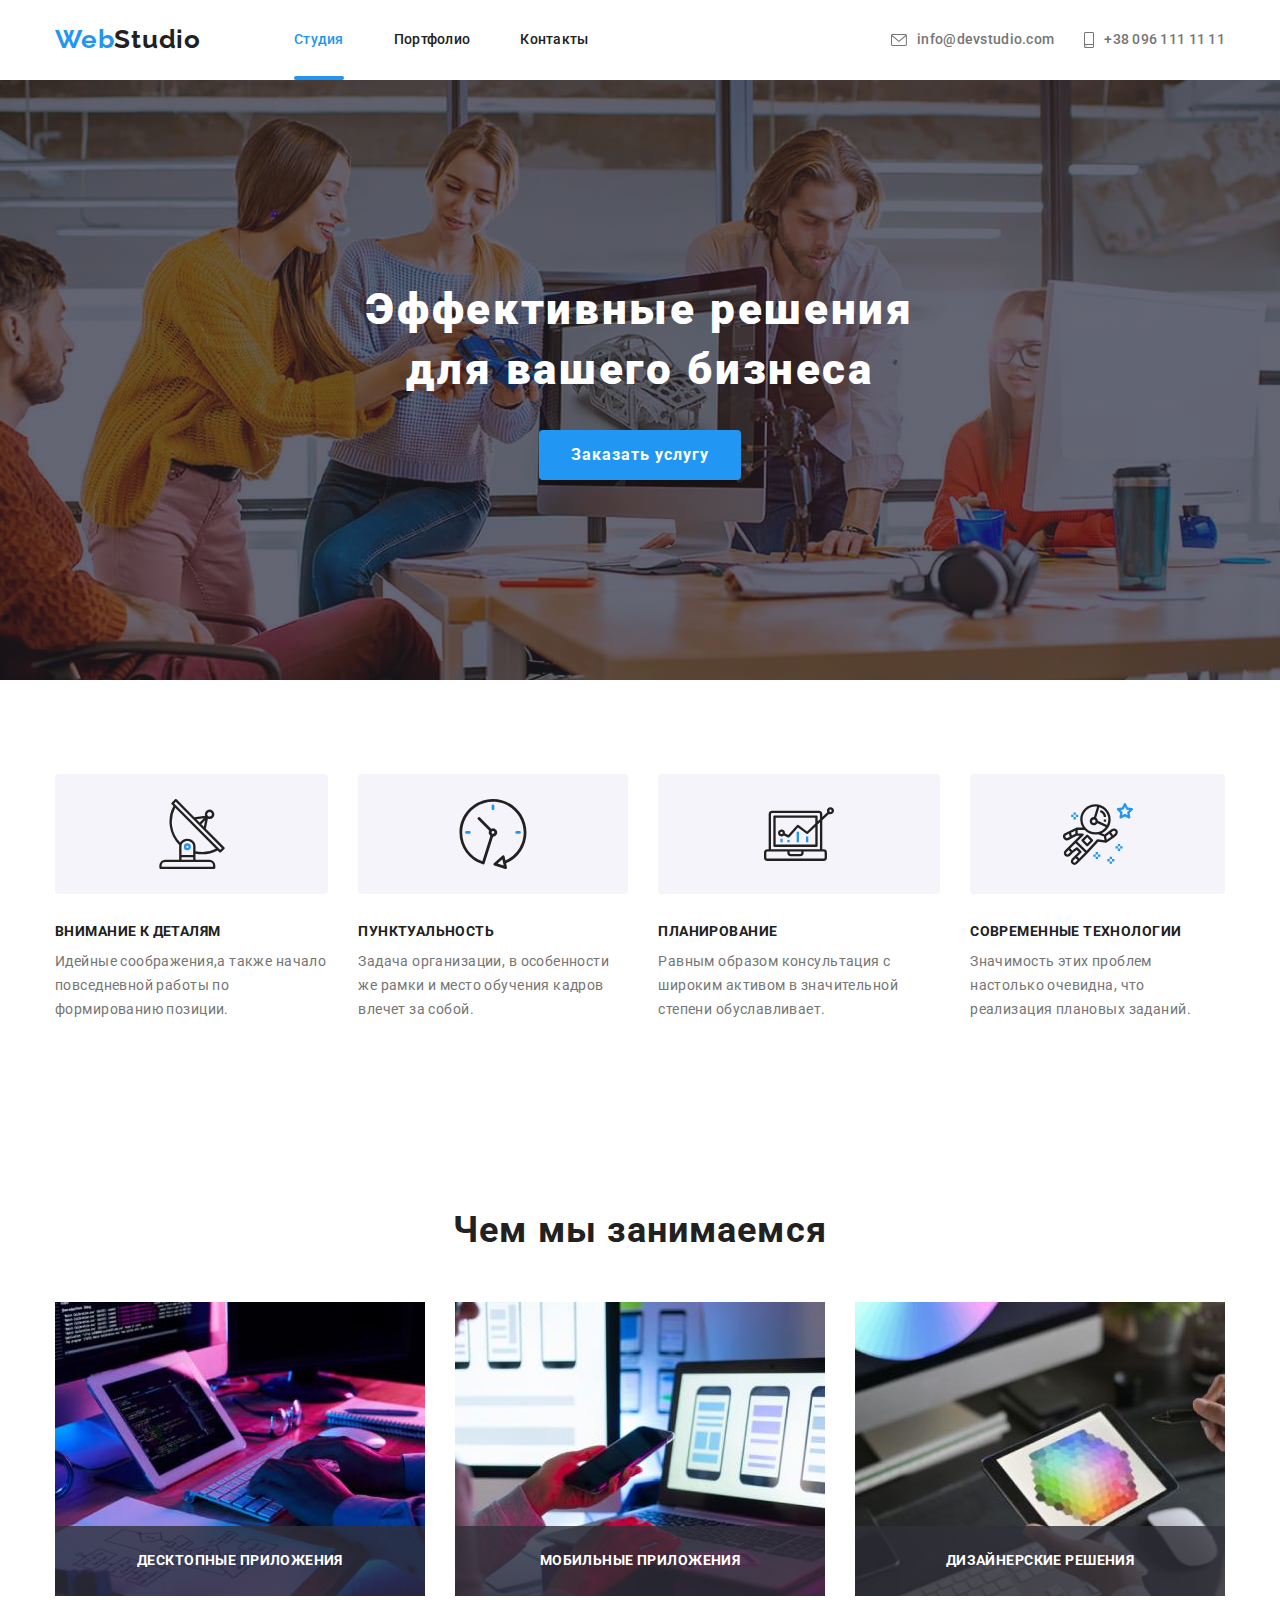
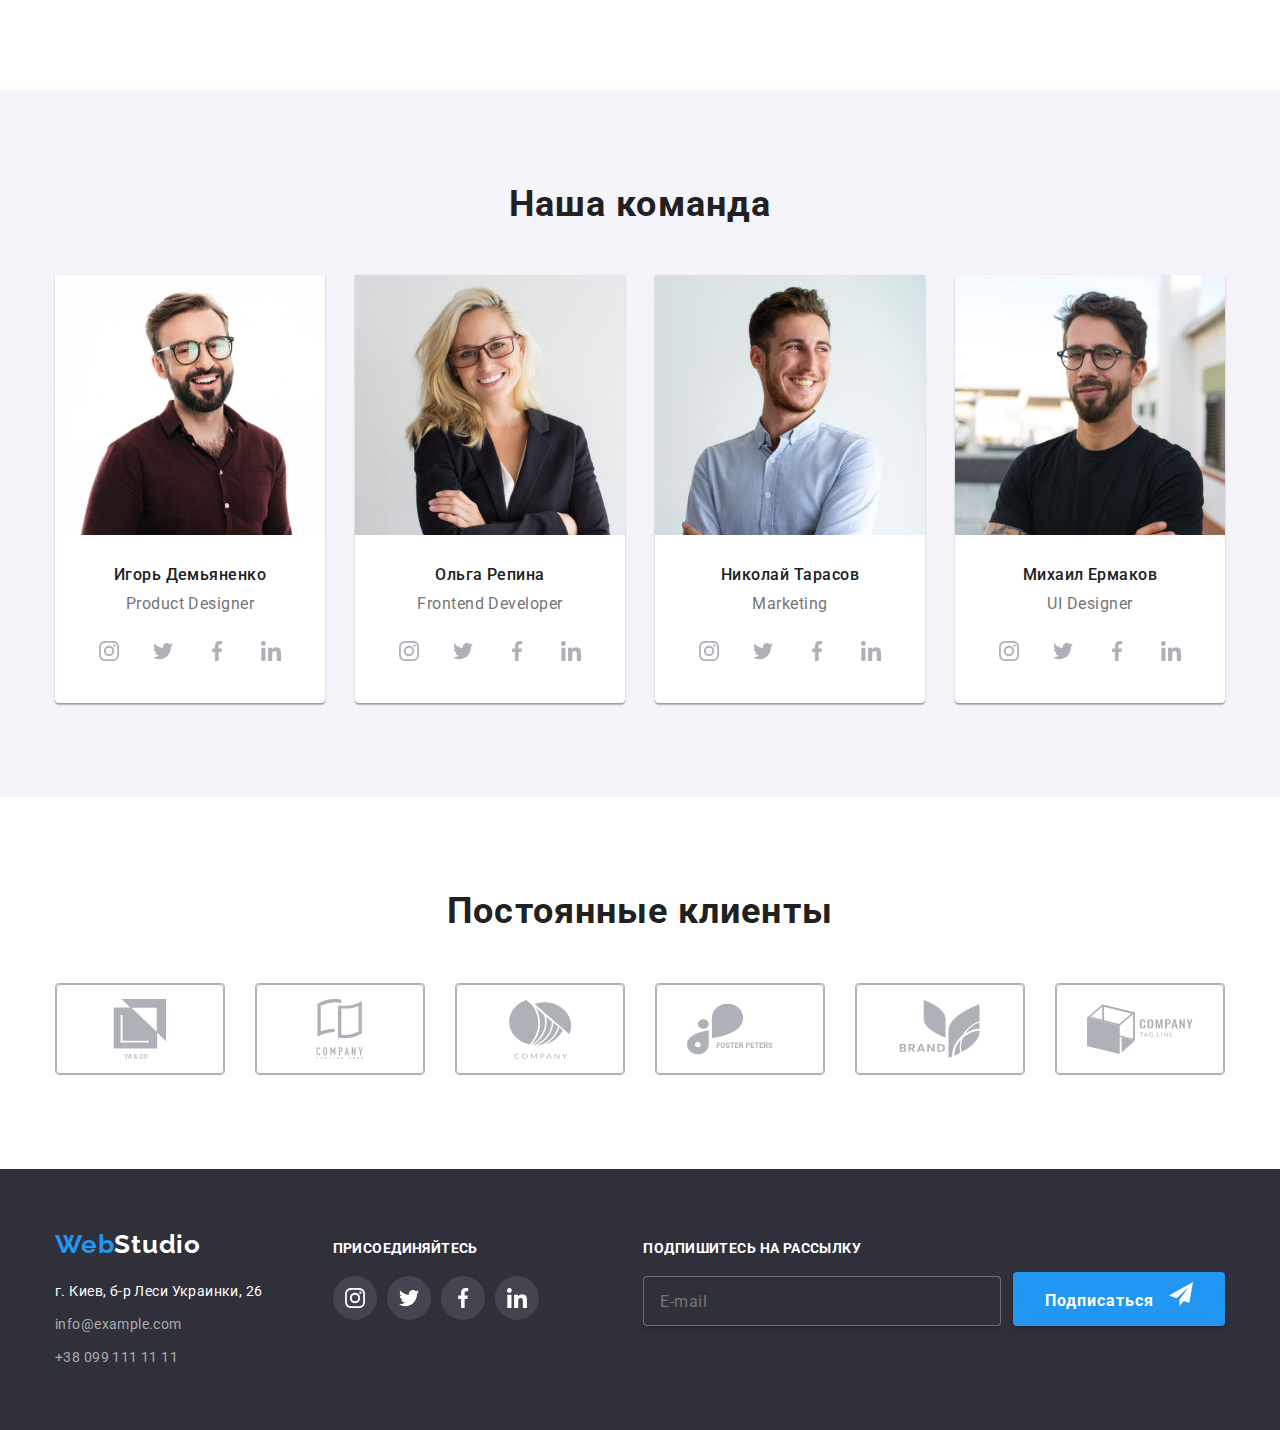
==== index.html @ e604a973 "8-1" ====
<!DOCTYPE html>
<html lang="en">

	<head>
		<meta charset="UTF-8" />
		<meta http-equiv="X-UA-Compatible" content="IE=edge" />
		<meta name="viewport" content="width=device-width, initial-scale=1.0" />
		<title>Webstudio</title>
		 <link rel="preconnect" href="https://fonts.googleapis.com" />
		<link rel="preconnect" href="https://fonts.gstatic.com" crossorigin />
		<link
			href="https://fonts.googleapis.com/css2?family=Raleway:wght@700&family=Roboto:wght@400;500;700;900&display=swap"
			rel="stylesheet"
		/>
		<link
			rel="stylesheet"
			href="https://cdnjs.cloudflare.com/ajax/libs/modern-normalize/1.1.0/modern-normalize.min.css"
		/>
		<link rel="stylesheet" href="./css/main.min.css" />
		
		<link
		rel="stylesheet"
		href="https://cdnjs.cloudflare.com/ajax/libs/animate.css/4.1.1/animate.min.css"
	  /> 
	</head>

	<body>
		<!-- Хэдер -->
		<header>
			<div class="container main-nav">
				<nav class="menu-nav">
					<a class="logo animate__animated animate__flip " href="">Web<span class="logo-first">Studio</span> </a>
					<ul class="menu">
						<li class="menu-item">
							<a class="menu-link current" href="">Студия</a>
						</li>
						<li class="menu-item">
							<a class="menu-link" href="./portfolio.html">Портфолио</a>
						</li>
						<li class="menu-item"><a class="menu-link" href="">Контакты</a></li>
					</ul>
				</nav>
				<div class="header-contacts">
					<ul class="contacts">
						<li class="contacts-item">
							<a class="contacts-link" href="mailto:info@devstudio.com">
								<svg class="contacts-link-icon" width="16" height="12">
									<use href="./images/icon.svg#icon-envelope"></use>
								</svg>
								info@devstudio.com
							</a>
						</li>
						<li class="contacts-item icon-smartphone">
							<a class="contacts-link" href="tel:+380961111111">
								<svg class="contacts-link-icon" width="10" height="16">
									<use href="./images/icon.svg#icon-smartphone"></use>
								</svg>
								+38 096 111 11 11
							</a>
						</li>
					</ul>
				</div>
			</div>
		</header>

		<main>
			<!-- Герой -->
			<section class="hero">
				<div class="container">
					<h1 class="hero-title" lang="ru">
						Эффективные решения <br />
						для вашего бизнеса
					</h1>
					<button data-modal-open class="hero__button" type="button">
						Заказать услугу
					</button>
				</div>
			</section>
			<!-- Секция выгода -->
			<section class="section">
				<div class="container">
					<h2 class="visually__hidden">Преимущества компании</h2>
					<ul class="benefits">
						<li class="benefits-item">
							<div class="benefits-image">
								<svg class="" width="70" height="70">
									<use href="./images/icon.svg#icon-antenna"></use>
								</svg>
							</div>
							<h3 class="benefits-title" lang="ru">Внимание к деталям</h3>
							<p class="benefits-text" lang="ru">
								Идейные соображения,а также начало повседневной работы по
								формированию позиции.
							</p>
						</li>
						<li class="benefits-item">
							<div class="benefits-image">
								<svg class="" width="70" height="70">
									<use href="./images/icon.svg#icon-clock"></use>
								</svg>
							</div>
							<h3 class="benefits-title" lang="ru">Пунктуальность</h3>
							<p class="benefits-text" lang="ru">
								Задача организации, в особенности же рамки и место обучения
								кадров влечет за собой.
							</p>
						</li>
						<li class="benefits-item">
							<div class="benefits-image">
								<svg class="" width="70" height="70">
									<use href="./images/icon.svg#icon-diagram"></use>
								</svg>
							</div>
							<h3 class="benefits-title" lang="ru">Планирование</h3>
							<p class="benefits-text" lang="ru">
								Равным образом консультация с широким активом в значительной
								степени обуславливает.
							</p>
						</li>
						<li class="benefits-item">
							<div class="benefits-image">
								<svg class="" width="70" height="70">
									<use href="./images/icon.svg#icon-astronaut"></use>
								</svg>
							</div>
							<h3 class="benefits-title" lang="ru">Современные технологии</h3>
							<p class="benefits-text" lang="ru">
								Значимость этих проблем настолько очевидна, что реализация
								плановых заданий.
							</p>
						</li>
					</ul>
				</div>
			</section>
			<!-- Вид деятельности -->
			<section class="section">
				<div class="container">
					<h2 class="classes">Чем мы занимаемся</h2>
					<ul class="classes-item">
						<li class="classes-img">
							<div class="classes-tumb">
								<img
									src="./images/img1.jpg"
									alt="Working with loops"
									width="370"
									height="294"
								/>
								<p class="classes-label">Десктопные приложения</p>
							</div>
						</li>
						<li class="classes-img">
							<div class="classes-tumb">
								<img
									src="./images/img2.jpg"
									alt="Working on mobile applications"
									width="370"
									height="294"
								/>
								<p class="classes-label">Мобильные приложения</p>
							</div>
						</li>
						<li class="classes-img">
							<div class="classes-tumb">
								<img
									src="./images/img3.jpg"
									alt="Working with color picking"
									width="370"
									height="294"
								/>
								<p class="classes-label">Дизайнерские решения</p>
							</div>
						</li>
					</ul>
				</div>
			</section>
			<!-- Команда -->
			<section class="section commands">
				<div class="container">
					<h2 class="command">Наша команда</h2>
					<ul class="command-name">
						<li class="command-img">
							<img
								src="./images/Igor.jpg"
								alt="Igor"
								width="270"
								height="260"
							/>
							<div class="command-selector">
								<h3 class="command-name-title" lang="ru">Игорь Демьяненко</h3>
								<p class="command-name-text">Product Designer</p>
								<ul class="social">
									<li class="social-item">
										<a class="social-link social-inversed" href="#instagram">
											<svg class="social-icon" width="20" height="20">
												<use href="./images/icon.svg#icon-instagram"></use>
											</svg>
										</a>
									</li>
									<li class="social-item">
										<a class="social-link social-inversed" href="#twitter">
											<svg class="social-icon" width="20" height="20">
												<use href="./images/icon.svg#icon-twitter"></use>
											</svg>
										</a>
									</li>
									<li class="social-item">
										<a class="social-link social-inversed" href="#facebook">
											<svg class="social-icon" width="20" height="20">
												<use href="./images/icon.svg#icon-facebook"></use>
											</svg>
										</a>
									</li>
									<li class="social-item">
										<a class="social-link social-inversed" href="#in">
											<svg class="social-icon" width="20" height="20">
												<use href="./images/icon.svg#icon-in"></use>
											</svg>
										</a>
									</li>
								</ul>
							</div>
						</li>

						<li class="command-img">
							<img
								src="./images/Olga.jpg"
								alt="Olga"
								width="270"
								height="260"
							/>
							<div class="command-selector">
								<h3 class="command-name-title" lang="ru">Ольга Репина</h3>
								<p class="command-name-text">Frontend Developer</p>
								<ul class="social">
									<li class="social-item">
										<a class="social-link social-inversed" href="#instagram">
											<svg class="social-icon" width="20" height="20">
												<use href="./images/icon.svg#icon-instagram"></use>
											</svg>
										</a>
									</li>
									<li class="social-item">
										<a class="social-link social-inversed" href="#twitter">
											<svg class="social-icon" width="20" height="20">
												<use href="./images/icon.svg#icon-twitter"></use>
											</svg>
										</a>
									</li>
									<li class="social-item">
										<a class="social-link social-inversed" href="#facebook">
											<svg class="social-icon" width="20" height="20">
												<use href="./images/icon.svg#icon-facebook"></use>
											</svg>
										</a>
									</li>
									<li class="social-item">
										<a class="social-link social-inversed" href="#in">
											<svg class="social-icon" width="20" height="20">
												<use href="./images/icon.svg#icon-in"></use>
											</svg>
										</a>
									</li>
								</ul>
							</div>
						</li>

						<li class="command-img">
							<img
								src="./images/Nikolay.jpg"
								alt="Nikolay"
								width="270"
								height="260"
							/>
							<div class="command-selector">
								<h3 class="command-name-title" lang="ru">Николай Тарасов</h3>
								<p class="command-name-text">Marketing</p>
								<p></p>
								<ul class="social">
									<li class="social-item">
										<a class="social-link social-inversed" href="#instagram">
											<svg class="social-icon" width="20" height="20">
												<use href="./images/icon.svg#icon-instagram"></use>
											</svg>
										</a>
									</li>
									<li class="social-item">
										<a class="social-link social-inversed" href="#twitter">
											<svg class="social-icon" width="20" height="20">
												<use href="./images/icon.svg#icon-twitter"></use>
											</svg>
										</a>
									</li>
									<li class="social-item">
										<a class="social-link social-inversed" href="#facebook">
											<svg class="social-icon" width="20" height="20">
												<use href="./images/icon.svg#icon-facebook"></use>
											</svg>
										</a>
									</li>
									<li class="social-item">
										<a class="social-link social-inversed" href="#in">
											<svg class="social-icon" width="20" height="20">
												<use href="./images/icon.svg#icon-in"></use>
											</svg>
										</a>
									</li>
								</ul>
							</div>
						</li>

						<li class="command-img">
							<img
								src="./images/Michail.jpg"
								alt="Michail"
								width="270"
								height="260"
							/>
							<div class="command-selector">
								<h3 class="command-name-title" lang="ru">Михаил Ермаков</h3>
								<p class="command-name-text">UI Designer</p>
								<ul class="social">
									<li class="social-item">
										<a class="social-link social-inversed" href="#instagram">
											<svg class="social-icon" width="20" height="20">
												<use href="./images/icon.svg#icon-instagram"></use>
											</svg>
										</a>
									</li>
									<li class="social-item">
										<a class="social-link social-inversed" href="#twitter">
											<svg class="social-icon" width="20" height="20">
												<use href="./images/icon.svg#icon-twitter"></use>
											</svg>
										</a>
									</li>
									<li class="social-item">
										<a class="social-link social-inversed" href="#facebook">
											<svg class="social-icon" width="20" height="20">
												<use href="./images/icon.svg#icon-facebook"></use>
											</svg>
										</a>
									</li>
									<li class="social-item">
										<a class="social-link social-inversed" href="#in">
											<svg class="social-icon" width="20" height="20">
												<use href="./images/icon.svg#icon-in"></use>
											</svg>
										</a>
									</li>
								</ul>
							</div>
						</li>
					</ul>
				</div>
			</section>
			<!-- Клиенты -->
			<section class="section">
				<div class="container">
					<h2 class="clients">Постоянные клиенты</h2>
					<ul class="clients-permanent">
						<li class="clients-item">
							<a class="clients-link" href="">
								<svg class="clients-link-icon">
									<use href="./images/icon.svg#icon-yaco"></use>
								</svg>
							</a>
						</li>

						<li class="clients-item">
							<a class="clients-link" href="">
								<svg class="clients-link-icon">
									<use href="./images/icon.svg#icon-companyone"></use>
								</svg>
							</a>
						</li>

						<li class="clients-item">
							<a class="clients-link" href="">
								<svg class="clients-link-icon">
									<use href="./images/icon.svg#icon-companytwo"></use>
								</svg>
							</a>
						</li>

						<li class="clients-item">
							<a class="clients-link" href="">
								<svg class="clients-link-icon">
									<use href="./images/icon.svg#icon-fosters"></use>
								</svg>
							</a>
						</li>

						<li class="clients-item">
							<a class="clients-link" href="">
								<svg class="clients-link-icon">
									<use href="./images/icon.svg#icon-brand"></use>
								</svg>
							</a>
						</li>

						<li class="clients-item">
							<a class="clients-link" href="">
								<svg class="clients-link-icon">
									<use href="./images/icon.svg#icon-companythree"></use>
								</svg>
							</a>
						</li>
					</ul>
				</div>
			</section>
		</main>
		<!-- Футер -->
		<footer class="footer">
			<div class="container footer-main">
				
					<div class="footer-address">
						<a class="logo" href=""
							>Web<span class="logo-second">Studio</span></a
						>
						<address class="address">
						<ul class="footer-nav">
							<li class="footer-nav-item">
								<a
									class="footer-nav-link"
									href="https://goo.gl/maps/Tve16uMiMmE9oABs9"
									target="_blank"
									rel="noopener noreferrer"
									lang="ru"
								>
									г. Киев, б-р Леси Украинки, 26
								</a>
							</li>
							<li class="footer-nav-item">
								<a class="footer-nav-links" href="mailto:info@example.com"
									>info@example.com</a
								>
							</li>
							<li class="footer-nav-item">
								<a class="footer-nav-links" href="tel:+380991111111"
									>+38 099 111 11 11</a
								>
							</li>
						</ul>

					</address>
					</div>
					<div>
						<p class="join-title">присоединяйтесь</p>
						<ul class="join">
							<li class="social-item">
								<a class="social-link social-link-inversed" href="#instagram">
									<svg class="social-icon" width="20" height="20">
										<use href="./images/icon.svg#icon-instagram"></use>
									</svg>
								</a>
							</li>
							<li class="social-item">
								<a class="social-link social-link-inversed" href="#twitter">
									<svg class="social-icon" width="20" height="20">
										<use href="./images/icon.svg#icon-twitter"></use>
									</svg>
								</a>
							</li>
							<li class="social-item">
								<a class="social-link social-link-inversed" href="#facebook">
									<svg class="social-icon" width="20" height="20">
										<use href="./images/icon.svg#icon-facebook"></use>
									</svg>
								</a>
							</li>
							<li class="social-item">
								<a class="social-link social-link-inversed" href="#in">
									<svg class="social-icon" width="20" height="20">
										<use href="./images/icon.svg#icon-in"></use>
									</svg>
								</a>
							</li>
						</ul>
					</div>
				
				<form class="subscribe">
					<label class="subscribe-email">
						<span class="subscribe-title">Подпишитесь на рассылку</span>
						<input class="subscribe-input" type="email" name="subscribe-email" placeholder="E-mail">
					</label>
					<button class="subscribe__button subscribe__btn" type="submit">
						Подписаться
						<svg class="subscribe-icon" width="24" height="24">
							<use href="./images/icon.svg#icon-subscribe"></use>
						</svg>
					</button>
				</form>
			</div>
		</footer>
		<!-- Модальное окно -->
		<div class="backdrop is-hidden" data-modal>
			<div class="modal">
				<p class="modal-text">Оставьте свои данные, мы вам перезвоним</p>
				<form class="form">
					
						<div class="form-field">
							<label for="name" class="form-label">Имя</label>
							<input class="form-input" type="text" name="name" id="name" required />
							<svg class="form-icon" width="18" height="18">
								<use href="./images/icon.svg#icon-person"></use>
							</svg>
						</div>

						<div class="form-field">
							<label for="tel" class="form-label">Телефон</label>
							<input class="form-input" type="tel" name="tel" id="tel" required/>
							<svg class="form-icon" width="18" height="18">
								<use href="./images/icon.svg#icon-phone-number"></use>
							</svg>
						</div>

						<div class="form-field">
							<label for="mail" class="form-label">Почта</label>
							<input class="form-input" type="email" name="mail" id="mail" />
							<svg class="form-icon" width="18" height="18">
								<use href="./images/icon.svg#icon-email-black"></use>
							</svg>
						</div>

						<div class="form-field">
							<label class="form-label" for="comment">Комментарий</label>
							<textarea
								class="textarea"
								name="comment"
								id="comment"
						
								rows="7"
								placeholder="Введите текст"
							></textarea>
						</div>
					

					<label class="checkbox-label">
						<input type="checkbox" name="checkbox" class="checkbox-label-input visually__hidden">
						<span class="checkbox-label-icon"></span>
						<span class="checkbox-label-text">
						  Соглашаюсь с рассылкой и принимаю
						  <a href="#" class="checkbox-label-link">
							Условия договора
						  </a>
						</span>
					  </label>
					
					<button class="submit__button" type="submit">Отправить</button>

					<button class="backdrop__btnclose" data-modal-close>
						<svg class="" width="11" height="11">
							<use href="./images/icon.svg#icon-close"></use>
						</svg>
					</button>
				</form>
			</div>
		</div>
		<!-- Скрипт модального окна -->
		<script src="./js/modal.js"></script>
	</body>
</html>
---- css/main.min.css ----
:root{--primary-text-color: #212121;--back-ground-color: #2196f3;--secondary-text-color: #ffffff;--hero-color: #2f303a;--light-text-color: #757575;--border-line-color: #ececec;--footer-background-color: rgba(255, 255, 255, 0.6);--command-fon: #f5f4fa;--button-submit-color: #188ce8;--works-bg-color: #eeeeee;--icon-border-color: #afb1b8;--classes-background: rgba(47, 48, 58, 0.8);--works-bgc: rgba(33, 150, 243, 0.9);--transition-time: 1000ms;--transition-function: cubic-bezier(0.4, 0, 0.2, 1)}h1,h2,h3,h4,h5,h6,p{margin:0}ul{margin:0;padding:0;list-style:none}img{display:block;height:auto;max-width:100%}.container{margin:0 auto;width:1200px;padding-left:15px;padding-right:15px}body{font-family:"Roboto", sans-serif;color:var(--primary-text-color);background-color:var(--secondary-text-color)}a{text-decoration:none}.visually__hidden{margin-top:0;position:absolute;clip:rect(1px, 1px, 1px, 1px);padding:0;border:0;height:1px;width:1px;overflow:hidden}.section{padding-top:94px;padding-bottom:94px}.hero__button,.filter__button,.backdrop__btnclose,.submit__button,.subscribe__button{margin:0 auto;text-align:center;border-radius:4px;border:0;background-color:var(--back-ground-color);color:var(--secondary-text-color);cursor:pointer}.main-nav,.menu-nav,.menu,.contacts,.benefits,.classes-item,.command-name,.filter,.clients-permanent,.social,.join{display:flex;align-items:center}.logo{font-family:Raleway;font-weight:700;font-size:26px;line-height:1.2;letter-spacing:0.03em;color:var(--back-ground-color);font-style:normal}.logo-first{color:var(--primary-text-color)}.logo-second{color:var(--secondary-text-color)}.address{display:flex;align-items:baseline}.subscribe-title,.join-title{font-weight:700;font-size:14px;line-height:16px;letter-spacing:0.03em;text-transform:uppercase;color:var(--secondary-text-color);font-style:normal;margin-bottom:20px}.filter{justify-content:center;margin-bottom:50px}.filter__item:not(:last-child){margin-right:8px;background-color:var(--command-fon)}.filter__button{text-align:center;min-width:73px;background-color:var(--command-fon);padding:6px 22px;font-weight:500;font-size:16px;line-height:1.63;letter-spacing:0.03em;color:var(--primary-text-color);text-transform:none;cursor:pointer;border:none;transition:box-shadow var(--transition-time) var(--transition-function),color var(--transition-time) var(--transition-function),background-color var(--transition-time) var(--transition-function)}.filter__button:hover,.filter__button:focus{background-color:var(--back-ground-color);color:var(--secondary-text-color);box-shadow:0px 3px 1px rgba(0,0,0,0.1),0px 1px 2px rgba(0,0,0,0.08),0px 2px 2px rgba(0,0,0,0.12)}.filter__button--current{border-radius:4px;background-color:var(--back-ground-color);color:var(--secondary-text-color);box-shadow:0px 3px 1px rgba(0,0,0,0.1),0px 1px 2px rgba(0,0,0,0.08),0px 2px 2px rgba(0,0,0,0.12)}.header{background-color:var(--secondary-text-color);border-bottom:2px solid var(--border-line-color)}.header-contacts{margin-left:auto}.menu{margin-left:93px}.contacts-item .contacts-link-icon{margin-right:10px;fill:currentColor}.contacts-link{display:flex;align-items:center;padding:32px 0px;transition:color var(--transition-time) var(--transition-function)}.menu-link{display:block;padding-top:32px;padding-bottom:32px;font-weight:500;font-size:14px;line-height:1.14;letter-spacing:0.02em;color:var(--primary-text-color);transition:color var(--transition-time) var(--transition-function)}.menu-item:not(:last-child){margin-right:50px}.contacts-item:not(:last-child){margin-right:30px}.contacts-link{font-weight:500;font-size:14px;line-height:1.14;letter-spacing:0.02em;color:var(--light-text-color);transition:color var(--transition-time) var(--transition-function)}.contacts-link:hover,.contacts-link:focus{color:var(--back-ground-color)}.menu-link{position:relative}.menu-link.current{color:var(--back-ground-color)}.menu-link.current::after{content:"";display:block;width:100%;height:4px;position:absolute;left:0;bottom:0;background-color:var(--back-ground-color)}.menu-link::after{display:block;border-radius:2px}.menu-link:hover,.menu-link:focus{color:var(--back-ground-color)}.hero{max-width:1600px;height:600px;padding-top:200px;padding-bottom:200px;text-align:center;background-position:center;margin-right:auto;background-size:cover;background-repeat:no-repeat;background-color:var(--hero-color);background-image:linear-gradient(to right, rgba(47,48,58,0.4), rgba(47,48,58,0.4)),url(../images/hero.jpg)}.hero-title{font-weight:900;font-size:44px;margin-left:auto;margin-right:auto;line-height:1.36;letter-spacing:0.06em;color:var(--secondary-text-color);margin-bottom:30px}.hero__button{display:inline-block;padding:10px 32px;min-width:200px;border-radius:4px;text-align:center;font-weight:700;font-size:16px;line-height:1.87;letter-spacing:0.06em;background-color:var(--back-ground-color);color:var(--secondary-text-color);box-shadow:0px 4px 4px rgba(0,0,0,0.15);transition:background-color var(--transition-time) var(--transition-function)}.hero__button:hover,.hero__button:focus{background-color:var(--button-submit-color)}.benefits-title{font-weight:700;font-size:14px;line-height:1.14;letter-spacing:0.03em;color:var(--primary-text-color);text-transform:uppercase}.benefits-text{margin-top:10px;margin-bottom:0;font-size:14px;line-height:1.71;letter-spacing:0.03em;color:var(--light-text-color)}.benefits-image{display:flex;justify-content:center;align-items:center;margin-bottom:30px;height:120px;background-color:var(--command-fon);border-radius:4px}.benefits-item:not(:last-child){margin-right:30px}.classes{margin-bottom:50px;margin-top:0;font-weight:700;font-size:36px;line-height:1.16;letter-spacing:0.03em;text-align:center}.classes-tumb{position:relative;display:flex}.classes-tumb::before{content:"";display:block;position:absolute;left:0;bottom:0;width:100%;height:70px;background:var(--classes-background)}.classes-label{position:absolute;left:50%;bottom:27px;width:100%;font-weight:700;font-size:14px;line-height:1.14;text-align:center;letter-spacing:0.03em;color:var(--secondary-text-color);transform:translate(-50%, 0);text-transform:uppercase}.classes-img:not(:last-child){margin-right:30px}.commands{background-color:var(--command-fon)}.command-img{box-shadow:0px 1px 3px rgba(0,0,0,0.12),0px 1px 1px rgba(0,0,0,0.14),0px 2px 1px rgba(0,0,0,0.2);border-radius:0px 0px 4px 4px;background-color:var(--secondary-text-color)}.command{margin-bottom:50px;margin-top:0;font-weight:700;font-size:36px;line-height:1.16;letter-spacing:0.03em;text-align:center}.command-name-title{margin-top:0;text-align:center;margin-bottom:10px;font-weight:500;font-size:16px;line-height:1.19;letter-spacing:0.03em}.command-name-text{margin-top:0;margin-bottom:16px;text-align:center;font-size:16px;line-height:1.19;letter-spacing:0.03em;color:var(--light-text-color)}.command-selector{padding-bottom:30px;padding-top:30px}.command-img:not(:last-child){margin-right:30px}.works{display:flex;flex-wrap:wrap}.works-title{margin-top:0;margin-bottom:4px;font-weight:700;font-size:18px;line-height:2;letter-spacing:0.06em;color:var(--primary-text-color)}.works-text{margin-top:0;margin-bottom:0;font-size:16px;line-height:1.87;letter-spacing:0.03em;color:var(--light-text-color)}.works-label{font-size:18px;line-height:1.55;letter-spacing:0.03em;color:var(--secondary-text-color)}.works-overlay{position:absolute;top:0;left:0;width:100%;height:100%;transform:translateY(100%);visibility:hidden;padding:63px 24px;background-color:var(--works-bgc);transition:transform var(--transition-time) var(--transition-function),visibility var(--transition-time) var(--transition-function)}.works-link:hover .works-overlay,.works-link:focus .works-overlay{transform:translateY(0);visibility:visible}.works-selector{padding:20px 24px;border-left:1px solid var(--works-bg-color);border-right:1px solid var(--works-bg-color);border-bottom:1px solid var(--works-bg-color)}.works-item{display:flex;width:370px;margin-right:30px;margin-bottom:30px}.works-img{position:relative;overflow:hidden}.works-link{width:100%;height:100%;border-radius:0px 0px 4px 4px;transition:box-shadow var(--transition-time) var(--transition-function)}.works-link:hover,.works-link:focus{box-shadow:0px 1px 1px rgba(0,0,0,0.12),0px 4px 4px rgba(0,0,0,0.06),1px 4px 6px rgba(0,0,0,0.16)}.works-item:nth-child(3n){margin-right:0}.works-item:nth-last-child(-n+3){margin-bottom:0}.social{justify-content:center}.social-link{display:flex;justify-content:center;align-items:center;fill:var(--secondary-text-color);background-color:rgba(255,255,255,0.1);width:44px;height:44px;border-radius:50%;transition:background-color var(--transition-time) var(--transition-function)}.social-link:hover,.social-link:focus{background-color:var(--back-ground-color);fill:var(--secondary-text-color)}.social-link-inversed{background-color:rgba(255,255,255,0.1);fill:var(--secondary-text-color);transition:background-color var(--transition-time) var(--transition-function)}.social-link-inversed:hover,.social-link-inversed:focus{background-color:var(--back-ground-color)}.social-inversed{background-color:transparent;fill:var(--icon-border-color)}.social-item:not(:last-child){margin-right:10px}.clients-item:not(:last-child){margin-right:30px}.clients{margin-bottom:50px;margin-top:0;font-weight:700;font-size:36px;line-height:1.16;letter-spacing:0.03em;text-align:center}.clients-item{border:1px solid var(--icon-border-color);border-radius:4px;width:170px;height:92px;cursor:pointer}.clients-link{display:flex;align-items:center;justify-content:center;width:100%;height:100%;box-sizing:border-box;cursor:pointer;border:1px solid var(--icon-border-color);border-radius:4px;fill:var(--icon-border-color);transition:border var(--transition-time) var(--transition-function)}.clients-link:hover,.clients-link:focus{border-color:var(--back-ground-color);fill:var(--back-ground-color)}.clients-link-icon{width:106px;height:60px;transition:fill var(--transition-time) var(--transition-function)}.clients-link-icon:hover,.clients-link-icon:focus{border-color:var(--back-ground-color);fill:var(--back-ground-color)}.footer{background-color:var(--hero-color);padding-bottom:60px;padding-top:60px}.footer-nav-item:not(:last-child){margin-bottom:9px}.footer-nav-link{font-size:14px;line-height:1.7;letter-spacing:0.03em;color:var(--secondary-text-color)}.footer-nav{font-style:normal;margin-top:20px}.footer-address:not(:last-child){margin-right:70px}.footer-nav-links{font-size:14px;line-height:1.7;letter-spacing:0.03em;color:var(--footer-background-color)}.footer-main{display:flex;align-items:baseline}.subscribe{display:flex;align-items:flex-end;margin-left:auto}.subscribe-email{display:flex;flex-direction:column;margin-right:12px}.subscribe-input{min-width:358px;height:50px;padding-left:16px;font-size:16px;line-height:1.25;letter-spacing:0.03em;color:rgba(255,255,255,0.6);background-color:var(--hero-color);border:1px solid rgba(255,255,255,0.3);box-shadow:0px 4px 4px rgba(0,0,0,0.15);border-radius:4px;transition:border-color var(--transition-time) var(--transition-function)}.subscribe-input:hover,.subscribe-input:focus{border-color:var(--back-ground-color);outline:0}.subscribe-btn{display:flex;justify-content:center;align-items:center}.subscribe-icon{margin-left:10px}.subscribe__button{display:block;margin-left:auto;margin-right:auto;padding:10px 32px;border-radius:4px;text-align:center;font-weight:700;font-size:16px;line-height:1.87;letter-spacing:0.06em;background-color:var(--back-ground-color);color:var(--secondary-text-color);box-shadow:0px 4px 4px rgba(0,0,0,0.15);transition:background-color var(--transition-time) var(--transition-function)}.subscribe__button:hover,.subscribe__button:focus{background-color:var(--button-submit-color)}.submit__button{display:block;margin-left:auto;margin-right:auto;padding:10px 32px;border-radius:4px;text-align:center;font-weight:700;font-size:16px;line-height:1.87;letter-spacing:0.06em;background-color:var(--back-ground-color);color:var(--secondary-text-color);box-shadow:0px 4px 4px rgba(0,0,0,0.15);transition:background-color var(--transition-time) var(--transition-function)}.submit__button:hover,.submit__button:focus{background-color:var(--button-submit-color)}.backdrop{opacity:1;position:fixed;width:100%;height:100%;top:0;left:0;background:rgba(0,0,0,0.2);transition:opacity var(--transition-time) var(--transition-function)}.backdrop.is-hidden{opacity:0;pointer-events:none}.backdrop__btnclose{display:flex;justify-content:center;align-items:center;position:absolute;top:8px;right:8px;width:30px;height:30px;border-radius:50%;box-sizing:border-box;border:1px solid rgba(0,0,0,0.1);background-color:var(--secondary-text-color);transition:fill var(--transition-time) var(--transition-function)}.backdrop__btnclose:hover,.backdrop__btnclose:focus{fill:var(--back-ground-color)}.modal{position:absolute;transition:transform;top:50%;left:50%;padding:40px;transform:translate(-50%, -50%) scale(1);min-width:528px;min-height:581px;box-shadow:0px 1px 3px rgba(0,0,0,0.12),0px 1px 1px rgba(0,0,0,0.14),0px 2px 1px rgba(0,0,0,0.2);border-radius:4px;background-color:var(--secondary-text-color)}.modal-text{text-align:center;font-weight:700;font-size:20px;line-height:1.15;text-align:center;letter-spacing:0.03em;margin-bottom:12px}.form-field{display:flex;flex-direction:column;position:relative;margin-bottom:10px}.form-label{font-size:12px;line-height:1.16;letter-spacing:0.01em;color:var(--light-text-color)}.form-input{margin:0;padding:12px 42px;height:40px;border:1px solid rgba(33,33,33,0.2);box-sizing:border-box;border-radius:4px;position:relative;cursor:pointer;outline:none;transition:border-color var(--transition-time) var(--transition-function);transition:border-color var(--transition-time) var(--transition-function)}.form-input:focus+.form-icon{fill:var(--back-ground-color)}.form-input:focus{border-color:var(--back-ground-color)}.form-field label{margin-bottom:4px}.form-icon{position:absolute;top:30px;left:15px;transition:fill var(--transition-time) var(--transition-function)}.textarea{border:1px solid rgba(33,33,33,0.2);box-sizing:border-box;border-radius:4px;padding:12px 16px;resize:none;cursor:pointer;outline:none;transition:border-color var(--transition-time) var(--transition-function)}.textarea::placeholder{font-weight:400;font-size:12px;line-height:1.16;letter-spacing:0.01em;color:rgba(117,117,117,0.5)}.textarea:hover,.textarea:focus{border-color:var(--back-ground-color)}.checkbox{display:flex;align-items:center;justify-content:center;position:absolute}.checkbox-label-text{margin:0;font-size:14px;line-height:1.71;letter-spacing:0.03em;color:var(--light-text-color)}.checkbox-label-link{color:var(--back-ground-color);cursor:pointer;margin:0;text-decoration:underline}.checkbox-label-icon{content:'';display:inline-block;width:16px;height:15px;background-color:var(--secondary-text-color);border-radius:2px;border:2px solid var(--primary-text-color)}.checkbox-label{display:flex;justify-content:center;align-items:center;cursor:pointer;margin-bottom:30px}.checkbox-label-icon{display:inline-block;width:16px;height:15px;margin-right:7px;transition:background-color var(--transition-time) var(--transition-function)}.checkbox-label-input:checked+.checkbox-label-icon{border-radius:2px;background-image:url(../images/icon-check.svg);background-size:contain;background-color:var(--back-ground-color);fill:var(--back-ground-color);display:flex;align-items:center;justify-content:center;border-color:var(--back-ground-color)}.checkbox-label-link{color:var(--back-ground-color);text-decoration:underline}
/*# sourceMappingURL=main.min.css.map */
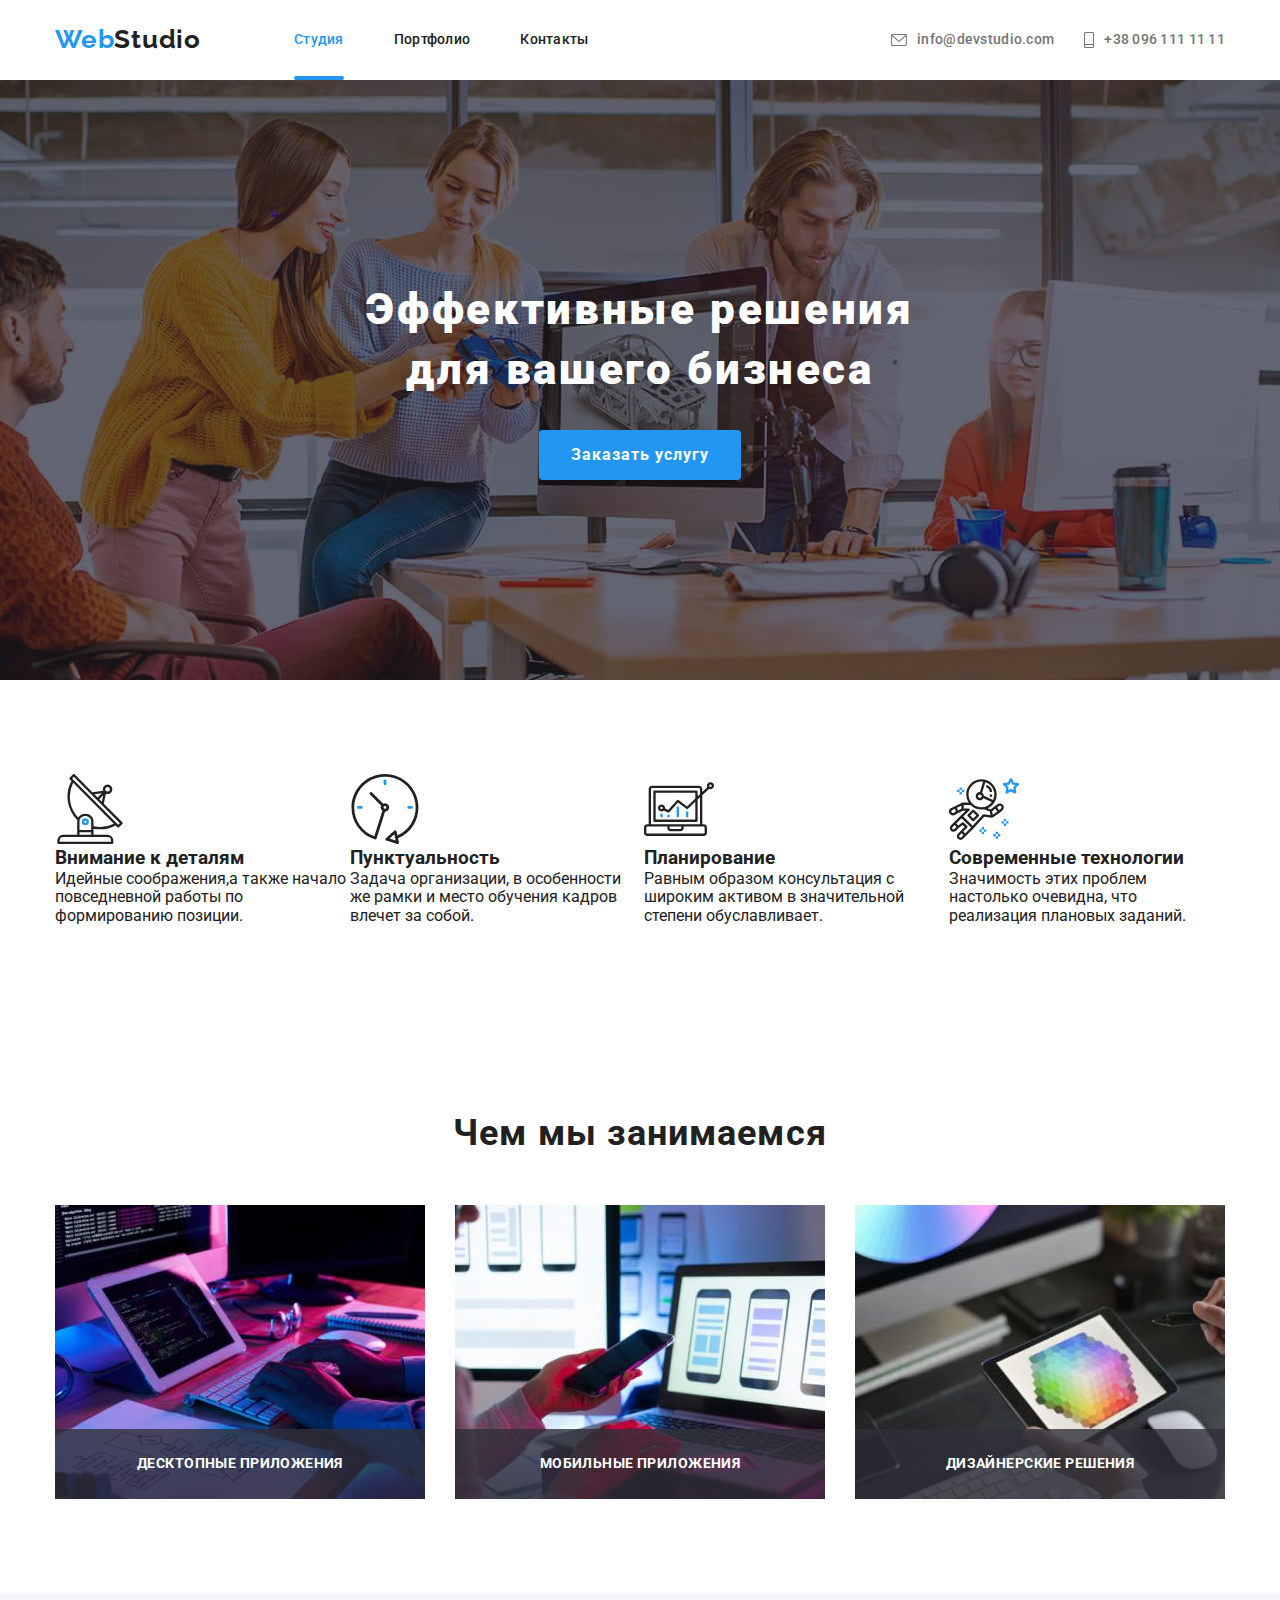
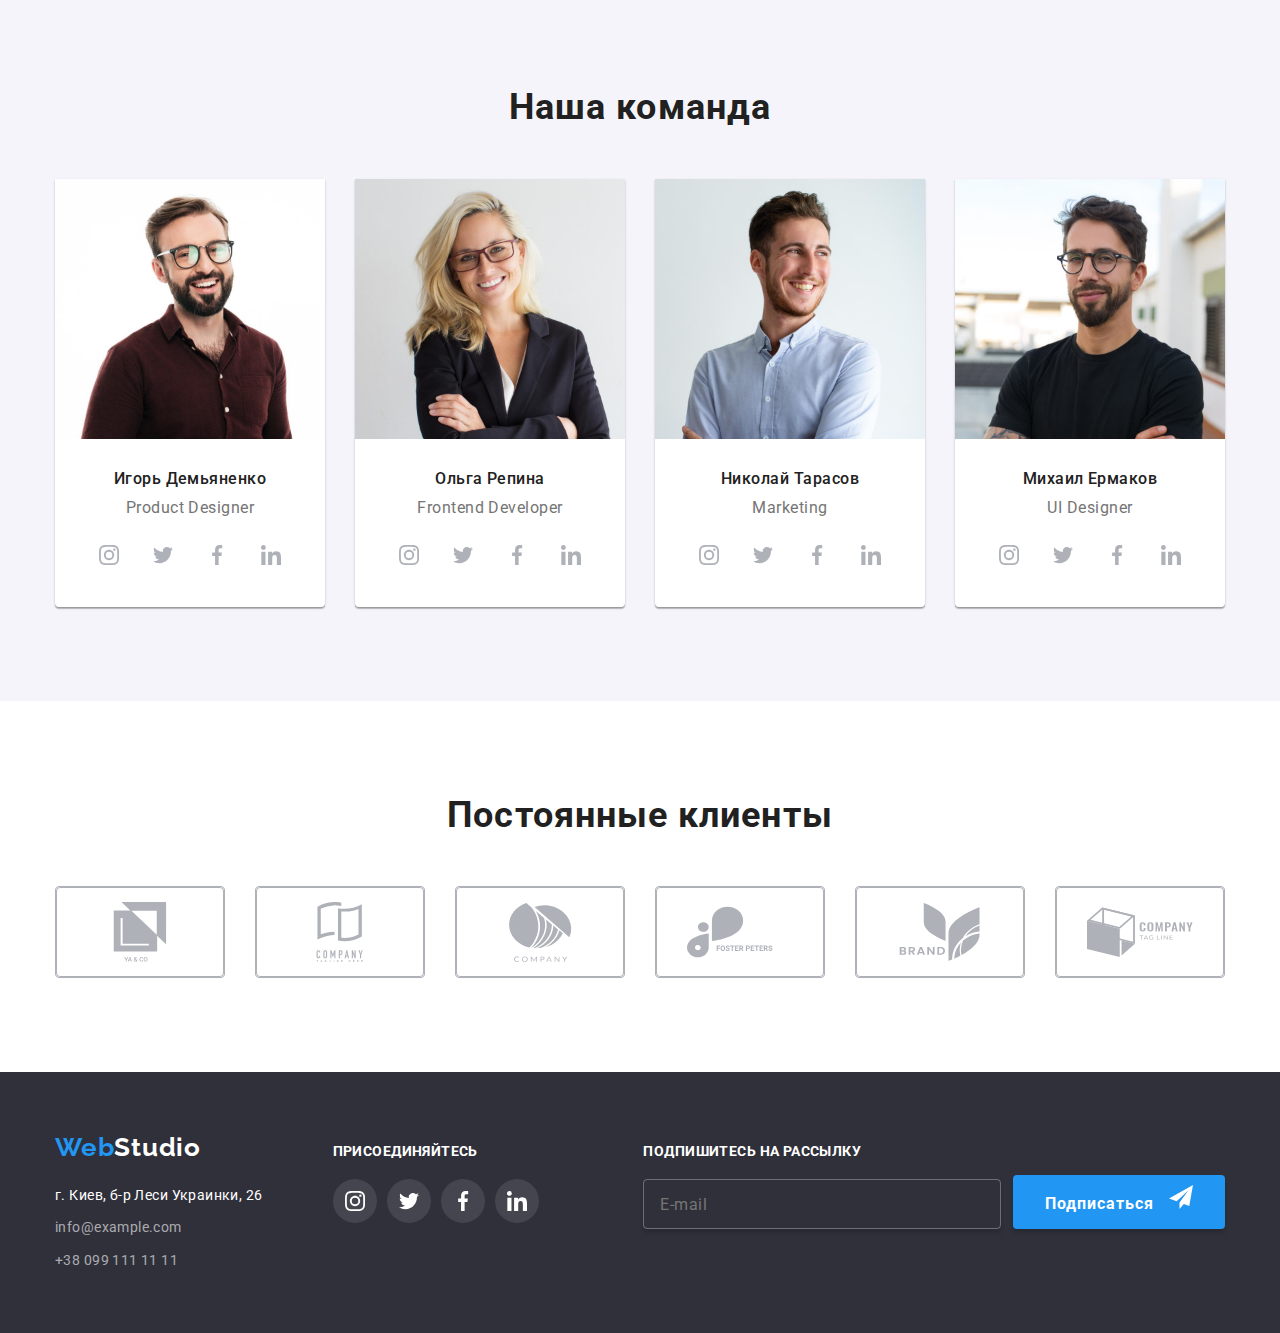
==== commit 2b9b6b75: "8-2" ====
--- a/index.html
+++ b/index.html
@@ -29,7 +29,7 @@
 		<header>
 			<div class="container main-nav">
 				<nav class="menu-nav">
-					<a class="logo animate__animated animate__flip " href="">Web<span class="logo-first">Studio</span> </a>
+					<a class="logo animate__animated animate__flip " href="">Web<span class="logo__header">Studio</span> </a>
 					<ul class="menu">
 						<li class="menu-item">
 							<a class="menu-link current" href="">Студия</a>
@@ -81,50 +81,50 @@
 				<div class="container">
 					<h2 class="visually__hidden">Преимущества компании</h2>
 					<ul class="benefits">
-						<li class="benefits-item">
-							<div class="benefits-image">
+						<li class="benefits__item">
+							<div class="benefits__image">
 								<svg class="" width="70" height="70">
 									<use href="./images/icon.svg#icon-antenna"></use>
 								</svg>
 							</div>
-							<h3 class="benefits-title" lang="ru">Внимание к деталям</h3>
-							<p class="benefits-text" lang="ru">
+							<h3 class="benefits__title" lang="ru">Внимание к деталям</h3>
+							<p class="benefits__text" lang="ru">
 								Идейные соображения,а также начало повседневной работы по
 								формированию позиции.
 							</p>
 						</li>
-						<li class="benefits-item">
-							<div class="benefits-image">
+						<li class="benefits__item">
+							<div class="benefits__image">
 								<svg class="" width="70" height="70">
 									<use href="./images/icon.svg#icon-clock"></use>
 								</svg>
 							</div>
-							<h3 class="benefits-title" lang="ru">Пунктуальность</h3>
-							<p class="benefits-text" lang="ru">
+							<h3 class="benefits__title" lang="ru">Пунктуальность</h3>
+							<p class="benefits__text" lang="ru">
 								Задача организации, в особенности же рамки и место обучения
 								кадров влечет за собой.
 							</p>
 						</li>
-						<li class="benefits-item">
-							<div class="benefits-image">
+						<li class="benefits__item">
+							<div class="benefits__image">
 								<svg class="" width="70" height="70">
 									<use href="./images/icon.svg#icon-diagram"></use>
 								</svg>
 							</div>
-							<h3 class="benefits-title" lang="ru">Планирование</h3>
-							<p class="benefits-text" lang="ru">
+							<h3 class="benefits__title" lang="ru">Планирование</h3>
+							<p class="benefits__text" lang="ru">
 								Равным образом консультация с широким активом в значительной
 								степени обуславливает.
 							</p>
 						</li>
-						<li class="benefits-item">
-							<div class="benefits-image">
+						<li class="benefits__item">
+							<div class="benefits__image">
 								<svg class="" width="70" height="70">
 									<use href="./images/icon.svg#icon-astronaut"></use>
 								</svg>
 							</div>
-							<h3 class="benefits-title" lang="ru">Современные технологии</h3>
-							<p class="benefits-text" lang="ru">
+							<h3 class="benefits__title" lang="ru">Современные технологии</h3>
+							<p class="benefits__text" lang="ru">
 								Значимость этих проблем настолько очевидна, что реализация
 								плановых заданий.
 							</p>
@@ -415,7 +415,7 @@
 				
 					<div class="footer-address">
 						<a class="logo" href=""
-							>Web<span class="logo-second">Studio</span></a
+							>Web<span class="logo__footer">Studio</span></a
 						>
 						<address class="address">
 						<ul class="footer-nav">
--- a/css/main.min.css
+++ b/css/main.min.css
@@ -1,2 +1,2 @@
-:root{--primary-text-color: #212121;--back-ground-color: #2196f3;--secondary-text-color: #ffffff;--hero-color: #2f303a;--light-text-color: #757575;--border-line-color: #ececec;--footer-background-color: rgba(255, 255, 255, 0.6);--command-fon: #f5f4fa;--button-submit-color: #188ce8;--works-bg-color: #eeeeee;--icon-border-color: #afb1b8;--classes-background: rgba(47, 48, 58, 0.8);--works-bgc: rgba(33, 150, 243, 0.9);--transition-time: 1000ms;--transition-function: cubic-bezier(0.4, 0, 0.2, 1)}h1,h2,h3,h4,h5,h6,p{margin:0}ul{margin:0;padding:0;list-style:none}img{display:block;height:auto;max-width:100%}.container{margin:0 auto;width:1200px;padding-left:15px;padding-right:15px}body{font-family:"Roboto", sans-serif;color:var(--primary-text-color);background-color:var(--secondary-text-color)}a{text-decoration:none}.visually__hidden{margin-top:0;position:absolute;clip:rect(1px, 1px, 1px, 1px);padding:0;border:0;height:1px;width:1px;overflow:hidden}.section{padding-top:94px;padding-bottom:94px}.hero__button,.filter__button,.backdrop__btnclose,.submit__button,.subscribe__button{margin:0 auto;text-align:center;border-radius:4px;border:0;background-color:var(--back-ground-color);color:var(--secondary-text-color);cursor:pointer}.main-nav,.menu-nav,.menu,.contacts,.benefits,.classes-item,.command-name,.filter,.clients-permanent,.social,.join{display:flex;align-items:center}.logo{font-family:Raleway;font-weight:700;font-size:26px;line-height:1.2;letter-spacing:0.03em;color:var(--back-ground-color);font-style:normal}.logo-first{color:var(--primary-text-color)}.logo-second{color:var(--secondary-text-color)}.address{display:flex;align-items:baseline}.subscribe-title,.join-title{font-weight:700;font-size:14px;line-height:16px;letter-spacing:0.03em;text-transform:uppercase;color:var(--secondary-text-color);font-style:normal;margin-bottom:20px}.filter{justify-content:center;margin-bottom:50px}.filter__item:not(:last-child){margin-right:8px;background-color:var(--command-fon)}.filter__button{text-align:center;min-width:73px;background-color:var(--command-fon);padding:6px 22px;font-weight:500;font-size:16px;line-height:1.63;letter-spacing:0.03em;color:var(--primary-text-color);text-transform:none;cursor:pointer;border:none;transition:box-shadow var(--transition-time) var(--transition-function),color var(--transition-time) var(--transition-function),background-color var(--transition-time) var(--transition-function)}.filter__button:hover,.filter__button:focus{background-color:var(--back-ground-color);color:var(--secondary-text-color);box-shadow:0px 3px 1px rgba(0,0,0,0.1),0px 1px 2px rgba(0,0,0,0.08),0px 2px 2px rgba(0,0,0,0.12)}.filter__button--current{border-radius:4px;background-color:var(--back-ground-color);color:var(--secondary-text-color);box-shadow:0px 3px 1px rgba(0,0,0,0.1),0px 1px 2px rgba(0,0,0,0.08),0px 2px 2px rgba(0,0,0,0.12)}.header{background-color:var(--secondary-text-color);border-bottom:2px solid var(--border-line-color)}.header-contacts{margin-left:auto}.menu{margin-left:93px}.contacts-item .contacts-link-icon{margin-right:10px;fill:currentColor}.contacts-link{display:flex;align-items:center;padding:32px 0px;transition:color var(--transition-time) var(--transition-function)}.menu-link{display:block;padding-top:32px;padding-bottom:32px;font-weight:500;font-size:14px;line-height:1.14;letter-spacing:0.02em;color:var(--primary-text-color);transition:color var(--transition-time) var(--transition-function)}.menu-item:not(:last-child){margin-right:50px}.contacts-item:not(:last-child){margin-right:30px}.contacts-link{font-weight:500;font-size:14px;line-height:1.14;letter-spacing:0.02em;color:var(--light-text-color);transition:color var(--transition-time) var(--transition-function)}.contacts-link:hover,.contacts-link:focus{color:var(--back-ground-color)}.menu-link{position:relative}.menu-link.current{color:var(--back-ground-color)}.menu-link.current::after{content:"";display:block;width:100%;height:4px;position:absolute;left:0;bottom:0;background-color:var(--back-ground-color)}.menu-link::after{display:block;border-radius:2px}.menu-link:hover,.menu-link:focus{color:var(--back-ground-color)}.hero{max-width:1600px;height:600px;padding-top:200px;padding-bottom:200px;text-align:center;background-position:center;margin-right:auto;background-size:cover;background-repeat:no-repeat;background-color:var(--hero-color);background-image:linear-gradient(to right, rgba(47,48,58,0.4), rgba(47,48,58,0.4)),url(../images/hero.jpg)}.hero-title{font-weight:900;font-size:44px;margin-left:auto;margin-right:auto;line-height:1.36;letter-spacing:0.06em;color:var(--secondary-text-color);margin-bottom:30px}.hero__button{display:inline-block;padding:10px 32px;min-width:200px;border-radius:4px;text-align:center;font-weight:700;font-size:16px;line-height:1.87;letter-spacing:0.06em;background-color:var(--back-ground-color);color:var(--secondary-text-color);box-shadow:0px 4px 4px rgba(0,0,0,0.15);transition:background-color var(--transition-time) var(--transition-function)}.hero__button:hover,.hero__button:focus{background-color:var(--button-submit-color)}.benefits-title{font-weight:700;font-size:14px;line-height:1.14;letter-spacing:0.03em;color:var(--primary-text-color);text-transform:uppercase}.benefits-text{margin-top:10px;margin-bottom:0;font-size:14px;line-height:1.71;letter-spacing:0.03em;color:var(--light-text-color)}.benefits-image{display:flex;justify-content:center;align-items:center;margin-bottom:30px;height:120px;background-color:var(--command-fon);border-radius:4px}.benefits-item:not(:last-child){margin-right:30px}.classes{margin-bottom:50px;margin-top:0;font-weight:700;font-size:36px;line-height:1.16;letter-spacing:0.03em;text-align:center}.classes-tumb{position:relative;display:flex}.classes-tumb::before{content:"";display:block;position:absolute;left:0;bottom:0;width:100%;height:70px;background:var(--classes-background)}.classes-label{position:absolute;left:50%;bottom:27px;width:100%;font-weight:700;font-size:14px;line-height:1.14;text-align:center;letter-spacing:0.03em;color:var(--secondary-text-color);transform:translate(-50%, 0);text-transform:uppercase}.classes-img:not(:last-child){margin-right:30px}.commands{background-color:var(--command-fon)}.command-img{box-shadow:0px 1px 3px rgba(0,0,0,0.12),0px 1px 1px rgba(0,0,0,0.14),0px 2px 1px rgba(0,0,0,0.2);border-radius:0px 0px 4px 4px;background-color:var(--secondary-text-color)}.command{margin-bottom:50px;margin-top:0;font-weight:700;font-size:36px;line-height:1.16;letter-spacing:0.03em;text-align:center}.command-name-title{margin-top:0;text-align:center;margin-bottom:10px;font-weight:500;font-size:16px;line-height:1.19;letter-spacing:0.03em}.command-name-text{margin-top:0;margin-bottom:16px;text-align:center;font-size:16px;line-height:1.19;letter-spacing:0.03em;color:var(--light-text-color)}.command-selector{padding-bottom:30px;padding-top:30px}.command-img:not(:last-child){margin-right:30px}.works{display:flex;flex-wrap:wrap}.works-title{margin-top:0;margin-bottom:4px;font-weight:700;font-size:18px;line-height:2;letter-spacing:0.06em;color:var(--primary-text-color)}.works-text{margin-top:0;margin-bottom:0;font-size:16px;line-height:1.87;letter-spacing:0.03em;color:var(--light-text-color)}.works-label{font-size:18px;line-height:1.55;letter-spacing:0.03em;color:var(--secondary-text-color)}.works-overlay{position:absolute;top:0;left:0;width:100%;height:100%;transform:translateY(100%);visibility:hidden;padding:63px 24px;background-color:var(--works-bgc);transition:transform var(--transition-time) var(--transition-function),visibility var(--transition-time) var(--transition-function)}.works-link:hover .works-overlay,.works-link:focus .works-overlay{transform:translateY(0);visibility:visible}.works-selector{padding:20px 24px;border-left:1px solid var(--works-bg-color);border-right:1px solid var(--works-bg-color);border-bottom:1px solid var(--works-bg-color)}.works-item{display:flex;width:370px;margin-right:30px;margin-bottom:30px}.works-img{position:relative;overflow:hidden}.works-link{width:100%;height:100%;border-radius:0px 0px 4px 4px;transition:box-shadow var(--transition-time) var(--transition-function)}.works-link:hover,.works-link:focus{box-shadow:0px 1px 1px rgba(0,0,0,0.12),0px 4px 4px rgba(0,0,0,0.06),1px 4px 6px rgba(0,0,0,0.16)}.works-item:nth-child(3n){margin-right:0}.works-item:nth-last-child(-n+3){margin-bottom:0}.social{justify-content:center}.social-link{display:flex;justify-content:center;align-items:center;fill:var(--secondary-text-color);background-color:rgba(255,255,255,0.1);width:44px;height:44px;border-radius:50%;transition:background-color var(--transition-time) var(--transition-function)}.social-link:hover,.social-link:focus{background-color:var(--back-ground-color);fill:var(--secondary-text-color)}.social-link-inversed{background-color:rgba(255,255,255,0.1);fill:var(--secondary-text-color);transition:background-color var(--transition-time) var(--transition-function)}.social-link-inversed:hover,.social-link-inversed:focus{background-color:var(--back-ground-color)}.social-inversed{background-color:transparent;fill:var(--icon-border-color)}.social-item:not(:last-child){margin-right:10px}.clients-item:not(:last-child){margin-right:30px}.clients{margin-bottom:50px;margin-top:0;font-weight:700;font-size:36px;line-height:1.16;letter-spacing:0.03em;text-align:center}.clients-item{border:1px solid var(--icon-border-color);border-radius:4px;width:170px;height:92px;cursor:pointer}.clients-link{display:flex;align-items:center;justify-content:center;width:100%;height:100%;box-sizing:border-box;cursor:pointer;border:1px solid var(--icon-border-color);border-radius:4px;fill:var(--icon-border-color);transition:border var(--transition-time) var(--transition-function)}.clients-link:hover,.clients-link:focus{border-color:var(--back-ground-color);fill:var(--back-ground-color)}.clients-link-icon{width:106px;height:60px;transition:fill var(--transition-time) var(--transition-function)}.clients-link-icon:hover,.clients-link-icon:focus{border-color:var(--back-ground-color);fill:var(--back-ground-color)}.footer{background-color:var(--hero-color);padding-bottom:60px;padding-top:60px}.footer-nav-item:not(:last-child){margin-bottom:9px}.footer-nav-link{font-size:14px;line-height:1.7;letter-spacing:0.03em;color:var(--secondary-text-color)}.footer-nav{font-style:normal;margin-top:20px}.footer-address:not(:last-child){margin-right:70px}.footer-nav-links{font-size:14px;line-height:1.7;letter-spacing:0.03em;color:var(--footer-background-color)}.footer-main{display:flex;align-items:baseline}.subscribe{display:flex;align-items:flex-end;margin-left:auto}.subscribe-email{display:flex;flex-direction:column;margin-right:12px}.subscribe-input{min-width:358px;height:50px;padding-left:16px;font-size:16px;line-height:1.25;letter-spacing:0.03em;color:rgba(255,255,255,0.6);background-color:var(--hero-color);border:1px solid rgba(255,255,255,0.3);box-shadow:0px 4px 4px rgba(0,0,0,0.15);border-radius:4px;transition:border-color var(--transition-time) var(--transition-function)}.subscribe-input:hover,.subscribe-input:focus{border-color:var(--back-ground-color);outline:0}.subscribe-btn{display:flex;justify-content:center;align-items:center}.subscribe-icon{margin-left:10px}.subscribe__button{display:block;margin-left:auto;margin-right:auto;padding:10px 32px;border-radius:4px;text-align:center;font-weight:700;font-size:16px;line-height:1.87;letter-spacing:0.06em;background-color:var(--back-ground-color);color:var(--secondary-text-color);box-shadow:0px 4px 4px rgba(0,0,0,0.15);transition:background-color var(--transition-time) var(--transition-function)}.subscribe__button:hover,.subscribe__button:focus{background-color:var(--button-submit-color)}.submit__button{display:block;margin-left:auto;margin-right:auto;padding:10px 32px;border-radius:4px;text-align:center;font-weight:700;font-size:16px;line-height:1.87;letter-spacing:0.06em;background-color:var(--back-ground-color);color:var(--secondary-text-color);box-shadow:0px 4px 4px rgba(0,0,0,0.15);transition:background-color var(--transition-time) var(--transition-function)}.submit__button:hover,.submit__button:focus{background-color:var(--button-submit-color)}.backdrop{opacity:1;position:fixed;width:100%;height:100%;top:0;left:0;background:rgba(0,0,0,0.2);transition:opacity var(--transition-time) var(--transition-function)}.backdrop.is-hidden{opacity:0;pointer-events:none}.backdrop__btnclose{display:flex;justify-content:center;align-items:center;position:absolute;top:8px;right:8px;width:30px;height:30px;border-radius:50%;box-sizing:border-box;border:1px solid rgba(0,0,0,0.1);background-color:var(--secondary-text-color);transition:fill var(--transition-time) var(--transition-function)}.backdrop__btnclose:hover,.backdrop__btnclose:focus{fill:var(--back-ground-color)}.modal{position:absolute;transition:transform;top:50%;left:50%;padding:40px;transform:translate(-50%, -50%) scale(1);min-width:528px;min-height:581px;box-shadow:0px 1px 3px rgba(0,0,0,0.12),0px 1px 1px rgba(0,0,0,0.14),0px 2px 1px rgba(0,0,0,0.2);border-radius:4px;background-color:var(--secondary-text-color)}.modal-text{text-align:center;font-weight:700;font-size:20px;line-height:1.15;text-align:center;letter-spacing:0.03em;margin-bottom:12px}.form-field{display:flex;flex-direction:column;position:relative;margin-bottom:10px}.form-label{font-size:12px;line-height:1.16;letter-spacing:0.01em;color:var(--light-text-color)}.form-input{margin:0;padding:12px 42px;height:40px;border:1px solid rgba(33,33,33,0.2);box-sizing:border-box;border-radius:4px;position:relative;cursor:pointer;outline:none;transition:border-color var(--transition-time) var(--transition-function);transition:border-color var(--transition-time) var(--transition-function)}.form-input:focus+.form-icon{fill:var(--back-ground-color)}.form-input:focus{border-color:var(--back-ground-color)}.form-field label{margin-bottom:4px}.form-icon{position:absolute;top:30px;left:15px;transition:fill var(--transition-time) var(--transition-function)}.textarea{border:1px solid rgba(33,33,33,0.2);box-sizing:border-box;border-radius:4px;padding:12px 16px;resize:none;cursor:pointer;outline:none;transition:border-color var(--transition-time) var(--transition-function)}.textarea::placeholder{font-weight:400;font-size:12px;line-height:1.16;letter-spacing:0.01em;color:rgba(117,117,117,0.5)}.textarea:hover,.textarea:focus{border-color:var(--back-ground-color)}.checkbox{display:flex;align-items:center;justify-content:center;position:absolute}.checkbox-label-text{margin:0;font-size:14px;line-height:1.71;letter-spacing:0.03em;color:var(--light-text-color)}.checkbox-label-link{color:var(--back-ground-color);cursor:pointer;margin:0;text-decoration:underline}.checkbox-label-icon{content:'';display:inline-block;width:16px;height:15px;background-color:var(--secondary-text-color);border-radius:2px;border:2px solid var(--primary-text-color)}.checkbox-label{display:flex;justify-content:center;align-items:center;cursor:pointer;margin-bottom:30px}.checkbox-label-icon{display:inline-block;width:16px;height:15px;margin-right:7px;transition:background-color var(--transition-time) var(--transition-function)}.checkbox-label-input:checked+.checkbox-label-icon{border-radius:2px;background-image:url(../images/icon-check.svg);background-size:contain;background-color:var(--back-ground-color);fill:var(--back-ground-color);display:flex;align-items:center;justify-content:center;border-color:var(--back-ground-color)}.checkbox-label-link{color:var(--back-ground-color);text-decoration:underline}
+h1,h2,h3,h4,h5,h6,p{margin:0}ul{margin:0;padding:0;list-style:none}img{display:block;height:auto;max-width:100%}.container{margin:0 auto;width:1200px;padding-left:15px;padding-right:15px}body{font-family:"Roboto", sans-serif;color:#212121;background-color:#fff}a{text-decoration:none}.visually__hidden{margin-top:0;position:absolute;clip:rect(1px, 1px, 1px, 1px);padding:0;border:0;height:1px;width:1px;overflow:hidden}.section{padding-top:94px;padding-bottom:94px}.hero__button,.filter__button,.backdrop__btnclose,.submit__button,.subscribe__button{margin:0 auto;text-align:center;border-radius:4px;border:0;background-color:#2196f3;color:#fff;cursor:pointer}.main-nav,.menu-nav,.menu,.contacts,.benefits,.classes-item,.command-name,.filter,.clients-permanent,.social,.join{display:flex;align-items:center}.logo{font-family:Raleway;font-weight:700;font-size:26px;line-height:1.2;letter-spacing:0.03em;color:#2196f3;font-style:normal}.logo__header{color:#212121}.logo__footer{color:#fff}.address{display:flex;align-items:baseline}.subscribe-title,.join-title{font-weight:700;font-size:14px;line-height:16px;letter-spacing:0.03em;text-transform:uppercase;color:#fff;font-style:normal;margin-bottom:20px}.filter{justify-content:center;margin-bottom:50px}.filter__item:not(:last-child){margin-right:8px;background-color:#f5f4fa}.filter__button{text-align:center;min-width:73px;background-color:#f5f4fa;padding:6px 22px;font-weight:500;font-size:16px;line-height:1.63;letter-spacing:0.03em;color:#212121;text-transform:none;cursor:pointer;border:none;transition:box-shadow 1000ms cubic-bezier(0.4, 0, 0.2, 1),color 1000ms cubic-bezier(0.4, 0, 0.2, 1),background-color 1000ms cubic-bezier(0.4, 0, 0.2, 1)}.filter__button:hover,.filter__button:focus{background-color:#2196f3;color:#fff;box-shadow:0px 3px 1px rgba(0,0,0,0.1),0px 1px 2px rgba(0,0,0,0.08),0px 2px 2px rgba(0,0,0,0.12)}.filter__button--current{border-radius:4px;background-color:#2196f3;color:#fff;box-shadow:0px 3px 1px rgba(0,0,0,0.1),0px 1px 2px rgba(0,0,0,0.08),0px 2px 2px rgba(0,0,0,0.12)}.header{background-color:#fff;border-bottom:2px solid #ececec}.header-contacts{margin-left:auto}.menu{margin-left:93px}.contacts-item .contacts-link-icon{margin-right:10px;fill:currentColor}.contacts-link{display:flex;align-items:center;padding:32px 0px;transition:color 1000ms cubic-bezier(0.4, 0, 0.2, 1)}.menu-link{display:block;padding-top:32px;padding-bottom:32px;font-weight:500;font-size:14px;line-height:1.14;letter-spacing:0.02em;color:#212121;transition:color 1000ms cubic-bezier(0.4, 0, 0.2, 1)}.menu-item:not(:last-child){margin-right:50px}.contacts-item:not(:last-child){margin-right:30px}.contacts-link{font-weight:500;font-size:14px;line-height:1.14;letter-spacing:0.02em;color:#757575;transition:color 1000ms cubic-bezier(0.4, 0, 0.2, 1)}.contacts-link:hover,.contacts-link:focus{color:#2196f3}.menu-link{position:relative}.menu-link.current{color:#2196f3}.menu-link.current::after{content:"";display:block;width:100%;height:4px;position:absolute;left:0;bottom:0;background-color:#2196f3}.menu-link::after{display:block;border-radius:2px}.menu-link:hover,.menu-link:focus{color:#2196f3}.hero{max-width:1600px;height:600px;padding-top:200px;padding-bottom:200px;text-align:center;background-position:center;margin-right:auto;background-size:cover;background-repeat:no-repeat;background-color:#2f303a;background-image:linear-gradient(to right, rgba(47,48,58,0.4), rgba(47,48,58,0.4)),url(../images/hero.jpg)}.hero-title{font-weight:900;font-size:44px;margin-left:auto;margin-right:auto;line-height:1.36;letter-spacing:0.06em;color:#fff;margin-bottom:30px}.hero__button{display:inline-block;padding:10px 32px;min-width:200px;border-radius:4px;text-align:center;font-weight:700;font-size:16px;line-height:1.87;letter-spacing:0.06em;background-color:#2196f3;color:#fff;box-shadow:0px 4px 4px rgba(0,0,0,0.15);transition:background-color 1000ms cubic-bezier(0.4, 0, 0.2, 1)}.hero__button:hover,.hero__button:focus{background-color:#188ce8}.benefits-title{font-weight:700;font-size:14px;line-height:1.14;letter-spacing:0.03em;color:#212121;text-transform:uppercase}.benefits-text{margin-top:10px;margin-bottom:0;font-size:14px;line-height:1.71;letter-spacing:0.03em;color:#757575}.benefits-image{display:flex;justify-content:center;align-items:center;margin-bottom:30px;height:120px;background-color:#f5f4fa;border-radius:4px}.benefits-item:not(:last-child){margin-right:30px}.classes{margin-bottom:50px;margin-top:0;font-weight:700;font-size:36px;line-height:1.16;letter-spacing:0.03em;text-align:center}.classes-tumb{position:relative;display:flex}.classes-tumb::before{content:"";display:block;position:absolute;left:0;bottom:0;width:100%;height:70px;background:rgba(47,48,58,0.8)}.classes-label{position:absolute;left:50%;bottom:27px;width:100%;font-weight:700;font-size:14px;line-height:1.14;text-align:center;letter-spacing:0.03em;color:#fff;transform:translate(-50%, 0);text-transform:uppercase}.classes-img:not(:last-child){margin-right:30px}.commands{background-color:#f5f4fa}.command-img{box-shadow:0px 1px 3px rgba(0,0,0,0.12),0px 1px 1px rgba(0,0,0,0.14),0px 2px 1px rgba(0,0,0,0.2);border-radius:0px 0px 4px 4px;background-color:#fff}.command{margin-bottom:50px;margin-top:0;font-weight:700;font-size:36px;line-height:1.16;letter-spacing:0.03em;text-align:center}.command-name-title{margin-top:0;text-align:center;margin-bottom:10px;font-weight:500;font-size:16px;line-height:1.19;letter-spacing:0.03em}.command-name-text{margin-top:0;margin-bottom:16px;text-align:center;font-size:16px;line-height:1.19;letter-spacing:0.03em;color:#757575}.command-selector{padding-bottom:30px;padding-top:30px}.command-img:not(:last-child){margin-right:30px}.works{display:flex;flex-wrap:wrap}.works-title{margin-top:0;margin-bottom:4px;font-weight:700;font-size:18px;line-height:2;letter-spacing:0.06em;color:#212121}.works-text{margin-top:0;margin-bottom:0;font-size:16px;line-height:1.87;letter-spacing:0.03em;color:#757575}.works-label{font-size:18px;line-height:1.55;letter-spacing:0.03em;color:#fff}.works-overlay{position:absolute;top:0;left:0;width:100%;height:100%;transform:translateY(100%);visibility:hidden;padding:63px 24px;background-color:rgba(33,150,243,0.9);transition:transform 1000ms cubic-bezier(0.4, 0, 0.2, 1),visibility 1000ms cubic-bezier(0.4, 0, 0.2, 1)}.works-link:hover .works-overlay,.works-link:focus .works-overlay{transform:translateY(0);visibility:visible}.works-selector{padding:20px 24px;border-left:1px solid var(--works-bg-color);border-right:1px solid var(--works-bg-color);border-bottom:1px solid var(--works-bg-color)}.works-item{display:flex;width:370px;margin-right:30px;margin-bottom:30px}.works-img{position:relative;overflow:hidden}.works-link{width:100%;height:100%;border-radius:0px 0px 4px 4px;transition:box-shadow 1000ms cubic-bezier(0.4, 0, 0.2, 1)}.works-link:hover,.works-link:focus{box-shadow:0px 1px 1px rgba(0,0,0,0.12),0px 4px 4px rgba(0,0,0,0.06),1px 4px 6px rgba(0,0,0,0.16)}.works-item:nth-child(3n){margin-right:0}.works-item:nth-last-child(-n+3){margin-bottom:0}.social{justify-content:center}.social-link{display:flex;justify-content:center;align-items:center;fill:#fff;background-color:rgba(255,255,255,0.1);width:44px;height:44px;border-radius:50%;transition:background-color 1000ms cubic-bezier(0.4, 0, 0.2, 1)}.social-link:hover,.social-link:focus{background-color:#2196f3;fill:#fff}.social-link-inversed{background-color:rgba(255,255,255,0.1);fill:#fff;transition:background-color 1000ms cubic-bezier(0.4, 0, 0.2, 1)}.social-link-inversed:hover,.social-link-inversed:focus{background-color:#2196f3}.social-inversed{background-color:transparent;fill:#afb1b8}.social-item:not(:last-child){margin-right:10px}.clients-item:not(:last-child){margin-right:30px}.clients{margin-bottom:50px;margin-top:0;font-weight:700;font-size:36px;line-height:1.16;letter-spacing:0.03em;text-align:center}.clients-item{border:1px solid #afb1b8;border-radius:4px;width:170px;height:92px;cursor:pointer}.clients-link{display:flex;align-items:center;justify-content:center;width:100%;height:100%;box-sizing:border-box;cursor:pointer;border:1px solid #afb1b8;border-radius:4px;fill:#afb1b8;transition:border 1000ms cubic-bezier(0.4, 0, 0.2, 1)}.clients-link:hover,.clients-link:focus{border-color:#2196f3;fill:#2196f3}.clients-link-icon{width:106px;height:60px;transition:fill 1000ms cubic-bezier(0.4, 0, 0.2, 1)}.clients-link-icon:hover,.clients-link-icon:focus{border-color:#2196f3;fill:#2196f3}.footer{background-color:#2f303a;padding-bottom:60px;padding-top:60px}.footer-nav-item:not(:last-child){margin-bottom:9px}.footer-nav-link{font-size:14px;line-height:1.7;letter-spacing:0.03em;color:#fff}.footer-nav{font-style:normal;margin-top:20px}.footer-address:not(:last-child){margin-right:70px}.footer-nav-links{font-size:14px;line-height:1.7;letter-spacing:0.03em;color:rgba(255,255,255,0.6)}.footer-main{display:flex;align-items:baseline}.subscribe{display:flex;align-items:flex-end;margin-left:auto}.subscribe-email{display:flex;flex-direction:column;margin-right:12px}.subscribe-input{min-width:358px;height:50px;padding-left:16px;font-size:16px;line-height:1.25;letter-spacing:0.03em;color:rgba(255,255,255,0.6);background-color:var(--hero-color);border:1px solid rgba(255,255,255,0.3);box-shadow:0px 4px 4px rgba(0,0,0,0.15);border-radius:4px;transition:border-color 1000ms cubic-bezier(0.4, 0, 0.2, 1)}.subscribe-input:hover,.subscribe-input:focus{border-color:#2196f3;outline:0}.subscribe-btn{display:flex;justify-content:center;align-items:center}.subscribe-icon{margin-left:10px}.subscribe__button{display:block;margin-left:auto;margin-right:auto;padding:10px 32px;border-radius:4px;text-align:center;font-weight:700;font-size:16px;line-height:1.87;letter-spacing:0.06em;background-color:#2196f3;color:#fff;box-shadow:0px 4px 4px rgba(0,0,0,0.15);transition:background-color 1000ms cubic-bezier(0.4, 0, 0.2, 1)}.subscribe__button:hover,.subscribe__button:focus{background-color:#188ce8}.submit__button{display:block;margin-left:auto;margin-right:auto;padding:10px 32px;border-radius:4px;text-align:center;font-weight:700;font-size:16px;line-height:1.87;letter-spacing:0.06em;background-color:#2196f3;color:#fff;box-shadow:0px 4px 4px rgba(0,0,0,0.15);transition:background-color 1000ms cubic-bezier(0.4, 0, 0.2, 1)}.submit__button:hover,.submit__button:focus{background-color:#188ce8}.backdrop{opacity:1;position:fixed;width:100%;height:100%;top:0;left:0;background:rgba(0,0,0,0.2);transition:opacity 1000ms cubic-bezier(0.4, 0, 0.2, 1)}.backdrop.is-hidden{opacity:0;pointer-events:none}.backdrop__btnclose{display:flex;justify-content:center;align-items:center;position:absolute;top:8px;right:8px;width:30px;height:30px;border-radius:50%;box-sizing:border-box;border:1px solid rgba(0,0,0,0.1);background-color:#fff;transition:fill 1000ms cubic-bezier(0.4, 0, 0.2, 1)}.backdrop__btnclose:hover,.backdrop__btnclose:focus{fill:#2196f3}.modal{position:absolute;transition:transform;top:50%;left:50%;padding:40px;transform:translate(-50%, -50%) scale(1);min-width:528px;min-height:581px;box-shadow:0px 1px 3px rgba(0,0,0,0.12),0px 1px 1px rgba(0,0,0,0.14),0px 2px 1px rgba(0,0,0,0.2);border-radius:4px;background-color:#fff}.modal-text{text-align:center;font-weight:700;font-size:20px;line-height:1.15;text-align:center;letter-spacing:0.03em;margin-bottom:12px}.form-field{display:flex;flex-direction:column;position:relative;margin-bottom:10px}.form-label{font-size:12px;line-height:1.16;letter-spacing:0.01em;color:#757575}.form-input{margin:0;padding:12px 42px;height:40px;border:1px solid rgba(33,33,33,0.2);box-sizing:border-box;border-radius:4px;position:relative;cursor:pointer;outline:none;transition:border-color 1000ms cubic-bezier(0.4, 0, 0.2, 1);transition:border-color 1000ms cubic-bezier(0.4, 0, 0.2, 1)}.form-input:focus+.form-icon{fill:#2196f3}.form-input:focus{border-color:#2196f3}.form-field label{margin-bottom:4px}.form-icon{position:absolute;top:30px;left:15px;transition:fill 1000ms cubic-bezier(0.4, 0, 0.2, 1)}.textarea{border:1px solid rgba(33,33,33,0.2);box-sizing:border-box;border-radius:4px;padding:12px 16px;resize:none;cursor:pointer;outline:none;transition:border-color 1000ms cubic-bezier(0.4, 0, 0.2, 1)}.textarea::placeholder{font-weight:400;font-size:12px;line-height:1.16;letter-spacing:0.01em;color:rgba(117,117,117,0.5)}.textarea:hover,.textarea:focus{border-color:#2196f3}.checkbox{display:flex;align-items:center;justify-content:center;position:absolute}.checkbox-label-text{margin:0;font-size:14px;line-height:1.71;letter-spacing:0.03em;color:#757575}.checkbox-label-link{color:#2196f3;cursor:pointer;margin:0;text-decoration:underline}.checkbox-label-icon{content:'';display:inline-block;width:16px;height:15px;background-color:#fff;border-radius:2px;border:2px solid #212121}.checkbox-label{display:flex;justify-content:center;align-items:center;cursor:pointer;margin-bottom:30px}.checkbox-label-icon{display:inline-block;width:16px;height:15px;margin-right:7px;transition:background-color 1000ms cubic-bezier(0.4, 0, 0.2, 1)}.checkbox-label-input:checked+.checkbox-label-icon{border-radius:2px;background-image:url(../images/icon-check.svg);background-size:contain;background-color:#2196f3;fill:#2196f3;display:flex;align-items:center;justify-content:center;border-color:#2196f3}.checkbox-label-link{color:#2196f3;text-decoration:underline}
 /*# sourceMappingURL=main.min.css.map */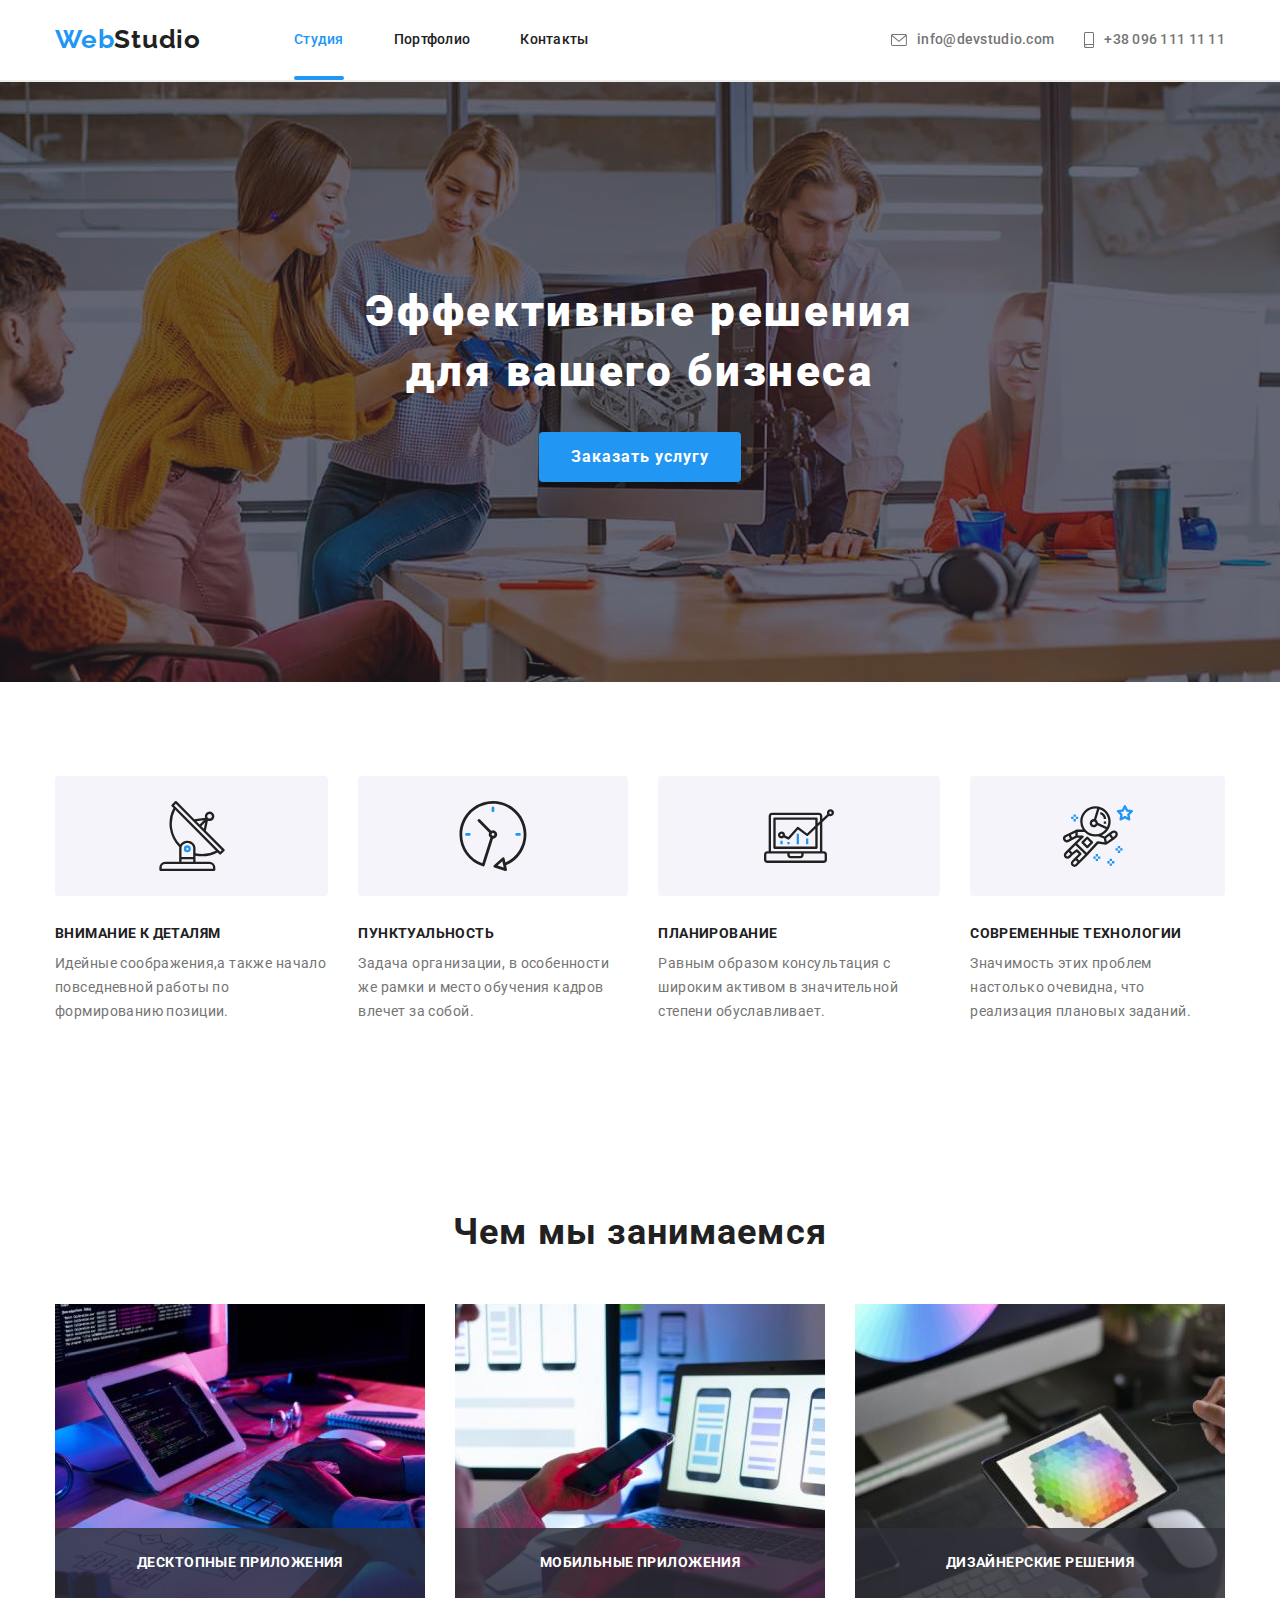
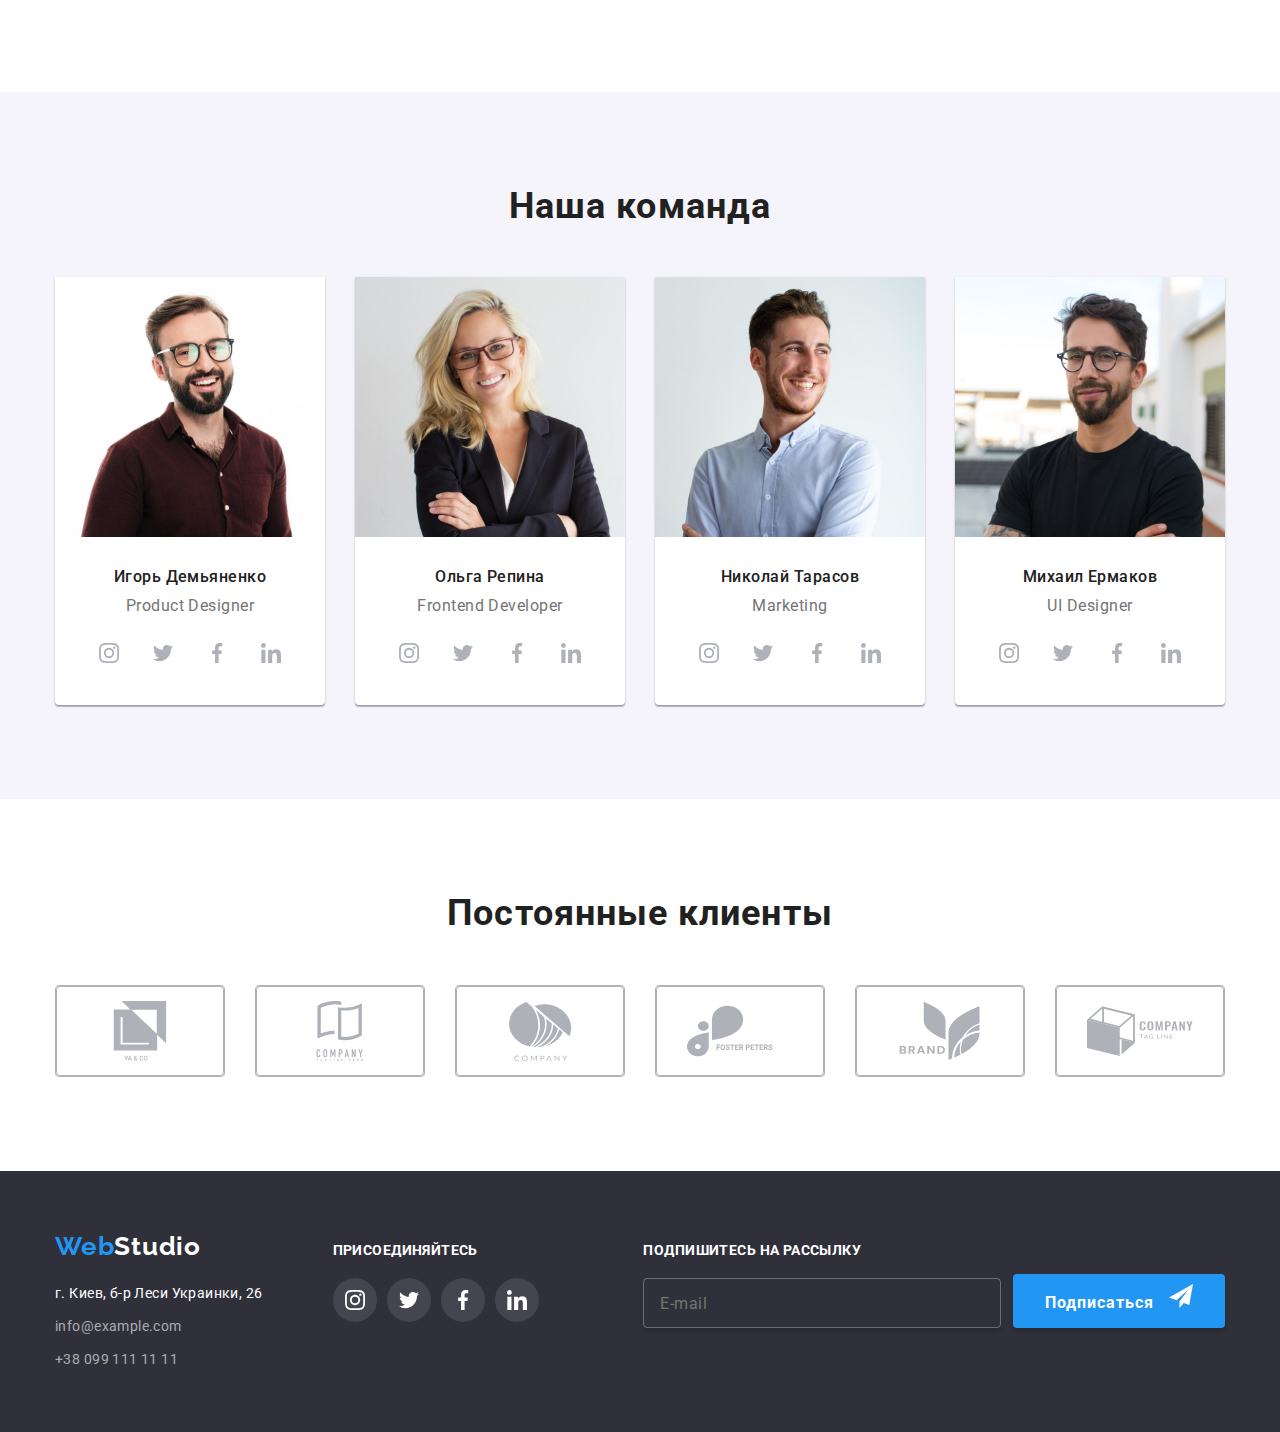
==== commit 47749f0f: "8-3" ====
--- a/index.html
+++ b/index.html
@@ -26,39 +26,41 @@
 
 	<body>
 		<!-- Хэдер -->
-		<header>
-			<div class="container main-nav">
-				<nav class="menu-nav">
-					<a class="logo animate__animated animate__flip " href="">Web<span class="logo__header">Studio</span> </a>
+		<header class="header">
+			<div class="container main__nav">
+				<nav class="menu__nav">
+					<a class="logo animate__animated animate__flip" href="">Web<span class="logo__header">Studio</span> </a>
 					<ul class="menu">
-						<li class="menu-item">
-							<a class="menu-link current" href="">Студия</a>
-						</li>
-						<li class="menu-item">
-							<a class="menu-link" href="./portfolio.html">Портфолио</a>
-						</li>
-						<li class="menu-item"><a class="menu-link" href="">Контакты</a></li>
+						<li class="menu__item">
+							<a class="menu__link current" href="./index.html">Студия</a>
+						</li>
+						<li class="menu__item">
+							<a class="menu__link" href="./portfolio.html">Портфолио</a>
+						</li>
+						<li class="menu__item"><a class="menu__link" href="">Контакты</a></li>
 					</ul>
 				</nav>
-				<div class="header-contacts">
+				<div class="header__contacts">
 					<ul class="contacts">
-						<li class="contacts-item">
-							<a class="contacts-link" href="mailto:info@devstudio.com">
-								<svg class="contacts-link-icon" width="16" height="12">
+						<li class="contacts__item">
+							<a class="contacts__link" href="mailto:info@devstudio.com">
+								<svg class="contacts__link-icon" width="16" height="12">
 									<use href="./images/icon.svg#icon-envelope"></use>
 								</svg>
 								info@devstudio.com
 							</a>
 						</li>
-						<li class="contacts-item icon-smartphone">
-							<a class="contacts-link" href="tel:+380961111111">
-								<svg class="contacts-link-icon" width="10" height="16">
+
+						<li class="contacts__item">
+							<a class="contacts__link" href="tel:+380961111111">
+								<svg class="contacts__link-icon" width="10" height="16">
 									<use href="./images/icon.svg#icon-smartphone"></use>
 								</svg>
-								+38 096 111 11 11
-							</a>
+								+38 096 111 11 11</a
+							>
 						</li>
 					</ul>
+			
 				</div>
 			</div>
 		</header>
@@ -136,38 +138,38 @@
 			<section class="section">
 				<div class="container">
 					<h2 class="classes">Чем мы занимаемся</h2>
-					<ul class="classes-item">
-						<li class="classes-img">
-							<div class="classes-tumb">
+					<ul class="classes__item">
+						<li class="classes__img">
+							<div class="classes__tumb">
 								<img
 									src="./images/img1.jpg"
 									alt="Working with loops"
 									width="370"
 									height="294"
 								/>
-								<p class="classes-label">Десктопные приложения</p>
-							</div>
-						</li>
-						<li class="classes-img">
-							<div class="classes-tumb">
+								<p class="classes__label">Десктопные приложения</p>
+							</div>
+						</li>
+						<li class="classes__img">
+							<div class="classes__tumb">
 								<img
 									src="./images/img2.jpg"
 									alt="Working on mobile applications"
 									width="370"
 									height="294"
 								/>
-								<p class="classes-label">Мобильные приложения</p>
-							</div>
-						</li>
-						<li class="classes-img">
-							<div class="classes-tumb">
+								<p class="classes__label">Мобильные приложения</p>
+							</div>
+						</li>
+						<li class="classes__img">
+							<div class="classes__tumb">
 								<img
 									src="./images/img3.jpg"
 									alt="Working with color picking"
 									width="370"
 									height="294"
 								/>
-								<p class="classes-label">Дизайнерские решения</p>
+								<p class="classes__label">Дизайнерские решения</p>
 							</div>
 						</li>
 					</ul>
@@ -445,7 +447,7 @@
 					</address>
 					</div>
 					<div>
-						<p class="join-title">присоединяйтесь</p>
+						<p class="join__title">присоединяйтесь</p>
 						<ul class="join">
 							<li class="social-item">
 								<a class="social-link social-link-inversed" href="#instagram">
@@ -480,7 +482,7 @@
 				
 				<form class="subscribe">
 					<label class="subscribe-email">
-						<span class="subscribe-title">Подпишитесь на рассылку</span>
+						<span class="subscribe__title">Подпишитесь на рассылку</span>
 						<input class="subscribe-input" type="email" name="subscribe-email" placeholder="E-mail">
 					</label>
 					<button class="subscribe__button subscribe__btn" type="submit">
--- a/css/main.min.css
+++ b/css/main.min.css
@@ -1,2 +1,2 @@
-h1,h2,h3,h4,h5,h6,p{margin:0}ul{margin:0;padding:0;list-style:none}img{display:block;height:auto;max-width:100%}.container{margin:0 auto;width:1200px;padding-left:15px;padding-right:15px}body{font-family:"Roboto", sans-serif;color:#212121;background-color:#fff}a{text-decoration:none}.visually__hidden{margin-top:0;position:absolute;clip:rect(1px, 1px, 1px, 1px);padding:0;border:0;height:1px;width:1px;overflow:hidden}.section{padding-top:94px;padding-bottom:94px}.hero__button,.filter__button,.backdrop__btnclose,.submit__button,.subscribe__button{margin:0 auto;text-align:center;border-radius:4px;border:0;background-color:#2196f3;color:#fff;cursor:pointer}.main-nav,.menu-nav,.menu,.contacts,.benefits,.classes-item,.command-name,.filter,.clients-permanent,.social,.join{display:flex;align-items:center}.logo{font-family:Raleway;font-weight:700;font-size:26px;line-height:1.2;letter-spacing:0.03em;color:#2196f3;font-style:normal}.logo__header{color:#212121}.logo__footer{color:#fff}.address{display:flex;align-items:baseline}.subscribe-title,.join-title{font-weight:700;font-size:14px;line-height:16px;letter-spacing:0.03em;text-transform:uppercase;color:#fff;font-style:normal;margin-bottom:20px}.filter{justify-content:center;margin-bottom:50px}.filter__item:not(:last-child){margin-right:8px;background-color:#f5f4fa}.filter__button{text-align:center;min-width:73px;background-color:#f5f4fa;padding:6px 22px;font-weight:500;font-size:16px;line-height:1.63;letter-spacing:0.03em;color:#212121;text-transform:none;cursor:pointer;border:none;transition:box-shadow 1000ms cubic-bezier(0.4, 0, 0.2, 1),color 1000ms cubic-bezier(0.4, 0, 0.2, 1),background-color 1000ms cubic-bezier(0.4, 0, 0.2, 1)}.filter__button:hover,.filter__button:focus{background-color:#2196f3;color:#fff;box-shadow:0px 3px 1px rgba(0,0,0,0.1),0px 1px 2px rgba(0,0,0,0.08),0px 2px 2px rgba(0,0,0,0.12)}.filter__button--current{border-radius:4px;background-color:#2196f3;color:#fff;box-shadow:0px 3px 1px rgba(0,0,0,0.1),0px 1px 2px rgba(0,0,0,0.08),0px 2px 2px rgba(0,0,0,0.12)}.header{background-color:#fff;border-bottom:2px solid #ececec}.header-contacts{margin-left:auto}.menu{margin-left:93px}.contacts-item .contacts-link-icon{margin-right:10px;fill:currentColor}.contacts-link{display:flex;align-items:center;padding:32px 0px;transition:color 1000ms cubic-bezier(0.4, 0, 0.2, 1)}.menu-link{display:block;padding-top:32px;padding-bottom:32px;font-weight:500;font-size:14px;line-height:1.14;letter-spacing:0.02em;color:#212121;transition:color 1000ms cubic-bezier(0.4, 0, 0.2, 1)}.menu-item:not(:last-child){margin-right:50px}.contacts-item:not(:last-child){margin-right:30px}.contacts-link{font-weight:500;font-size:14px;line-height:1.14;letter-spacing:0.02em;color:#757575;transition:color 1000ms cubic-bezier(0.4, 0, 0.2, 1)}.contacts-link:hover,.contacts-link:focus{color:#2196f3}.menu-link{position:relative}.menu-link.current{color:#2196f3}.menu-link.current::after{content:"";display:block;width:100%;height:4px;position:absolute;left:0;bottom:0;background-color:#2196f3}.menu-link::after{display:block;border-radius:2px}.menu-link:hover,.menu-link:focus{color:#2196f3}.hero{max-width:1600px;height:600px;padding-top:200px;padding-bottom:200px;text-align:center;background-position:center;margin-right:auto;background-size:cover;background-repeat:no-repeat;background-color:#2f303a;background-image:linear-gradient(to right, rgba(47,48,58,0.4), rgba(47,48,58,0.4)),url(../images/hero.jpg)}.hero-title{font-weight:900;font-size:44px;margin-left:auto;margin-right:auto;line-height:1.36;letter-spacing:0.06em;color:#fff;margin-bottom:30px}.hero__button{display:inline-block;padding:10px 32px;min-width:200px;border-radius:4px;text-align:center;font-weight:700;font-size:16px;line-height:1.87;letter-spacing:0.06em;background-color:#2196f3;color:#fff;box-shadow:0px 4px 4px rgba(0,0,0,0.15);transition:background-color 1000ms cubic-bezier(0.4, 0, 0.2, 1)}.hero__button:hover,.hero__button:focus{background-color:#188ce8}.benefits-title{font-weight:700;font-size:14px;line-height:1.14;letter-spacing:0.03em;color:#212121;text-transform:uppercase}.benefits-text{margin-top:10px;margin-bottom:0;font-size:14px;line-height:1.71;letter-spacing:0.03em;color:#757575}.benefits-image{display:flex;justify-content:center;align-items:center;margin-bottom:30px;height:120px;background-color:#f5f4fa;border-radius:4px}.benefits-item:not(:last-child){margin-right:30px}.classes{margin-bottom:50px;margin-top:0;font-weight:700;font-size:36px;line-height:1.16;letter-spacing:0.03em;text-align:center}.classes-tumb{position:relative;display:flex}.classes-tumb::before{content:"";display:block;position:absolute;left:0;bottom:0;width:100%;height:70px;background:rgba(47,48,58,0.8)}.classes-label{position:absolute;left:50%;bottom:27px;width:100%;font-weight:700;font-size:14px;line-height:1.14;text-align:center;letter-spacing:0.03em;color:#fff;transform:translate(-50%, 0);text-transform:uppercase}.classes-img:not(:last-child){margin-right:30px}.commands{background-color:#f5f4fa}.command-img{box-shadow:0px 1px 3px rgba(0,0,0,0.12),0px 1px 1px rgba(0,0,0,0.14),0px 2px 1px rgba(0,0,0,0.2);border-radius:0px 0px 4px 4px;background-color:#fff}.command{margin-bottom:50px;margin-top:0;font-weight:700;font-size:36px;line-height:1.16;letter-spacing:0.03em;text-align:center}.command-name-title{margin-top:0;text-align:center;margin-bottom:10px;font-weight:500;font-size:16px;line-height:1.19;letter-spacing:0.03em}.command-name-text{margin-top:0;margin-bottom:16px;text-align:center;font-size:16px;line-height:1.19;letter-spacing:0.03em;color:#757575}.command-selector{padding-bottom:30px;padding-top:30px}.command-img:not(:last-child){margin-right:30px}.works{display:flex;flex-wrap:wrap}.works-title{margin-top:0;margin-bottom:4px;font-weight:700;font-size:18px;line-height:2;letter-spacing:0.06em;color:#212121}.works-text{margin-top:0;margin-bottom:0;font-size:16px;line-height:1.87;letter-spacing:0.03em;color:#757575}.works-label{font-size:18px;line-height:1.55;letter-spacing:0.03em;color:#fff}.works-overlay{position:absolute;top:0;left:0;width:100%;height:100%;transform:translateY(100%);visibility:hidden;padding:63px 24px;background-color:rgba(33,150,243,0.9);transition:transform 1000ms cubic-bezier(0.4, 0, 0.2, 1),visibility 1000ms cubic-bezier(0.4, 0, 0.2, 1)}.works-link:hover .works-overlay,.works-link:focus .works-overlay{transform:translateY(0);visibility:visible}.works-selector{padding:20px 24px;border-left:1px solid var(--works-bg-color);border-right:1px solid var(--works-bg-color);border-bottom:1px solid var(--works-bg-color)}.works-item{display:flex;width:370px;margin-right:30px;margin-bottom:30px}.works-img{position:relative;overflow:hidden}.works-link{width:100%;height:100%;border-radius:0px 0px 4px 4px;transition:box-shadow 1000ms cubic-bezier(0.4, 0, 0.2, 1)}.works-link:hover,.works-link:focus{box-shadow:0px 1px 1px rgba(0,0,0,0.12),0px 4px 4px rgba(0,0,0,0.06),1px 4px 6px rgba(0,0,0,0.16)}.works-item:nth-child(3n){margin-right:0}.works-item:nth-last-child(-n+3){margin-bottom:0}.social{justify-content:center}.social-link{display:flex;justify-content:center;align-items:center;fill:#fff;background-color:rgba(255,255,255,0.1);width:44px;height:44px;border-radius:50%;transition:background-color 1000ms cubic-bezier(0.4, 0, 0.2, 1)}.social-link:hover,.social-link:focus{background-color:#2196f3;fill:#fff}.social-link-inversed{background-color:rgba(255,255,255,0.1);fill:#fff;transition:background-color 1000ms cubic-bezier(0.4, 0, 0.2, 1)}.social-link-inversed:hover,.social-link-inversed:focus{background-color:#2196f3}.social-inversed{background-color:transparent;fill:#afb1b8}.social-item:not(:last-child){margin-right:10px}.clients-item:not(:last-child){margin-right:30px}.clients{margin-bottom:50px;margin-top:0;font-weight:700;font-size:36px;line-height:1.16;letter-spacing:0.03em;text-align:center}.clients-item{border:1px solid #afb1b8;border-radius:4px;width:170px;height:92px;cursor:pointer}.clients-link{display:flex;align-items:center;justify-content:center;width:100%;height:100%;box-sizing:border-box;cursor:pointer;border:1px solid #afb1b8;border-radius:4px;fill:#afb1b8;transition:border 1000ms cubic-bezier(0.4, 0, 0.2, 1)}.clients-link:hover,.clients-link:focus{border-color:#2196f3;fill:#2196f3}.clients-link-icon{width:106px;height:60px;transition:fill 1000ms cubic-bezier(0.4, 0, 0.2, 1)}.clients-link-icon:hover,.clients-link-icon:focus{border-color:#2196f3;fill:#2196f3}.footer{background-color:#2f303a;padding-bottom:60px;padding-top:60px}.footer-nav-item:not(:last-child){margin-bottom:9px}.footer-nav-link{font-size:14px;line-height:1.7;letter-spacing:0.03em;color:#fff}.footer-nav{font-style:normal;margin-top:20px}.footer-address:not(:last-child){margin-right:70px}.footer-nav-links{font-size:14px;line-height:1.7;letter-spacing:0.03em;color:rgba(255,255,255,0.6)}.footer-main{display:flex;align-items:baseline}.subscribe{display:flex;align-items:flex-end;margin-left:auto}.subscribe-email{display:flex;flex-direction:column;margin-right:12px}.subscribe-input{min-width:358px;height:50px;padding-left:16px;font-size:16px;line-height:1.25;letter-spacing:0.03em;color:rgba(255,255,255,0.6);background-color:var(--hero-color);border:1px solid rgba(255,255,255,0.3);box-shadow:0px 4px 4px rgba(0,0,0,0.15);border-radius:4px;transition:border-color 1000ms cubic-bezier(0.4, 0, 0.2, 1)}.subscribe-input:hover,.subscribe-input:focus{border-color:#2196f3;outline:0}.subscribe-btn{display:flex;justify-content:center;align-items:center}.subscribe-icon{margin-left:10px}.subscribe__button{display:block;margin-left:auto;margin-right:auto;padding:10px 32px;border-radius:4px;text-align:center;font-weight:700;font-size:16px;line-height:1.87;letter-spacing:0.06em;background-color:#2196f3;color:#fff;box-shadow:0px 4px 4px rgba(0,0,0,0.15);transition:background-color 1000ms cubic-bezier(0.4, 0, 0.2, 1)}.subscribe__button:hover,.subscribe__button:focus{background-color:#188ce8}.submit__button{display:block;margin-left:auto;margin-right:auto;padding:10px 32px;border-radius:4px;text-align:center;font-weight:700;font-size:16px;line-height:1.87;letter-spacing:0.06em;background-color:#2196f3;color:#fff;box-shadow:0px 4px 4px rgba(0,0,0,0.15);transition:background-color 1000ms cubic-bezier(0.4, 0, 0.2, 1)}.submit__button:hover,.submit__button:focus{background-color:#188ce8}.backdrop{opacity:1;position:fixed;width:100%;height:100%;top:0;left:0;background:rgba(0,0,0,0.2);transition:opacity 1000ms cubic-bezier(0.4, 0, 0.2, 1)}.backdrop.is-hidden{opacity:0;pointer-events:none}.backdrop__btnclose{display:flex;justify-content:center;align-items:center;position:absolute;top:8px;right:8px;width:30px;height:30px;border-radius:50%;box-sizing:border-box;border:1px solid rgba(0,0,0,0.1);background-color:#fff;transition:fill 1000ms cubic-bezier(0.4, 0, 0.2, 1)}.backdrop__btnclose:hover,.backdrop__btnclose:focus{fill:#2196f3}.modal{position:absolute;transition:transform;top:50%;left:50%;padding:40px;transform:translate(-50%, -50%) scale(1);min-width:528px;min-height:581px;box-shadow:0px 1px 3px rgba(0,0,0,0.12),0px 1px 1px rgba(0,0,0,0.14),0px 2px 1px rgba(0,0,0,0.2);border-radius:4px;background-color:#fff}.modal-text{text-align:center;font-weight:700;font-size:20px;line-height:1.15;text-align:center;letter-spacing:0.03em;margin-bottom:12px}.form-field{display:flex;flex-direction:column;position:relative;margin-bottom:10px}.form-label{font-size:12px;line-height:1.16;letter-spacing:0.01em;color:#757575}.form-input{margin:0;padding:12px 42px;height:40px;border:1px solid rgba(33,33,33,0.2);box-sizing:border-box;border-radius:4px;position:relative;cursor:pointer;outline:none;transition:border-color 1000ms cubic-bezier(0.4, 0, 0.2, 1);transition:border-color 1000ms cubic-bezier(0.4, 0, 0.2, 1)}.form-input:focus+.form-icon{fill:#2196f3}.form-input:focus{border-color:#2196f3}.form-field label{margin-bottom:4px}.form-icon{position:absolute;top:30px;left:15px;transition:fill 1000ms cubic-bezier(0.4, 0, 0.2, 1)}.textarea{border:1px solid rgba(33,33,33,0.2);box-sizing:border-box;border-radius:4px;padding:12px 16px;resize:none;cursor:pointer;outline:none;transition:border-color 1000ms cubic-bezier(0.4, 0, 0.2, 1)}.textarea::placeholder{font-weight:400;font-size:12px;line-height:1.16;letter-spacing:0.01em;color:rgba(117,117,117,0.5)}.textarea:hover,.textarea:focus{border-color:#2196f3}.checkbox{display:flex;align-items:center;justify-content:center;position:absolute}.checkbox-label-text{margin:0;font-size:14px;line-height:1.71;letter-spacing:0.03em;color:#757575}.checkbox-label-link{color:#2196f3;cursor:pointer;margin:0;text-decoration:underline}.checkbox-label-icon{content:'';display:inline-block;width:16px;height:15px;background-color:#fff;border-radius:2px;border:2px solid #212121}.checkbox-label{display:flex;justify-content:center;align-items:center;cursor:pointer;margin-bottom:30px}.checkbox-label-icon{display:inline-block;width:16px;height:15px;margin-right:7px;transition:background-color 1000ms cubic-bezier(0.4, 0, 0.2, 1)}.checkbox-label-input:checked+.checkbox-label-icon{border-radius:2px;background-image:url(../images/icon-check.svg);background-size:contain;background-color:#2196f3;fill:#2196f3;display:flex;align-items:center;justify-content:center;border-color:#2196f3}.checkbox-label-link{color:#2196f3;text-decoration:underline}
+h1,h2,h3,h4,h5,h6,p{margin:0}ul{margin:0;padding:0;list-style:none}img{display:block;height:auto;max-width:100%}.container{margin:0 auto;width:1200px;padding-left:15px;padding-right:15px}body{font-family:"Roboto", sans-serif;color:#212121;background-color:#fff}a{text-decoration:none}.visually__hidden{margin-top:0;position:absolute;clip:rect(1px, 1px, 1px, 1px);padding:0;border:0;height:1px;width:1px;overflow:hidden}.section{padding-top:94px;padding-bottom:94px}.hero__button,.filter__button,.backdrop__btnclose,.submit__button,.subscribe__button{margin:0 auto;text-align:center;border-radius:4px;border:0;background-color:#2196f3;color:#fff;cursor:pointer}.main__nav,.menu__nav,.menu,.contacts,.benefits,.classes__item,.command-name,.filter,.clients-permanent,.social,.join{display:flex;align-items:center}.logo{font-family:Raleway;font-weight:700;font-size:26px;line-height:1.2;letter-spacing:0.03em;color:#2196f3;font-style:normal}.logo__header{color:#212121}.logo__footer{color:#fff}.address{display:flex;align-items:baseline}.subscribe__title,.join__title{font-weight:700;font-size:14px;line-height:16px;letter-spacing:0.03em;text-transform:uppercase;color:#fff;font-style:normal;margin-bottom:20px}.filter{justify-content:center;margin-bottom:50px}.filter__item:not(:last-child){margin-right:8px;background-color:#f5f4fa}.filter__button{text-align:center;min-width:73px;background-color:#f5f4fa;padding:6px 22px;font-weight:500;font-size:16px;line-height:1.63;letter-spacing:0.03em;color:#212121;text-transform:none;cursor:pointer;border:none;transition:box-shadow 1000ms cubic-bezier(0.4, 0, 0.2, 1),color 1000ms cubic-bezier(0.4, 0, 0.2, 1),background-color 1000ms cubic-bezier(0.4, 0, 0.2, 1)}.filter__button:hover,.filter__button:focus{background-color:#2196f3;color:#fff;box-shadow:0px 3px 1px rgba(0,0,0,0.1),0px 1px 2px rgba(0,0,0,0.08),0px 2px 2px rgba(0,0,0,0.12)}.filter__button--current{border-radius:4px;background-color:#2196f3;color:#fff;box-shadow:0px 3px 1px rgba(0,0,0,0.1),0px 1px 2px rgba(0,0,0,0.08),0px 2px 2px rgba(0,0,0,0.12)}.header__contacts{margin-left:auto}.header{background-color:#fff;border-bottom:2px solid #ececec}.headercontacts{margin-left:auto}.menu{margin-left:93px}.contacts__item .contacts__link-icon{margin-right:10px;fill:currentColor}.contacts__link{display:flex;align-items:center;padding:32px 0px;transition:color 1000ms cubic-bezier(0.4, 0, 0.2, 1)}.contacts__item .contacts__link-icon{margin-right:10px;fill:currentColor}.contacts__link{display:flex;align-items:center;padding:32px 0px;transition:color 1000ms cubic-bezier(0.4, 0, 0.2, 1)}.menu__link{display:block;padding-top:32px;padding-bottom:32px;font-weight:500;font-size:14px;line-height:1.14;letter-spacing:0.02em;color:#212121;transition:color 1000ms cubic-bezier(0.4, 0, 0.2, 1)}.menu__item:not(:last-child){margin-right:50px}.contacts__item:not(:last-child){margin-right:30px}.contacts__link{font-weight:500;font-size:14px;line-height:1.14;letter-spacing:0.02em;color:#757575;transition:color 1000ms cubic-bezier(0.4, 0, 0.2, 1)}.contacts__link:hover,.contacts__link:focus{color:#2196f3}.menu__link{position:relative}.menu__link.current{color:#2196f3}.menu__link.current::after{content:"";display:block;width:100%;height:4px;position:absolute;left:0;bottom:0;background-color:#2196f3}.menu__link::after{display:block;border-radius:2px}.menu__link:hover,.menu__link:focus{color:#2196f3}.hero{max-width:1600px;height:600px;padding-top:200px;padding-bottom:200px;text-align:center;background-position:center;margin-right:auto;background-size:cover;background-repeat:no-repeat;background-color:#2f303a;background-image:linear-gradient(to right, rgba(47,48,58,0.4), rgba(47,48,58,0.4)),url(../images/hero.jpg)}.hero-title{font-weight:900;font-size:44px;margin-left:auto;margin-right:auto;line-height:1.36;letter-spacing:0.06em;color:#fff;margin-bottom:30px}.hero__button{display:inline-block;padding:10px 32px;min-width:200px;border-radius:4px;text-align:center;font-weight:700;font-size:16px;line-height:1.87;letter-spacing:0.06em;background-color:#2196f3;color:#fff;box-shadow:0px 4px 4px rgba(0,0,0,0.15);transition:background-color 1000ms cubic-bezier(0.4, 0, 0.2, 1)}.hero__button:hover,.hero__button:focus{background-color:#188ce8}.benefits__title{font-weight:700;font-size:14px;line-height:1.14;letter-spacing:0.03em;color:#212121;text-transform:uppercase}.benefits__text{margin-top:10px;margin-bottom:0;font-size:14px;line-height:1.71;letter-spacing:0.03em;color:#757575}.benefits__image{display:flex;justify-content:center;align-items:center;margin-bottom:30px;height:120px;background-color:#f5f4fa;border-radius:4px}.benefits__item:not(:last-child){margin-right:30px}.classes{margin-bottom:50px;margin-top:0;font-weight:700;font-size:36px;line-height:1.16;letter-spacing:0.03em;text-align:center}.classes__tumb{position:relative;display:flex}.classes__tumb::before{content:"";display:block;position:absolute;left:0;bottom:0;width:100%;height:70px;background:rgba(47,48,58,0.8)}.classes__label{position:absolute;left:50%;bottom:27px;width:100%;font-weight:700;font-size:14px;line-height:1.14;text-align:center;letter-spacing:0.03em;color:#fff;transform:translate(-50%, 0);text-transform:uppercase}.classes__img:not(:last-child){margin-right:30px}.commands{background-color:#f5f4fa}.command-img{box-shadow:0px 1px 3px rgba(0,0,0,0.12),0px 1px 1px rgba(0,0,0,0.14),0px 2px 1px rgba(0,0,0,0.2);border-radius:0px 0px 4px 4px;background-color:#fff}.command{margin-bottom:50px;margin-top:0;font-weight:700;font-size:36px;line-height:1.16;letter-spacing:0.03em;text-align:center}.command-name-title{margin-top:0;text-align:center;margin-bottom:10px;font-weight:500;font-size:16px;line-height:1.19;letter-spacing:0.03em}.command-name-text{margin-top:0;margin-bottom:16px;text-align:center;font-size:16px;line-height:1.19;letter-spacing:0.03em;color:#757575}.command-selector{padding-bottom:30px;padding-top:30px}.command-img:not(:last-child){margin-right:30px}.works{display:flex;flex-wrap:wrap}.works-title{margin-top:0;margin-bottom:4px;font-weight:700;font-size:18px;line-height:2;letter-spacing:0.06em;color:#212121}.works-text{margin-top:0;margin-bottom:0;font-size:16px;line-height:1.87;letter-spacing:0.03em;color:#757575}.works-label{font-size:18px;line-height:1.55;letter-spacing:0.03em;color:#fff}.works-overlay{position:absolute;top:0;left:0;width:100%;height:100%;transform:translateY(100%);visibility:hidden;padding:63px 24px;background-color:rgba(33,150,243,0.9);transition:transform 1000ms cubic-bezier(0.4, 0, 0.2, 1),visibility 1000ms cubic-bezier(0.4, 0, 0.2, 1)}.works-link:hover .works-overlay,.works-link:focus .works-overlay{transform:translateY(0);visibility:visible}.works-selector{padding:20px 24px;border-left:1px solid var(--works-bg-color);border-right:1px solid var(--works-bg-color);border-bottom:1px solid var(--works-bg-color)}.works-item{display:flex;width:370px;margin-right:30px;margin-bottom:30px}.works-img{position:relative;overflow:hidden}.works-link{width:100%;height:100%;border-radius:0px 0px 4px 4px;transition:box-shadow 1000ms cubic-bezier(0.4, 0, 0.2, 1)}.works-link:hover,.works-link:focus{box-shadow:0px 1px 1px rgba(0,0,0,0.12),0px 4px 4px rgba(0,0,0,0.06),1px 4px 6px rgba(0,0,0,0.16)}.works-item:nth-child(3n){margin-right:0}.works-item:nth-last-child(-n+3){margin-bottom:0}.social{justify-content:center}.social-link{display:flex;justify-content:center;align-items:center;fill:#fff;background-color:rgba(255,255,255,0.1);width:44px;height:44px;border-radius:50%;transition:background-color 1000ms cubic-bezier(0.4, 0, 0.2, 1)}.social-link:hover,.social-link:focus{background-color:#2196f3;fill:#fff}.social-link-inversed{background-color:rgba(255,255,255,0.1);fill:#fff;transition:background-color 1000ms cubic-bezier(0.4, 0, 0.2, 1)}.social-link-inversed:hover,.social-link-inversed:focus{background-color:#2196f3}.social-inversed{background-color:transparent;fill:#afb1b8}.social-item:not(:last-child){margin-right:10px}.clients-item:not(:last-child){margin-right:30px}.clients{margin-bottom:50px;margin-top:0;font-weight:700;font-size:36px;line-height:1.16;letter-spacing:0.03em;text-align:center}.clients-item{border:1px solid #afb1b8;border-radius:4px;width:170px;height:92px;cursor:pointer}.clients-link{display:flex;align-items:center;justify-content:center;width:100%;height:100%;box-sizing:border-box;cursor:pointer;border:1px solid #afb1b8;border-radius:4px;fill:#afb1b8;transition:border 1000ms cubic-bezier(0.4, 0, 0.2, 1)}.clients-link:hover,.clients-link:focus{border-color:#2196f3;fill:#2196f3}.clients-link-icon{width:106px;height:60px;transition:fill 1000ms cubic-bezier(0.4, 0, 0.2, 1)}.clients-link-icon:hover,.clients-link-icon:focus{border-color:#2196f3;fill:#2196f3}.footer{background-color:#2f303a;padding-bottom:60px;padding-top:60px}.footer-nav-item:not(:last-child){margin-bottom:9px}.footer-nav-link{font-size:14px;line-height:1.7;letter-spacing:0.03em;color:#fff}.footer-nav{font-style:normal;margin-top:20px}.footer-address:not(:last-child){margin-right:70px}.footer-nav-links{font-size:14px;line-height:1.7;letter-spacing:0.03em;color:rgba(255,255,255,0.6)}.footer-main{display:flex;align-items:baseline}.subscribe{display:flex;align-items:flex-end;margin-left:auto}.subscribe-email{display:flex;flex-direction:column;margin-right:12px}.subscribe-input{min-width:358px;height:50px;padding-left:16px;font-size:16px;line-height:1.25;letter-spacing:0.03em;color:rgba(255,255,255,0.6);background-color:var(--hero-color);border:1px solid rgba(255,255,255,0.3);box-shadow:0px 4px 4px rgba(0,0,0,0.15);border-radius:4px;transition:border-color 1000ms cubic-bezier(0.4, 0, 0.2, 1)}.subscribe-input:hover,.subscribe-input:focus{border-color:#2196f3;outline:0}.subscribe-btn{display:flex;justify-content:center;align-items:center}.subscribe-icon{margin-left:10px}.subscribe__button{display:block;margin-left:auto;margin-right:auto;padding:10px 32px;border-radius:4px;text-align:center;font-weight:700;font-size:16px;line-height:1.87;letter-spacing:0.06em;background-color:#2196f3;color:#fff;box-shadow:0px 4px 4px rgba(0,0,0,0.15);transition:background-color 1000ms cubic-bezier(0.4, 0, 0.2, 1)}.subscribe__button:hover,.subscribe__button:focus{background-color:#188ce8}.submit__button{display:block;margin-left:auto;margin-right:auto;padding:10px 32px;border-radius:4px;text-align:center;font-weight:700;font-size:16px;line-height:1.87;letter-spacing:0.06em;background-color:#2196f3;color:#fff;box-shadow:0px 4px 4px rgba(0,0,0,0.15);transition:background-color 1000ms cubic-bezier(0.4, 0, 0.2, 1)}.submit__button:hover,.submit__button:focus{background-color:#188ce8}.backdrop{opacity:1;position:fixed;width:100%;height:100%;top:0;left:0;background:rgba(0,0,0,0.2);transition:opacity 1000ms cubic-bezier(0.4, 0, 0.2, 1)}.backdrop.is-hidden{opacity:0;pointer-events:none}.backdrop__btnclose{display:flex;justify-content:center;align-items:center;position:absolute;top:8px;right:8px;width:30px;height:30px;border-radius:50%;box-sizing:border-box;border:1px solid rgba(0,0,0,0.1);background-color:#fff;transition:fill 1000ms cubic-bezier(0.4, 0, 0.2, 1)}.backdrop__btnclose:hover,.backdrop__btnclose:focus{fill:#2196f3}.modal{position:absolute;transition:transform;top:50%;left:50%;padding:40px;transform:translate(-50%, -50%) scale(1);min-width:528px;min-height:581px;box-shadow:0px 1px 3px rgba(0,0,0,0.12),0px 1px 1px rgba(0,0,0,0.14),0px 2px 1px rgba(0,0,0,0.2);border-radius:4px;background-color:#fff}.modal-text{text-align:center;font-weight:700;font-size:20px;line-height:1.15;text-align:center;letter-spacing:0.03em;margin-bottom:12px}.form-field{display:flex;flex-direction:column;position:relative;margin-bottom:10px}.form-label{font-size:12px;line-height:1.16;letter-spacing:0.01em;color:#757575}.form-input{margin:0;padding:12px 42px;height:40px;border:1px solid rgba(33,33,33,0.2);box-sizing:border-box;border-radius:4px;position:relative;cursor:pointer;outline:none;transition:border-color 1000ms cubic-bezier(0.4, 0, 0.2, 1);transition:border-color 1000ms cubic-bezier(0.4, 0, 0.2, 1)}.form-input:focus+.form-icon{fill:#2196f3}.form-input:focus{border-color:#2196f3}.form-field label{margin-bottom:4px}.form-icon{position:absolute;top:30px;left:15px;transition:fill 1000ms cubic-bezier(0.4, 0, 0.2, 1)}.textarea{border:1px solid rgba(33,33,33,0.2);box-sizing:border-box;border-radius:4px;padding:12px 16px;resize:none;cursor:pointer;outline:none;transition:border-color 1000ms cubic-bezier(0.4, 0, 0.2, 1)}.textarea::placeholder{font-weight:400;font-size:12px;line-height:1.16;letter-spacing:0.01em;color:rgba(117,117,117,0.5)}.textarea:hover,.textarea:focus{border-color:#2196f3}.checkbox{display:flex;align-items:center;justify-content:center;position:absolute}.checkbox-label-text{margin:0;font-size:14px;line-height:1.71;letter-spacing:0.03em;color:#757575}.checkbox-label-link{color:#2196f3;cursor:pointer;margin:0;text-decoration:underline}.checkbox-label-icon{content:'';display:inline-block;width:16px;height:15px;background-color:#fff;border-radius:2px;border:2px solid #212121}.checkbox-label{display:flex;justify-content:center;align-items:center;cursor:pointer;margin-bottom:30px}.checkbox-label-icon{display:inline-block;width:16px;height:15px;margin-right:7px;transition:background-color 1000ms cubic-bezier(0.4, 0, 0.2, 1)}.checkbox-label-input:checked+.checkbox-label-icon{border-radius:2px;background-image:url(../images/icon-check.svg);background-size:contain;background-color:#2196f3;fill:#2196f3;display:flex;align-items:center;justify-content:center;border-color:#2196f3}.checkbox-label-link{color:#2196f3;text-decoration:underline}
 /*# sourceMappingURL=main.min.css.map */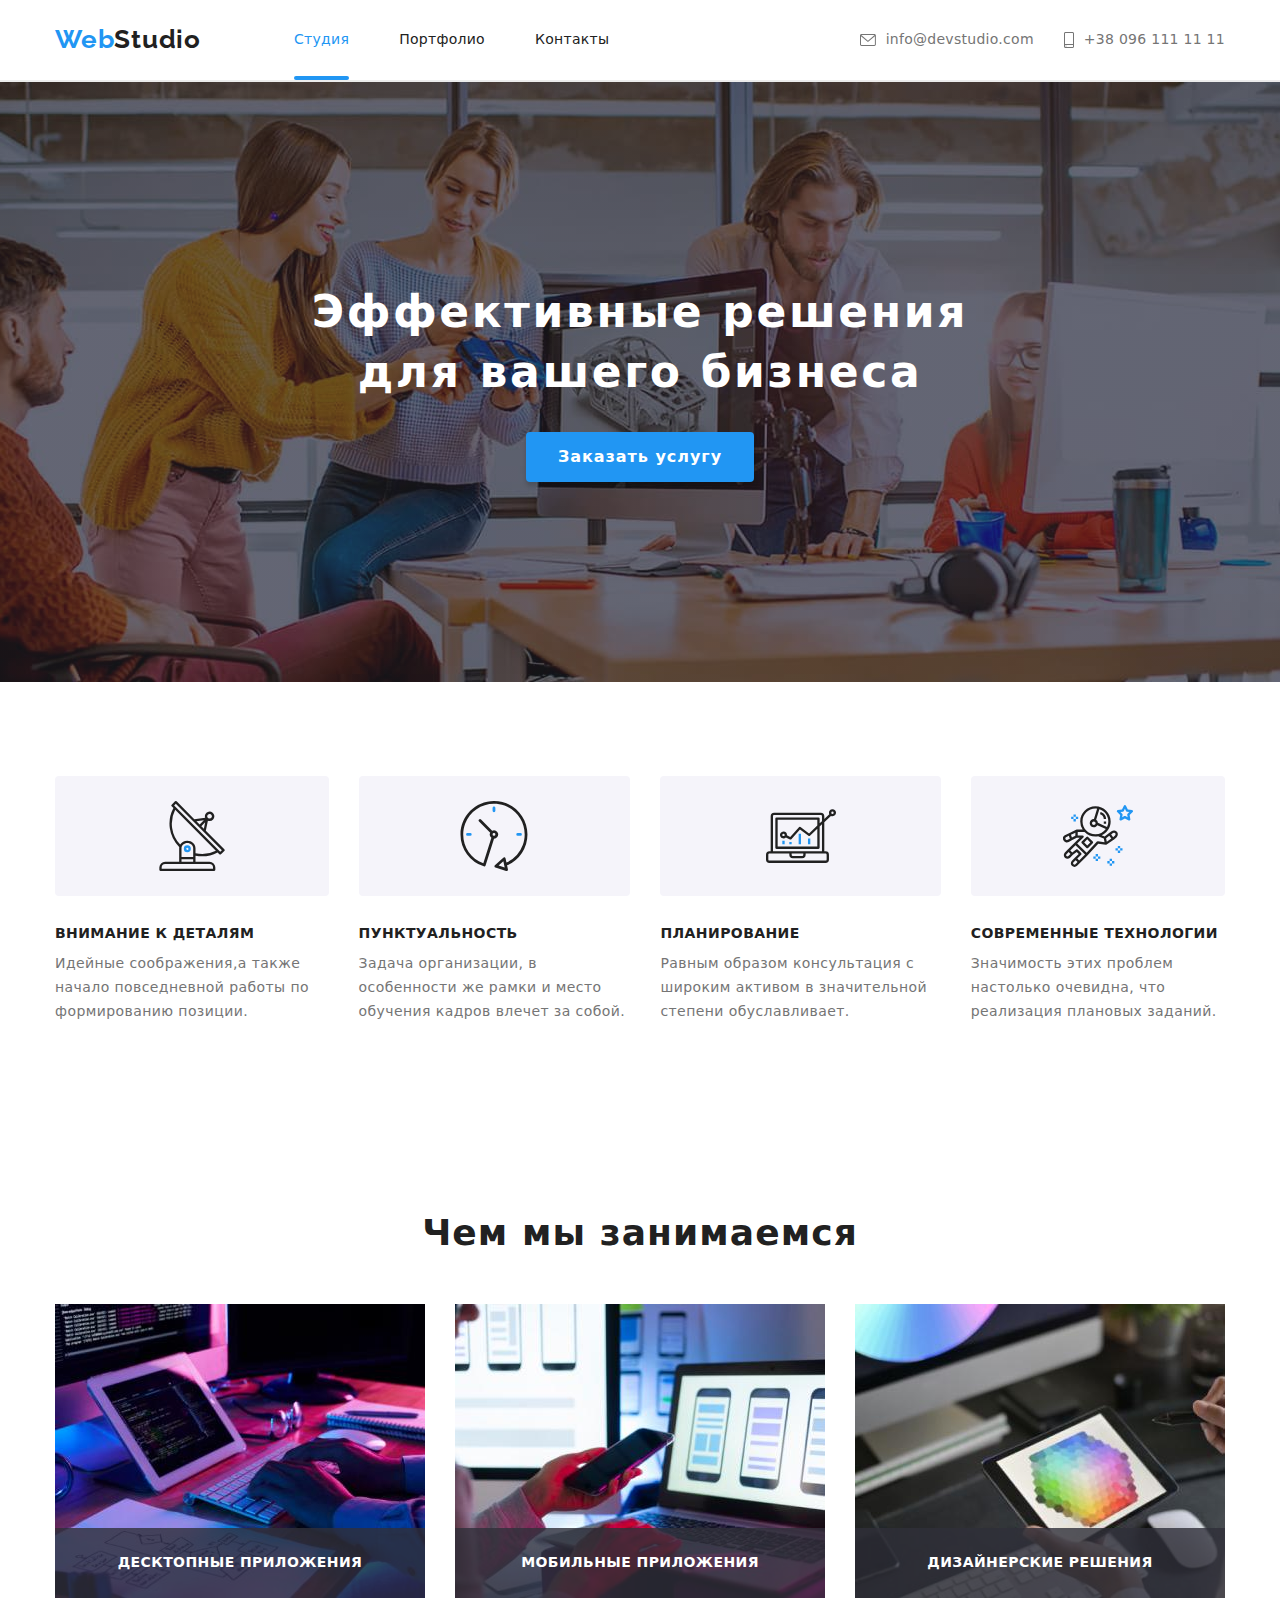
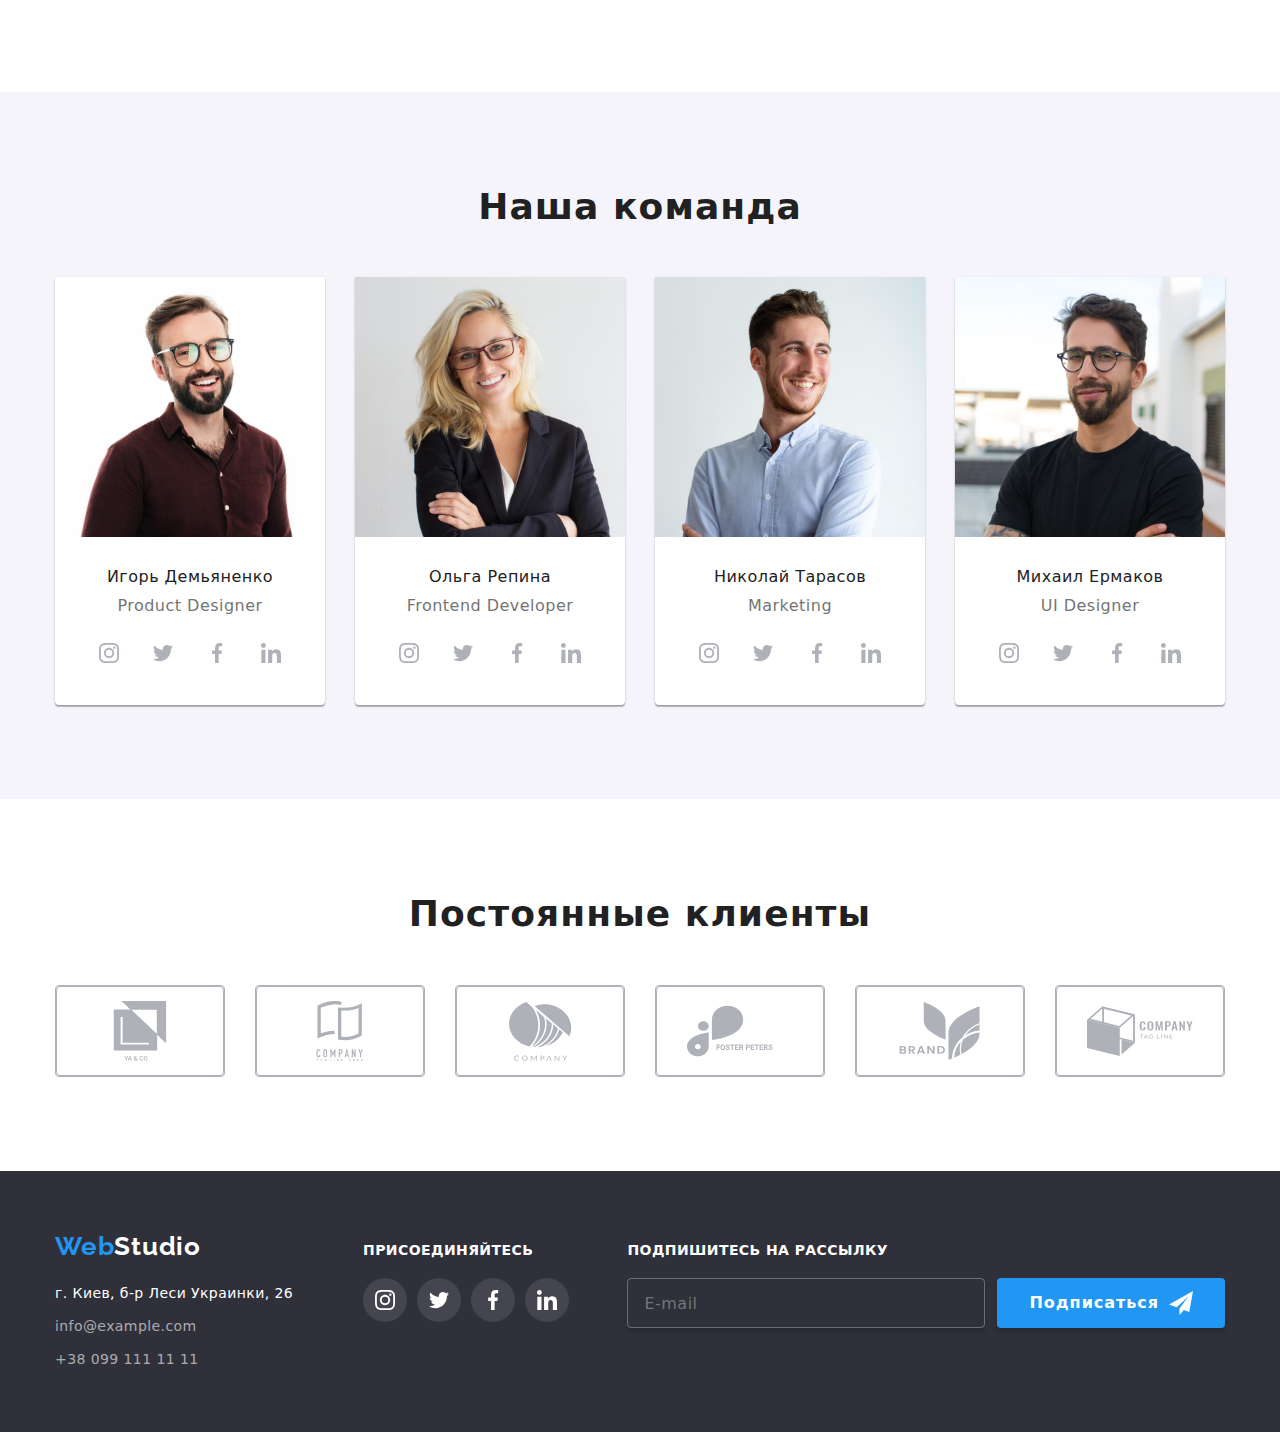
==== commit 16327ed2: "10" ====
--- a/index.html
+++ b/index.html
@@ -1,12 +1,11 @@
 <!DOCTYPE html>
 <html lang="en">
-
 	<head>
 		<meta charset="UTF-8" />
 		<meta http-equiv="X-UA-Compatible" content="IE=edge" />
 		<meta name="viewport" content="width=device-width, initial-scale=1.0" />
 		<title>Webstudio</title>
-		 <link rel="preconnect" href="https://fonts.googleapis.com" />
+		<link rel="preconnect" href="https://fonts.googleapis.com" />
 		<link rel="preconnect" href="https://fonts.gstatic.com" crossorigin />
 		<link
 			href="https://fonts.googleapis.com/css2?family=Raleway:wght@700&family=Roboto:wght@400;500;700;900&display=swap"
@@ -17,34 +16,38 @@
 			href="https://cdnjs.cloudflare.com/ajax/libs/modern-normalize/1.1.0/modern-normalize.min.css"
 		/>
 		<link rel="stylesheet" href="./css/main.min.css" />
-		
+
 		<link
-		rel="stylesheet"
-		href="https://cdnjs.cloudflare.com/ajax/libs/animate.css/4.1.1/animate.min.css"
-	  /> 
+			rel="stylesheet"
+			href="https://cdnjs.cloudflare.com/ajax/libs/animate.css/4.1.1/animate.min.css"
+		/>
 	</head>
 
 	<body>
 		<!-- Хэдер -->
 		<header class="header">
-			<div class="container main__nav">
-				<nav class="menu__nav">
-					<a class="logo animate__animated animate__flip" href="">Web<span class="logo__header">Studio</span> </a>
+			<div class="container container__header">
+				<nav class="navigation">
+					<a class="logo animate__animated animate__flip" href=""
+						>Web<span class="logo__header">Studio</span>
+					</a>
 					<ul class="menu">
 						<li class="menu__item">
-							<a class="menu__link current" href="./index.html">Студия</a>
+							<a class="menu__link menu__link--current" href="./index.html">Студия</a>
 						</li>
 						<li class="menu__item">
 							<a class="menu__link" href="./portfolio.html">Портфолио</a>
 						</li>
-						<li class="menu__item"><a class="menu__link" href="">Контакты</a></li>
+						<li class="menu__item">
+							<a class="menu__link" href="">Контакты</a>
+						</li>
 					</ul>
 				</nav>
-				<div class="header__contacts">
+				
 					<ul class="contacts">
 						<li class="contacts__item">
 							<a class="contacts__link" href="mailto:info@devstudio.com">
-								<svg class="contacts__link-icon" width="16" height="12">
+								<svg class="contacts__icon" width="16" height="12">
 									<use href="./images/icon.svg#icon-envelope"></use>
 								</svg>
 								info@devstudio.com
@@ -53,15 +56,14 @@
 
 						<li class="contacts__item">
 							<a class="contacts__link" href="tel:+380961111111">
-								<svg class="contacts__link-icon" width="10" height="16">
+								<svg class="contacts__icon" width="10" height="16">
 									<use href="./images/icon.svg#icon-smartphone"></use>
 								</svg>
 								+38 096 111 11 11</a
 							>
 						</li>
 					</ul>
-			
-				</div>
+				
 			</div>
 		</header>
 
@@ -69,7 +71,7 @@
 			<!-- Герой -->
 			<section class="hero">
 				<div class="container">
-					<h1 class="hero-title" lang="ru">
+					<h1 class="hero__title" lang="ru">
 						Эффективные решения <br />
 						для вашего бизнеса
 					</h1>
@@ -84,7 +86,7 @@
 					<h2 class="visually__hidden">Преимущества компании</h2>
 					<ul class="benefits">
 						<li class="benefits__item">
-							<div class="benefits__image">
+							<div class="benefits__wrapper">
 								<svg class="" width="70" height="70">
 									<use href="./images/icon.svg#icon-antenna"></use>
 								</svg>
@@ -96,7 +98,7 @@
 							</p>
 						</li>
 						<li class="benefits__item">
-							<div class="benefits__image">
+							<div class="benefits__wrapper">
 								<svg class="" width="70" height="70">
 									<use href="./images/icon.svg#icon-clock"></use>
 								</svg>
@@ -108,7 +110,7 @@
 							</p>
 						</li>
 						<li class="benefits__item">
-							<div class="benefits__image">
+							<div class="benefits__wrapper">
 								<svg class="" width="70" height="70">
 									<use href="./images/icon.svg#icon-diagram"></use>
 								</svg>
@@ -120,7 +122,7 @@
 							</p>
 						</li>
 						<li class="benefits__item">
-							<div class="benefits__image">
+							<div class="benefits__wrapper">
 								<svg class="" width="70" height="70">
 									<use href="./images/icon.svg#icon-astronaut"></use>
 								</svg>
@@ -137,83 +139,83 @@
 			<!-- Вид деятельности -->
 			<section class="section">
 				<div class="container">
-					<h2 class="classes">Чем мы занимаемся</h2>
-					<ul class="classes__item">
-						<li class="classes__img">
-							<div class="classes__tumb">
+					<h2 class="section__title">Чем мы занимаемся</h2>
+					<ul class="activity">
+						<li class="activity__item">
+							<div class="activity__tumb">
 								<img
 									src="./images/img1.jpg"
 									alt="Working with loops"
 									width="370"
 									height="294"
 								/>
-								<p class="classes__label">Десктопные приложения</p>
-							</div>
-						</li>
-						<li class="classes__img">
-							<div class="classes__tumb">
+								<p class="activity__label">Десктопные приложения</p>
+							</div>
+						</li>
+						<li class="activity__item">
+							<div class="activity__tumb">
 								<img
 									src="./images/img2.jpg"
 									alt="Working on mobile applications"
 									width="370"
 									height="294"
 								/>
-								<p class="classes__label">Мобильные приложения</p>
-							</div>
-						</li>
-						<li class="classes__img">
-							<div class="classes__tumb">
+								<p class="activity__label">Мобильные приложения</p>
+							</div>
+						</li>
+						<li class="activity__item">
+							<div class="activity__tumb">
 								<img
 									src="./images/img3.jpg"
 									alt="Working with color picking"
 									width="370"
 									height="294"
 								/>
-								<p class="classes__label">Дизайнерские решения</p>
+								<p class="activity__label">Дизайнерские решения</p>
 							</div>
 						</li>
 					</ul>
 				</div>
 			</section>
 			<!-- Команда -->
-			<section class="section commands">
+			<section class="section section--otherbackground">
 				<div class="container">
-					<h2 class="command">Наша команда</h2>
-					<ul class="command-name">
-						<li class="command-img">
+					<h2 class="section__title">Наша команда</h2>
+					<ul class="command">
+						<li class="command__item">
 							<img
 								src="./images/Igor.jpg"
 								alt="Igor"
 								width="270"
 								height="260"
 							/>
-							<div class="command-selector">
-								<h3 class="command-name-title" lang="ru">Игорь Демьяненко</h3>
-								<p class="command-name-text">Product Designer</p>
+							<div class="command__selector">
+								<h3 class="command__title" lang="ru">Игорь Демьяненко</h3>
+								<p class="command__text">Product Designer</p>
 								<ul class="social">
-									<li class="social-item">
-										<a class="social-link social-inversed" href="#instagram">
+									<li class="social__item">
+										<a class="social__link social__link--inversed" href="#instagram">
 											<svg class="social-icon" width="20" height="20">
 												<use href="./images/icon.svg#icon-instagram"></use>
 											</svg>
 										</a>
 									</li>
-									<li class="social-item">
-										<a class="social-link social-inversed" href="#twitter">
+									<li class="social__item">
+										<a class="social__link social__link--inversed" href="#twitter">
 											<svg class="social-icon" width="20" height="20">
 												<use href="./images/icon.svg#icon-twitter"></use>
 											</svg>
 										</a>
 									</li>
-									<li class="social-item">
-										<a class="social-link social-inversed" href="#facebook">
+									<li class="social__item">
+										<a class="social__link social__link--inversed" href="#facebook">
 											<svg class="social-icon" width="20" height="20">
 												<use href="./images/icon.svg#icon-facebook"></use>
 											</svg>
 										</a>
 									</li>
-									<li class="social-item">
-										<a class="social-link social-inversed" href="#in">
+									<li class="social__item">
+										<a class="social__link social__link--inversed" href="#in">
 											<svg class="social-icon" width="20" height="20">
 												<use href="./images/icon.svg#icon-in"></use>
 											</svg>
@@ -223,40 +225,40 @@
 							</div>
 						</li>
 
-						<li class="command-img">
+						<li class="command__item">
 							<img
 								src="./images/Olga.jpg"
 								alt="Olga"
 								width="270"
 								height="260"
 							/>
-							<div class="command-selector">
-								<h3 class="command-name-title" lang="ru">Ольга Репина</h3>
-								<p class="command-name-text">Frontend Developer</p>
+							<div class="command__selector">
+								<h3 class="command__title" lang="ru">Ольга Репина</h3>
+								<p class="command__text">Frontend Developer</p>
 								<ul class="social">
-									<li class="social-item">
-										<a class="social-link social-inversed" href="#instagram">
+									<li class="social__item">
+										<a class="social__link social__link--inversed" href="#instagram">
 											<svg class="social-icon" width="20" height="20">
 												<use href="./images/icon.svg#icon-instagram"></use>
 											</svg>
 										</a>
 									</li>
-									<li class="social-item">
-										<a class="social-link social-inversed" href="#twitter">
+									<li class="social__item">
+										<a class="social__link social__link--inversed" href="#twitter">
 											<svg class="social-icon" width="20" height="20">
 												<use href="./images/icon.svg#icon-twitter"></use>
 											</svg>
 										</a>
 									</li>
-									<li class="social-item">
-										<a class="social-link social-inversed" href="#facebook">
+									<li class="social__item">
+										<a class="social__link social__link--inversed" href="#facebook">
 											<svg class="social-icon" width="20" height="20">
 												<use href="./images/icon.svg#icon-facebook"></use>
 											</svg>
 										</a>
 									</li>
-									<li class="social-item">
-										<a class="social-link social-inversed" href="#in">
+									<li class="social__item">
+										<a class="social__link social__link--inversed" href="#in">
 											<svg class="social-icon" width="20" height="20">
 												<use href="./images/icon.svg#icon-in"></use>
 											</svg>
@@ -266,41 +268,41 @@
 							</div>
 						</li>
 
-						<li class="command-img">
+						<li class="command__item">
 							<img
 								src="./images/Nikolay.jpg"
 								alt="Nikolay"
 								width="270"
 								height="260"
 							/>
-							<div class="command-selector">
-								<h3 class="command-name-title" lang="ru">Николай Тарасов</h3>
-								<p class="command-name-text">Marketing</p>
+							<div class="command__selector">
+								<h3 class="command__title" lang="ru">Николай Тарасов</h3>
+								<p class="command__text">Marketing</p>
 								<p></p>
 								<ul class="social">
-									<li class="social-item">
-										<a class="social-link social-inversed" href="#instagram">
+									<li class="social__item">
+										<a class="social__link social__link--inversed" href="#instagram">
 											<svg class="social-icon" width="20" height="20">
 												<use href="./images/icon.svg#icon-instagram"></use>
 											</svg>
 										</a>
 									</li>
-									<li class="social-item">
-										<a class="social-link social-inversed" href="#twitter">
+									<li class="social__item">
+										<a class="social__link social__link--inversed" href="#twitter">
 											<svg class="social-icon" width="20" height="20">
 												<use href="./images/icon.svg#icon-twitter"></use>
 											</svg>
 										</a>
 									</li>
-									<li class="social-item">
-										<a class="social-link social-inversed" href="#facebook">
+									<li class="social__item">
+										<a class="social__link social__link--inversed" href="#facebook">
 											<svg class="social-icon" width="20" height="20">
 												<use href="./images/icon.svg#icon-facebook"></use>
 											</svg>
 										</a>
 									</li>
-									<li class="social-item">
-										<a class="social-link social-inversed" href="#in">
+									<li class="social__item">
+										<a class="social__link social__link--inversed" href="#in">
 											<svg class="social-icon" width="20" height="20">
 												<use href="./images/icon.svg#icon-in"></use>
 											</svg>
@@ -310,40 +312,40 @@
 							</div>
 						</li>
 
-						<li class="command-img">
+						<li class="command__item">
 							<img
 								src="./images/Michail.jpg"
 								alt="Michail"
 								width="270"
 								height="260"
 							/>
-							<div class="command-selector">
-								<h3 class="command-name-title" lang="ru">Михаил Ермаков</h3>
-								<p class="command-name-text">UI Designer</p>
+							<div class="command__selector">
+								<h3 class="command__title" lang="ru">Михаил Ермаков</h3>
+								<p class="command__text">UI Designer</p>
 								<ul class="social">
-									<li class="social-item">
-										<a class="social-link social-inversed" href="#instagram">
+									<li class="social__item">
+										<a class="social__link social__link--inversed" href="#instagram">
 											<svg class="social-icon" width="20" height="20">
 												<use href="./images/icon.svg#icon-instagram"></use>
 											</svg>
 										</a>
 									</li>
-									<li class="social-item">
-										<a class="social-link social-inversed" href="#twitter">
+									<li class="social__item">
+										<a class="social__link social__link--inversed" href="#twitter">
 											<svg class="social-icon" width="20" height="20">
 												<use href="./images/icon.svg#icon-twitter"></use>
 											</svg>
 										</a>
 									</li>
-									<li class="social-item">
-										<a class="social-link social-inversed" href="#facebook">
+									<li class="social__item">
+										<a class="social__link social__link--inversed" href="#facebook">
 											<svg class="social-icon" width="20" height="20">
 												<use href="./images/icon.svg#icon-facebook"></use>
 											</svg>
 										</a>
 									</li>
-									<li class="social-item">
-										<a class="social-link social-inversed" href="#in">
+									<li class="social__item">
+										<a class="social__link social__link--inversed" href="#in">
 											<svg class="social-icon" width="20" height="20">
 												<use href="./images/icon.svg#icon-in"></use>
 											</svg>
@@ -358,51 +360,51 @@
 			<!-- Клиенты -->
 			<section class="section">
 				<div class="container">
-					<h2 class="clients">Постоянные клиенты</h2>
-					<ul class="clients-permanent">
-						<li class="clients-item">
-							<a class="clients-link" href="">
-								<svg class="clients-link-icon">
+					<h2 class="section__title">Постоянные клиенты</h2>
+					<ul class="clients">
+						<li class="clients__item">
+							<a class="clients__link" href="">
+								<svg class="clients__link-icon">
 									<use href="./images/icon.svg#icon-yaco"></use>
 								</svg>
 							</a>
 						</li>
 
-						<li class="clients-item">
-							<a class="clients-link" href="">
-								<svg class="clients-link-icon">
+						<li class="clients__item">
+							<a class="clients__link" href="">
+								<svg class="clients__link-icon">
 									<use href="./images/icon.svg#icon-companyone"></use>
 								</svg>
 							</a>
 						</li>
 
-						<li class="clients-item">
-							<a class="clients-link" href="">
-								<svg class="clients-link-icon">
+						<li class="clients__item">
+							<a class="clients__link" href="">
+								<svg class="clients__link-icon">
 									<use href="./images/icon.svg#icon-companytwo"></use>
 								</svg>
 							</a>
 						</li>
 
-						<li class="clients-item">
-							<a class="clients-link" href="">
-								<svg class="clients-link-icon">
+						<li class="clients__item">
+							<a class="clients__link" href="">
+								<svg class="clients__link-icon">
 									<use href="./images/icon.svg#icon-fosters"></use>
 								</svg>
 							</a>
 						</li>
 
-						<li class="clients-item">
-							<a class="clients-link" href="">
-								<svg class="clients-link-icon">
+						<li class="clients__item">
+							<a class="clients__link" href="">
+								<svg class="clients__link-icon">
 									<use href="./images/icon.svg#icon-brand"></use>
 								</svg>
 							</a>
 						</li>
 
-						<li class="clients-item">
-							<a class="clients-link" href="">
-								<svg class="clients-link-icon">
+						<li class="clients__item">
+							<a class="clients__link" href="">
+								<svg class="clients__link-icon">
 									<use href="./images/icon.svg#icon-companythree"></use>
 								</svg>
 							</a>
@@ -413,17 +415,16 @@
 		</main>
 		<!-- Футер -->
 		<footer class="footer">
-			<div class="container footer-main">
-				
-					<div class="footer-address">
-						<a class="logo" href=""
-							>Web<span class="logo__footer">Studio</span></a
-						>
-						<address class="address">
-						<ul class="footer-nav">
-							<li class="footer-nav-item">
+			<div class="container footer__main">
+				<div class="footer__address">
+					<a class="logo" href=""
+						>Web<span class="logo__footer">Studio</span></a
+					>
+					<address class="address">
+						<ul class="footer__nav">
+							<li class="footer__nav-item">
 								<a
-									class="footer-nav-link"
+									class="footer__nav-link"
 									href="https://goo.gl/maps/Tve16uMiMmE9oABs9"
 									target="_blank"
 									rel="noopener noreferrer"
@@ -432,62 +433,66 @@
 									г. Киев, б-р Леси Украинки, 26
 								</a>
 							</li>
-							<li class="footer-nav-item">
-								<a class="footer-nav-links" href="mailto:info@example.com"
+							<li class="footer__nav-item">
+								<a class="footer__nav-links" href="mailto:info@example.com"
 									>info@example.com</a
 								>
 							</li>
-							<li class="footer-nav-item">
-								<a class="footer-nav-links" href="tel:+380991111111"
+							<li class="footer__nav-item">
+								<a class="footer__nav-links" href="tel:+380991111111"
 									>+38 099 111 11 11</a
 								>
 							</li>
 						</ul>
-
 					</address>
-					</div>
-					<div>
-						<p class="join__title">присоединяйтесь</p>
-						<ul class="join">
-							<li class="social-item">
-								<a class="social-link social-link-inversed" href="#instagram">
-									<svg class="social-icon" width="20" height="20">
-										<use href="./images/icon.svg#icon-instagram"></use>
-									</svg>
-								</a>
-							</li>
-							<li class="social-item">
-								<a class="social-link social-link-inversed" href="#twitter">
-									<svg class="social-icon" width="20" height="20">
-										<use href="./images/icon.svg#icon-twitter"></use>
-									</svg>
-								</a>
-							</li>
-							<li class="social-item">
-								<a class="social-link social-link-inversed" href="#facebook">
-									<svg class="social-icon" width="20" height="20">
-										<use href="./images/icon.svg#icon-facebook"></use>
-									</svg>
-								</a>
-							</li>
-							<li class="social-item">
-								<a class="social-link social-link-inversed" href="#in">
-									<svg class="social-icon" width="20" height="20">
-										<use href="./images/icon.svg#icon-in"></use>
-									</svg>
-								</a>
-							</li>
-						</ul>
-					</div>
-				
+				</div>
+				<div>
+					<p class="join__title">присоединяйтесь</p>
+					<ul class="join">
+						<li class="social__item">
+							<a class="social__link social__link-inversed" href="#instagram">
+								<svg class="social-icon" width="20" height="20">
+									<use href="./images/icon.svg#icon-instagram"></use>
+								</svg>
+							</a>
+						</li>
+						<li class="social__item">
+							<a class="social__link social__link-inversed" href="#twitter">
+								<svg class="social-icon" width="20" height="20">
+									<use href="./images/icon.svg#icon-twitter"></use>
+								</svg>
+							</a>
+						</li>
+						<li class="social__item">
+							<a class="social__link social__link-inversed" href="#facebook">
+								<svg class="social-icon" width="20" height="20">
+									<use href="./images/icon.svg#icon-facebook"></use>
+								</svg>
+							</a>
+						</li>
+						<li class="social__item">
+							<a class="social__link social__link-inversed" href="#in">
+								<svg class="social-icon" width="20" height="20">
+									<use href="./images/icon.svg#icon-in"></use>
+								</svg>
+							</a>
+						</li>
+					</ul>
+				</div>
+
 				<form class="subscribe">
-					<label class="subscribe-email">
+					<label class="subscribe__email">
 						<span class="subscribe__title">Подпишитесь на рассылку</span>
-						<input class="subscribe-input" type="email" name="subscribe-email" placeholder="E-mail">
+						<input
+							class="subscribe__input"
+							type="email"
+							name="subscribe__email"
+							placeholder="E-mail"
+						/>
 					</label>
 					<button class="subscribe__button subscribe__btn" type="submit">
 						Подписаться
-						<svg class="subscribe-icon" width="24" height="24">
+						<svg class="subscribe__icon" width="24" height="24">
 							<use href="./images/icon.svg#icon-subscribe"></use>
 						</svg>
 					</button>
@@ -497,57 +502,68 @@
 		<!-- Модальное окно -->
 		<div class="backdrop is-hidden" data-modal>
 			<div class="modal">
-				<p class="modal-text">Оставьте свои данные, мы вам перезвоним</p>
+				<p class="modal__text">Оставьте свои данные, мы вам перезвоним</p>
 				<form class="form">
-					
-						<div class="form-field">
-							<label for="name" class="form-label">Имя</label>
-							<input class="form-input" type="text" name="name" id="name" required />
-							<svg class="form-icon" width="18" height="18">
-								<use href="./images/icon.svg#icon-person"></use>
-							</svg>
-						</div>
-
-						<div class="form-field">
-							<label for="tel" class="form-label">Телефон</label>
-							<input class="form-input" type="tel" name="tel" id="tel" required/>
-							<svg class="form-icon" width="18" height="18">
-								<use href="./images/icon.svg#icon-phone-number"></use>
-							</svg>
-						</div>
-
-						<div class="form-field">
-							<label for="mail" class="form-label">Почта</label>
-							<input class="form-input" type="email" name="mail" id="mail" />
-							<svg class="form-icon" width="18" height="18">
-								<use href="./images/icon.svg#icon-email-black"></use>
-							</svg>
-						</div>
-
-						<div class="form-field">
-							<label class="form-label" for="comment">Комментарий</label>
-							<textarea
-								class="textarea"
-								name="comment"
-								id="comment"
-						
-								rows="7"
-								placeholder="Введите текст"
-							></textarea>
-						</div>
-					
-
-					<label class="checkbox-label">
-						<input type="checkbox" name="checkbox" class="checkbox-label-input visually__hidden">
-						<span class="checkbox-label-icon"></span>
-						<span class="checkbox-label-text">
-						  Соглашаюсь с рассылкой и принимаю
-						  <a href="#" class="checkbox-label-link">
-							Условия договора
-						  </a>
+					<div class="form__field">
+						<label for="name" class="form-label">Имя</label>
+						<input
+							class="form__input"
+							type="text"
+							name="name"
+							id="name"
+							required
+						/>
+						<svg class="form__icon" width="18" height="18">
+							<use href="./images/icon.svg#icon-person"></use>
+						</svg>
+					</div>
+
+					<div class="form__field">
+						<label for="tel" class="form__label">Телефон</label>
+						<input
+							class="form__input"
+							type="tel"
+							name="tel"
+							id="tel"
+							required
+						/>
+						<svg class="form__icon" width="18" height="18">
+							<use href="./images/icon.svg#icon-phone-number"></use>
+						</svg>
+					</div>
+
+					<div class="form__field">
+						<label for="mail" class="form__label">Почта</label>
+						<input class="form__input" type="email" name="mail" id="mail" />
+						<svg class="form__icon" width="18" height="18">
+							<use href="./images/icon.svg#icon-email-black"></use>
+						</svg>
+					</div>
+
+					<div class="form__field">
+						<label class="form__label" for="comment">Комментарий</label>
+						<textarea
+							class="textarea"
+							name="comment"
+							id="comment"
+							rows="7"
+							placeholder="Введите текст"
+						></textarea>
+					</div>
+
+					<label class="checkbox__label">
+						<input
+							type="checkbox"
+							name="checkbox"
+							class="checkbox__label-input visually__hidden"
+						/>
+						<span class="checkbox__label-icon"></span>
+						<span class="checkbox__label-text">
+							Соглашаюсь с рассылкой и принимаю
+							<a href="#" class="checkbox__label-link"> Условия договора </a>
 						</span>
-					  </label>
-					
+					</label>
+
 					<button class="submit__button" type="submit">Отправить</button>
 
 					<button class="backdrop__btnclose" data-modal-close>
--- a/css/main.min.css
+++ b/css/main.min.css
@@ -1,2 +1,2 @@
-h1,h2,h3,h4,h5,h6,p{margin:0}ul{margin:0;padding:0;list-style:none}img{display:block;height:auto;max-width:100%}.container{margin:0 auto;width:1200px;padding-left:15px;padding-right:15px}body{font-family:"Roboto", sans-serif;color:#212121;background-color:#fff}a{text-decoration:none}.visually__hidden{margin-top:0;position:absolute;clip:rect(1px, 1px, 1px, 1px);padding:0;border:0;height:1px;width:1px;overflow:hidden}.section{padding-top:94px;padding-bottom:94px}.hero__button,.filter__button,.backdrop__btnclose,.submit__button,.subscribe__button{margin:0 auto;text-align:center;border-radius:4px;border:0;background-color:#2196f3;color:#fff;cursor:pointer}.main__nav,.menu__nav,.menu,.contacts,.benefits,.classes__item,.command-name,.filter,.clients-permanent,.social,.join{display:flex;align-items:center}.logo{font-family:Raleway;font-weight:700;font-size:26px;line-height:1.2;letter-spacing:0.03em;color:#2196f3;font-style:normal}.logo__header{color:#212121}.logo__footer{color:#fff}.address{display:flex;align-items:baseline}.subscribe__title,.join__title{font-weight:700;font-size:14px;line-height:16px;letter-spacing:0.03em;text-transform:uppercase;color:#fff;font-style:normal;margin-bottom:20px}.filter{justify-content:center;margin-bottom:50px}.filter__item:not(:last-child){margin-right:8px;background-color:#f5f4fa}.filter__button{text-align:center;min-width:73px;background-color:#f5f4fa;padding:6px 22px;font-weight:500;font-size:16px;line-height:1.63;letter-spacing:0.03em;color:#212121;text-transform:none;cursor:pointer;border:none;transition:box-shadow 1000ms cubic-bezier(0.4, 0, 0.2, 1),color 1000ms cubic-bezier(0.4, 0, 0.2, 1),background-color 1000ms cubic-bezier(0.4, 0, 0.2, 1)}.filter__button:hover,.filter__button:focus{background-color:#2196f3;color:#fff;box-shadow:0px 3px 1px rgba(0,0,0,0.1),0px 1px 2px rgba(0,0,0,0.08),0px 2px 2px rgba(0,0,0,0.12)}.filter__button--current{border-radius:4px;background-color:#2196f3;color:#fff;box-shadow:0px 3px 1px rgba(0,0,0,0.1),0px 1px 2px rgba(0,0,0,0.08),0px 2px 2px rgba(0,0,0,0.12)}.header__contacts{margin-left:auto}.header{background-color:#fff;border-bottom:2px solid #ececec}.headercontacts{margin-left:auto}.menu{margin-left:93px}.contacts__item .contacts__link-icon{margin-right:10px;fill:currentColor}.contacts__link{display:flex;align-items:center;padding:32px 0px;transition:color 1000ms cubic-bezier(0.4, 0, 0.2, 1)}.contacts__item .contacts__link-icon{margin-right:10px;fill:currentColor}.contacts__link{display:flex;align-items:center;padding:32px 0px;transition:color 1000ms cubic-bezier(0.4, 0, 0.2, 1)}.menu__link{display:block;padding-top:32px;padding-bottom:32px;font-weight:500;font-size:14px;line-height:1.14;letter-spacing:0.02em;color:#212121;transition:color 1000ms cubic-bezier(0.4, 0, 0.2, 1)}.menu__item:not(:last-child){margin-right:50px}.contacts__item:not(:last-child){margin-right:30px}.contacts__link{font-weight:500;font-size:14px;line-height:1.14;letter-spacing:0.02em;color:#757575;transition:color 1000ms cubic-bezier(0.4, 0, 0.2, 1)}.contacts__link:hover,.contacts__link:focus{color:#2196f3}.menu__link{position:relative}.menu__link.current{color:#2196f3}.menu__link.current::after{content:"";display:block;width:100%;height:4px;position:absolute;left:0;bottom:0;background-color:#2196f3}.menu__link::after{display:block;border-radius:2px}.menu__link:hover,.menu__link:focus{color:#2196f3}.hero{max-width:1600px;height:600px;padding-top:200px;padding-bottom:200px;text-align:center;background-position:center;margin-right:auto;background-size:cover;background-repeat:no-repeat;background-color:#2f303a;background-image:linear-gradient(to right, rgba(47,48,58,0.4), rgba(47,48,58,0.4)),url(../images/hero.jpg)}.hero-title{font-weight:900;font-size:44px;margin-left:auto;margin-right:auto;line-height:1.36;letter-spacing:0.06em;color:#fff;margin-bottom:30px}.hero__button{display:inline-block;padding:10px 32px;min-width:200px;border-radius:4px;text-align:center;font-weight:700;font-size:16px;line-height:1.87;letter-spacing:0.06em;background-color:#2196f3;color:#fff;box-shadow:0px 4px 4px rgba(0,0,0,0.15);transition:background-color 1000ms cubic-bezier(0.4, 0, 0.2, 1)}.hero__button:hover,.hero__button:focus{background-color:#188ce8}.benefits__title{font-weight:700;font-size:14px;line-height:1.14;letter-spacing:0.03em;color:#212121;text-transform:uppercase}.benefits__text{margin-top:10px;margin-bottom:0;font-size:14px;line-height:1.71;letter-spacing:0.03em;color:#757575}.benefits__image{display:flex;justify-content:center;align-items:center;margin-bottom:30px;height:120px;background-color:#f5f4fa;border-radius:4px}.benefits__item:not(:last-child){margin-right:30px}.classes{margin-bottom:50px;margin-top:0;font-weight:700;font-size:36px;line-height:1.16;letter-spacing:0.03em;text-align:center}.classes__tumb{position:relative;display:flex}.classes__tumb::before{content:"";display:block;position:absolute;left:0;bottom:0;width:100%;height:70px;background:rgba(47,48,58,0.8)}.classes__label{position:absolute;left:50%;bottom:27px;width:100%;font-weight:700;font-size:14px;line-height:1.14;text-align:center;letter-spacing:0.03em;color:#fff;transform:translate(-50%, 0);text-transform:uppercase}.classes__img:not(:last-child){margin-right:30px}.commands{background-color:#f5f4fa}.command-img{box-shadow:0px 1px 3px rgba(0,0,0,0.12),0px 1px 1px rgba(0,0,0,0.14),0px 2px 1px rgba(0,0,0,0.2);border-radius:0px 0px 4px 4px;background-color:#fff}.command{margin-bottom:50px;margin-top:0;font-weight:700;font-size:36px;line-height:1.16;letter-spacing:0.03em;text-align:center}.command-name-title{margin-top:0;text-align:center;margin-bottom:10px;font-weight:500;font-size:16px;line-height:1.19;letter-spacing:0.03em}.command-name-text{margin-top:0;margin-bottom:16px;text-align:center;font-size:16px;line-height:1.19;letter-spacing:0.03em;color:#757575}.command-selector{padding-bottom:30px;padding-top:30px}.command-img:not(:last-child){margin-right:30px}.works{display:flex;flex-wrap:wrap}.works-title{margin-top:0;margin-bottom:4px;font-weight:700;font-size:18px;line-height:2;letter-spacing:0.06em;color:#212121}.works-text{margin-top:0;margin-bottom:0;font-size:16px;line-height:1.87;letter-spacing:0.03em;color:#757575}.works-label{font-size:18px;line-height:1.55;letter-spacing:0.03em;color:#fff}.works-overlay{position:absolute;top:0;left:0;width:100%;height:100%;transform:translateY(100%);visibility:hidden;padding:63px 24px;background-color:rgba(33,150,243,0.9);transition:transform 1000ms cubic-bezier(0.4, 0, 0.2, 1),visibility 1000ms cubic-bezier(0.4, 0, 0.2, 1)}.works-link:hover .works-overlay,.works-link:focus .works-overlay{transform:translateY(0);visibility:visible}.works-selector{padding:20px 24px;border-left:1px solid var(--works-bg-color);border-right:1px solid var(--works-bg-color);border-bottom:1px solid var(--works-bg-color)}.works-item{display:flex;width:370px;margin-right:30px;margin-bottom:30px}.works-img{position:relative;overflow:hidden}.works-link{width:100%;height:100%;border-radius:0px 0px 4px 4px;transition:box-shadow 1000ms cubic-bezier(0.4, 0, 0.2, 1)}.works-link:hover,.works-link:focus{box-shadow:0px 1px 1px rgba(0,0,0,0.12),0px 4px 4px rgba(0,0,0,0.06),1px 4px 6px rgba(0,0,0,0.16)}.works-item:nth-child(3n){margin-right:0}.works-item:nth-last-child(-n+3){margin-bottom:0}.social{justify-content:center}.social-link{display:flex;justify-content:center;align-items:center;fill:#fff;background-color:rgba(255,255,255,0.1);width:44px;height:44px;border-radius:50%;transition:background-color 1000ms cubic-bezier(0.4, 0, 0.2, 1)}.social-link:hover,.social-link:focus{background-color:#2196f3;fill:#fff}.social-link-inversed{background-color:rgba(255,255,255,0.1);fill:#fff;transition:background-color 1000ms cubic-bezier(0.4, 0, 0.2, 1)}.social-link-inversed:hover,.social-link-inversed:focus{background-color:#2196f3}.social-inversed{background-color:transparent;fill:#afb1b8}.social-item:not(:last-child){margin-right:10px}.clients-item:not(:last-child){margin-right:30px}.clients{margin-bottom:50px;margin-top:0;font-weight:700;font-size:36px;line-height:1.16;letter-spacing:0.03em;text-align:center}.clients-item{border:1px solid #afb1b8;border-radius:4px;width:170px;height:92px;cursor:pointer}.clients-link{display:flex;align-items:center;justify-content:center;width:100%;height:100%;box-sizing:border-box;cursor:pointer;border:1px solid #afb1b8;border-radius:4px;fill:#afb1b8;transition:border 1000ms cubic-bezier(0.4, 0, 0.2, 1)}.clients-link:hover,.clients-link:focus{border-color:#2196f3;fill:#2196f3}.clients-link-icon{width:106px;height:60px;transition:fill 1000ms cubic-bezier(0.4, 0, 0.2, 1)}.clients-link-icon:hover,.clients-link-icon:focus{border-color:#2196f3;fill:#2196f3}.footer{background-color:#2f303a;padding-bottom:60px;padding-top:60px}.footer-nav-item:not(:last-child){margin-bottom:9px}.footer-nav-link{font-size:14px;line-height:1.7;letter-spacing:0.03em;color:#fff}.footer-nav{font-style:normal;margin-top:20px}.footer-address:not(:last-child){margin-right:70px}.footer-nav-links{font-size:14px;line-height:1.7;letter-spacing:0.03em;color:rgba(255,255,255,0.6)}.footer-main{display:flex;align-items:baseline}.subscribe{display:flex;align-items:flex-end;margin-left:auto}.subscribe-email{display:flex;flex-direction:column;margin-right:12px}.subscribe-input{min-width:358px;height:50px;padding-left:16px;font-size:16px;line-height:1.25;letter-spacing:0.03em;color:rgba(255,255,255,0.6);background-color:var(--hero-color);border:1px solid rgba(255,255,255,0.3);box-shadow:0px 4px 4px rgba(0,0,0,0.15);border-radius:4px;transition:border-color 1000ms cubic-bezier(0.4, 0, 0.2, 1)}.subscribe-input:hover,.subscribe-input:focus{border-color:#2196f3;outline:0}.subscribe-btn{display:flex;justify-content:center;align-items:center}.subscribe-icon{margin-left:10px}.subscribe__button{display:block;margin-left:auto;margin-right:auto;padding:10px 32px;border-radius:4px;text-align:center;font-weight:700;font-size:16px;line-height:1.87;letter-spacing:0.06em;background-color:#2196f3;color:#fff;box-shadow:0px 4px 4px rgba(0,0,0,0.15);transition:background-color 1000ms cubic-bezier(0.4, 0, 0.2, 1)}.subscribe__button:hover,.subscribe__button:focus{background-color:#188ce8}.submit__button{display:block;margin-left:auto;margin-right:auto;padding:10px 32px;border-radius:4px;text-align:center;font-weight:700;font-size:16px;line-height:1.87;letter-spacing:0.06em;background-color:#2196f3;color:#fff;box-shadow:0px 4px 4px rgba(0,0,0,0.15);transition:background-color 1000ms cubic-bezier(0.4, 0, 0.2, 1)}.submit__button:hover,.submit__button:focus{background-color:#188ce8}.backdrop{opacity:1;position:fixed;width:100%;height:100%;top:0;left:0;background:rgba(0,0,0,0.2);transition:opacity 1000ms cubic-bezier(0.4, 0, 0.2, 1)}.backdrop.is-hidden{opacity:0;pointer-events:none}.backdrop__btnclose{display:flex;justify-content:center;align-items:center;position:absolute;top:8px;right:8px;width:30px;height:30px;border-radius:50%;box-sizing:border-box;border:1px solid rgba(0,0,0,0.1);background-color:#fff;transition:fill 1000ms cubic-bezier(0.4, 0, 0.2, 1)}.backdrop__btnclose:hover,.backdrop__btnclose:focus{fill:#2196f3}.modal{position:absolute;transition:transform;top:50%;left:50%;padding:40px;transform:translate(-50%, -50%) scale(1);min-width:528px;min-height:581px;box-shadow:0px 1px 3px rgba(0,0,0,0.12),0px 1px 1px rgba(0,0,0,0.14),0px 2px 1px rgba(0,0,0,0.2);border-radius:4px;background-color:#fff}.modal-text{text-align:center;font-weight:700;font-size:20px;line-height:1.15;text-align:center;letter-spacing:0.03em;margin-bottom:12px}.form-field{display:flex;flex-direction:column;position:relative;margin-bottom:10px}.form-label{font-size:12px;line-height:1.16;letter-spacing:0.01em;color:#757575}.form-input{margin:0;padding:12px 42px;height:40px;border:1px solid rgba(33,33,33,0.2);box-sizing:border-box;border-radius:4px;position:relative;cursor:pointer;outline:none;transition:border-color 1000ms cubic-bezier(0.4, 0, 0.2, 1);transition:border-color 1000ms cubic-bezier(0.4, 0, 0.2, 1)}.form-input:focus+.form-icon{fill:#2196f3}.form-input:focus{border-color:#2196f3}.form-field label{margin-bottom:4px}.form-icon{position:absolute;top:30px;left:15px;transition:fill 1000ms cubic-bezier(0.4, 0, 0.2, 1)}.textarea{border:1px solid rgba(33,33,33,0.2);box-sizing:border-box;border-radius:4px;padding:12px 16px;resize:none;cursor:pointer;outline:none;transition:border-color 1000ms cubic-bezier(0.4, 0, 0.2, 1)}.textarea::placeholder{font-weight:400;font-size:12px;line-height:1.16;letter-spacing:0.01em;color:rgba(117,117,117,0.5)}.textarea:hover,.textarea:focus{border-color:#2196f3}.checkbox{display:flex;align-items:center;justify-content:center;position:absolute}.checkbox-label-text{margin:0;font-size:14px;line-height:1.71;letter-spacing:0.03em;color:#757575}.checkbox-label-link{color:#2196f3;cursor:pointer;margin:0;text-decoration:underline}.checkbox-label-icon{content:'';display:inline-block;width:16px;height:15px;background-color:#fff;border-radius:2px;border:2px solid #212121}.checkbox-label{display:flex;justify-content:center;align-items:center;cursor:pointer;margin-bottom:30px}.checkbox-label-icon{display:inline-block;width:16px;height:15px;margin-right:7px;transition:background-color 1000ms cubic-bezier(0.4, 0, 0.2, 1)}.checkbox-label-input:checked+.checkbox-label-icon{border-radius:2px;background-image:url(../images/icon-check.svg);background-size:contain;background-color:#2196f3;fill:#2196f3;display:flex;align-items:center;justify-content:center;border-color:#2196f3}.checkbox-label-link{color:#2196f3;text-decoration:underline}
+h1,h2,h3,h4,h5,h6,p{margin:0}ul{margin:0;padding:0;list-style:none}img{display:block;height:auto;max-width:100%}.container{margin:0 auto;width:1200px;padding-left:15px;padding-right:15px}body{color:#212121;background-color:#fff}a{text-decoration:none}.visually__hidden{margin-top:0;position:absolute;clip:rect(1px, 1px, 1px, 1px);padding:0;border:0;height:1px;width:1px;overflow:hidden}.section{padding-top:94px;padding-bottom:94px}.hero__button,.filter__button,.backdrop__button{margin:0 auto;text-align:center;border-radius:4px;border:0;background-color:#2196f3;color:#fff;cursor:pointer}.logo{font-family:"Raleway",sans-serif;font-weight:700;font-size:26px;line-height:1.2;letter-spacing:0.03em;color:#2196f3;font-style:normal}.logo__header{color:#212121}.logo__footer{color:#fff}.address{display:flex;align-items:baseline}.join{display:flex;align-items:center}.subscribe__title,.join__title{font-weight:700;font-size:14px;line-height:16px;letter-spacing:0.03em;text-transform:uppercase;color:#fff;font-style:normal;margin-bottom:20px}.section__title{margin-bottom:50px;margin-top:0;font-weight:700;font-size:36px;line-height:1.16;letter-spacing:0.03em;text-align:center}.filter{justify-content:center;display:flex;align-items:center;margin-bottom:50px}.filter__item:not(:last-child){margin-right:8px;background-color:#f5f4fa}.filter__button{text-align:center;min-width:73px;background-color:#f5f4fa;padding:6px 22px;font-weight:500;font-size:16px;line-height:1.63;letter-spacing:0.03em;color:#212121;text-transform:none;cursor:pointer;border:none;transition:box-shadow 1000ms cubic-bezier(0.4, 0, 0.2, 1),color 1000ms cubic-bezier(0.4, 0, 0.2, 1),background-color 1000ms cubic-bezier(0.4, 0, 0.2, 1)}.filter__button:hover,.filter__button:focus{background-color:#2196f3;color:#fff;box-shadow:0px 3px 1px rgba(0,0,0,0.1),0px 1px 2px rgba(0,0,0,0.08),0px 2px 2px rgba(0,0,0,0.12)}.submit__button,.subscribe__button{display:flex;margin:0 auto;border:0;padding:10px 32px;border-radius:4px;text-align:center;cursor:pointer;font-weight:700;font-size:16px;line-height:1.87;letter-spacing:0.06em;border-radius:4px;background-color:#2196f3;color:#fff;box-shadow:0px 4px 4px rgba(0,0,0,0.15);transition:background-color 1000ms cubic-bezier(0.4, 0, 0.2, 1)}.submit__button:hover,.submit__button:focus,.subscribe__button:hover,.subscribe__button:focus{background-color:#188ce8}.container__header{display:flex;align-items:center}.contacts{margin-left:auto}.header{background-color:#fff;border-bottom:2px solid #ececec}.menu{margin-left:93px}.contacts__item .contacts__link-icon{margin-right:10px;fill:currentColor}.contacts__link{display:flex;align-items:center;padding:32px 0px;transition:color 1000ms cubic-bezier(0.4, 0, 0.2, 1)}.menu,.contacts{display:flex;align-items:center}.navigation{display:flex;align-items:center}.contacts__icon{margin-right:10px;fill:currentColor}.contacts__link{display:flex;align-items:center;padding:32px 0px;transition:color 1000ms cubic-bezier(0.4, 0, 0.2, 1)}.menu__link{display:block;padding-top:32px;padding-bottom:32px;font-weight:500;font-size:14px;line-height:1.14;letter-spacing:0.02em;color:#212121;transition:color 1000ms cubic-bezier(0.4, 0, 0.2, 1)}.menu__item:not(:last-child){margin-right:50px}.contacts__item:not(:last-child){margin-right:30px}.contacts__link{font-weight:500;font-size:14px;line-height:1.14;letter-spacing:0.02em;color:#757575;transition:color 1000ms cubic-bezier(0.4, 0, 0.2, 1)}.contacts__link:hover,.contacts__link:focus{color:#2196f3}.menu__link{position:relative}.menu__link--current{color:#2196f3}.menu__link--current::after{content:"";display:block;width:100%;height:4px;position:absolute;left:0;bottom:0;background-color:#2196f3}.menu__link::after{display:block;border-radius:2px}.menu__link:hover,.menu__link:focus{color:#2196f3}.hero{max-width:1600px;height:600px;padding-top:200px;padding-bottom:200px;text-align:center;background-position:center;margin-right:auto;background-size:cover;background-repeat:no-repeat;background-color:#2f303a;background-image:linear-gradient(to right, rgba(47,48,58,0.4), rgba(47,48,58,0.4)),url(../images/hero.jpg)}.hero__title{font-weight:900;font-size:44px;margin-left:auto;margin-right:auto;line-height:1.36;letter-spacing:0.06em;color:#fff;margin-bottom:30px}.hero__button{display:inline-block;padding:10px 32px;min-width:200px;border-radius:4px;text-align:center;font-weight:700;font-size:16px;line-height:1.87;letter-spacing:0.06em;background-color:#2196f3;color:#fff;box-shadow:0px 4px 4px rgba(0,0,0,0.15);transition:background-color 1000ms cubic-bezier(0.4, 0, 0.2, 1)}.hero__button:hover,.hero__button:focus{background-color:#188ce8}.benefits__title{font-weight:700;font-size:14px;line-height:1.14;letter-spacing:0.03em;color:#212121;text-transform:uppercase}.benefits__text{margin-top:10px;margin-bottom:0;font-size:14px;line-height:1.71;letter-spacing:0.03em;color:#757575}.benefits__wrapper{display:flex;justify-content:center;align-items:center;margin-bottom:30px;height:120px;background-color:#f5f4fa;border-radius:4px}.benefits__item:not(:last-child){margin-right:30px}.benefits{display:flex;align-items:center}.activity__tumb{position:relative;display:flex}.activity__tumb::before{content:"";display:block;position:absolute;left:0;bottom:0;width:100%;height:70px;background:rgba(47,48,58,0.8)}.activity__label{position:absolute;left:50%;bottom:27px;width:100%;font-weight:700;font-size:14px;line-height:1.14;text-align:center;letter-spacing:0.03em;color:#fff;transform:translate(-50%, 0);text-transform:uppercase}.activity__item:not(:last-child){margin-right:30px}.activity{display:flex;align-items:center}.section--otherbackground{background-color:#f5f4fa}.command{display:flex;align-items:center}.command__item{box-shadow:0px 1px 3px rgba(0,0,0,0.12),0px 1px 1px rgba(0,0,0,0.14),0px 2px 1px rgba(0,0,0,0.2);border-radius:0px 0px 4px 4px;background-color:#fff}.command__item:not(:last-child){margin-right:30px}.command__title{margin-top:0;text-align:center;margin-bottom:10px;font-weight:500;font-size:16px;line-height:1.19;letter-spacing:0.03em}.command__text{margin-top:0;margin-bottom:16px;text-align:center;font-size:16px;line-height:1.19;letter-spacing:0.03em;color:#757575}.command__selector{padding-bottom:30px;padding-top:30px}.works{display:flex;flex-wrap:wrap}.works__title{margin-top:0;margin-bottom:4px;font-weight:700;font-size:18px;line-height:2;letter-spacing:0.06em;color:#212121}.works__text{margin-top:0;margin-bottom:0;font-size:16px;line-height:1.87;letter-spacing:0.03em;color:#757575}.works__label{font-size:18px;line-height:1.55;letter-spacing:0.03em;color:#fff}.works__overlay{position:absolute;top:0;left:0;width:100%;height:100%;transform:translateY(100%);visibility:hidden;padding:63px 24px;background-color:rgba(33,150,243,0.9);transition:transform 1000ms cubic-bezier(0.4, 0, 0.2, 1),visibility 1000ms cubic-bezier(0.4, 0, 0.2, 1)}.works__link:hover .works__overlay,.works__link:focus .works__overlay{transform:translateY(0);visibility:visible}.works__selector{padding:20px 24px;border-left:1px solid var(--works-bg-color);border-right:1px solid var(--works-bg-color);border-bottom:1px solid var(--works-bg-color)}.works__item{display:flex;width:370px;margin-right:30px;margin-bottom:30px}.works__item:nth-child(3n){margin-right:0}.works__item:nth-last-child(-n+3){margin-bottom:0}.works__box{position:relative;overflow:hidden}.works__link{width:100%;height:100%;border-radius:0px 0px 4px 4px;transition:box-shadow 1000ms cubic-bezier(0.4, 0, 0.2, 1)}.works__link:hover,.works__link:focus{box-shadow:0px 1px 1px rgba(0,0,0,0.12),0px 4px 4px rgba(0,0,0,0.06),1px 4px 6px rgba(0,0,0,0.16)}.social{justify-content:center;display:flex;align-items:center}.social__link{display:flex;justify-content:center;align-items:center;fill:#fff;background-color:rgba(255,255,255,0.1);width:44px;height:44px;border-radius:50%;transition:background-color 1000ms cubic-bezier(0.4, 0, 0.2, 1)}.social__link:hover,.social__link:focus{background-color:#2196f3;fill:#fff}.social__link-inversed{background-color:rgba(255,255,255,0.1);fill:#fff;transition:background-color 1000ms cubic-bezier(0.4, 0, 0.2, 1)}.social__link-inversed:hover,.social__link-inversed:focus{background-color:#2196f3}.social__link--inversed{background-color:transparent;fill:#afb1b8}.social__item:not(:last-child){margin-right:10px}.clients{display:flex;align-items:center}.clients__item{border:1px solid #afb1b8;border-radius:4px;width:170px;height:92px;cursor:pointer}.clients__item:not(:last-child){margin-right:30px}.clients__link{display:flex;align-items:center;justify-content:center;width:100%;height:100%;box-sizing:border-box;cursor:pointer;border:1px solid #afb1b8;border-radius:4px;fill:#afb1b8;transition:border 1000ms cubic-bezier(0.4, 0, 0.2, 1)}.clients__link:hover,.clients__link:focus{border-color:#2196f3;fill:#2196f3}.clients__link-icon{width:106px;height:60px;transition:fill 1000ms cubic-bezier(0.4, 0, 0.2, 1)}.clients__link-icon:hover,.clients__link-icon:focus{border-color:#2196f3;fill:#2196f3}.footer{background-color:#2f303a;padding-bottom:60px;padding-top:60px}.footer__nav-item:not(:last-child){margin-bottom:9px}.footer__nav-link{font-size:14px;line-height:1.7;letter-spacing:0.03em;color:#fff}.footer__nav{font-style:normal;margin-top:20px}.footer__address:not(:last-child){margin-right:70px}.footer__nav-links{font-size:14px;line-height:1.7;letter-spacing:0.03em;color:rgba(255,255,255,0.6)}.footer__main{display:flex;align-items:baseline}.subscribe{display:flex;align-items:flex-end;margin-left:auto}.subscribe__email{display:flex;flex-direction:column;margin-right:12px}.subscribe__input{min-width:358px;height:50px;padding-left:16px;font-size:16px;line-height:1.25;letter-spacing:0.03em;color:rgba(255,255,255,0.6);background-color:var(--hero-color);border:1px solid rgba(255,255,255,0.3);box-shadow:0px 4px 4px rgba(0,0,0,0.15);border-radius:4px;transition:border-color 1000ms cubic-bezier(0.4, 0, 0.2, 1)}.subscribe__input:hover,.subscribe__input:focus{border-color:#2196f3;outline:0}.subscribe__btn{display:flex;justify-content:center;align-items:center}.subscribe__icon{margin-left:10px}.backdrop{opacity:1;position:fixed;width:100%;height:100%;top:0;left:0;background:rgba(0,0,0,0.2);transition:opacity 1000ms cubic-bezier(0.4, 0, 0.2, 1)}.backdrop.is-hidden{opacity:0;pointer-events:none}.backdrop__btnclose{display:flex;justify-content:center;align-items:center;position:absolute;top:8px;right:8px;width:30px;height:30px;border-radius:50%;box-sizing:border-box;border:1px solid rgba(0,0,0,0.1);background-color:#fff;transition:fill 1000ms cubic-bezier(0.4, 0, 0.2, 1)}.backdrop__btnclose:hover,.backdrop__btnclose:focus{fill:#2196f3}.modal{position:absolute;transition:transform;top:50%;left:50%;padding:40px;transform:translate(-50%, -50%) scale(1);min-width:528px;min-height:581px;box-shadow:0px 1px 3px rgba(0,0,0,0.12),0px 1px 1px rgba(0,0,0,0.14),0px 2px 1px rgba(0,0,0,0.2);border-radius:4px;background-color:#fff}.modal__text{text-align:center;font-weight:700;font-size:20px;line-height:1.15;text-align:center;letter-spacing:0.03em;margin-bottom:12px}.form__field{display:flex;flex-direction:column;position:relative;margin-bottom:10px}.form__label{font-size:12px;line-height:1.16;letter-spacing:0.01em;color:#757575}.form__input{margin:0;padding:12px 42px;height:40px;border:1px solid rgba(33,33,33,0.2);box-sizing:border-box;border-radius:4px;position:relative;cursor:pointer;outline:none;transition:border-color 1000ms cubic-bezier(0.4, 0, 0.2, 1);transition:border-color 1000ms cubic-bezier(0.4, 0, 0.2, 1)}.form__input:focus+.form-icon{fill:#2196f3}.form__input:focus{border-color:#2196f3}.form__field label{margin-bottom:4px}.form__icon{position:absolute;top:30px;left:15px;transition:fill 1000ms cubic-bezier(0.4, 0, 0.2, 1)}.textarea{border:1px solid rgba(33,33,33,0.2);box-sizing:border-box;border-radius:4px;padding:12px 16px;resize:none;cursor:pointer;outline:none;transition:border-color 1000ms cubic-bezier(0.4, 0, 0.2, 1)}.textarea::placeholder{font-weight:400;font-size:12px;line-height:1.16;letter-spacing:0.01em;color:rgba(117,117,117,0.5)}.textarea:hover,.textarea:focus{border-color:#2196f3}.checkbox{display:flex;align-items:center;justify-content:center;position:absolute}.checkbox__label-text{margin:0;font-size:14px;line-height:1.71;letter-spacing:0.03em;color:#757575}.checkbox__label-link{color:#2196f3;cursor:pointer;margin:0;text-decoration:underline}.checkbox__label-icon{content:"";display:inline-block;width:16px;height:15px;background-color:#fff;border-radius:2px;border:2px solid #212121}.checkbox__label{display:flex;justify-content:center;align-items:center;cursor:pointer;margin-bottom:30px}.checkbox__label-icon{display:inline-block;width:16px;height:15px;margin-right:7px;transition:background-color 1000ms cubic-bezier(0.4, 0, 0.2, 1)}.checkbox__label-input:checked+.checkbox__label-icon{border-radius:2px;background-image:url(../images/icon-check.svg);background-size:contain;background-color:#2196f3;fill:#2196f3;display:flex;align-items:center;justify-content:center;border-color:#2196f3}
 /*# sourceMappingURL=main.min.css.map */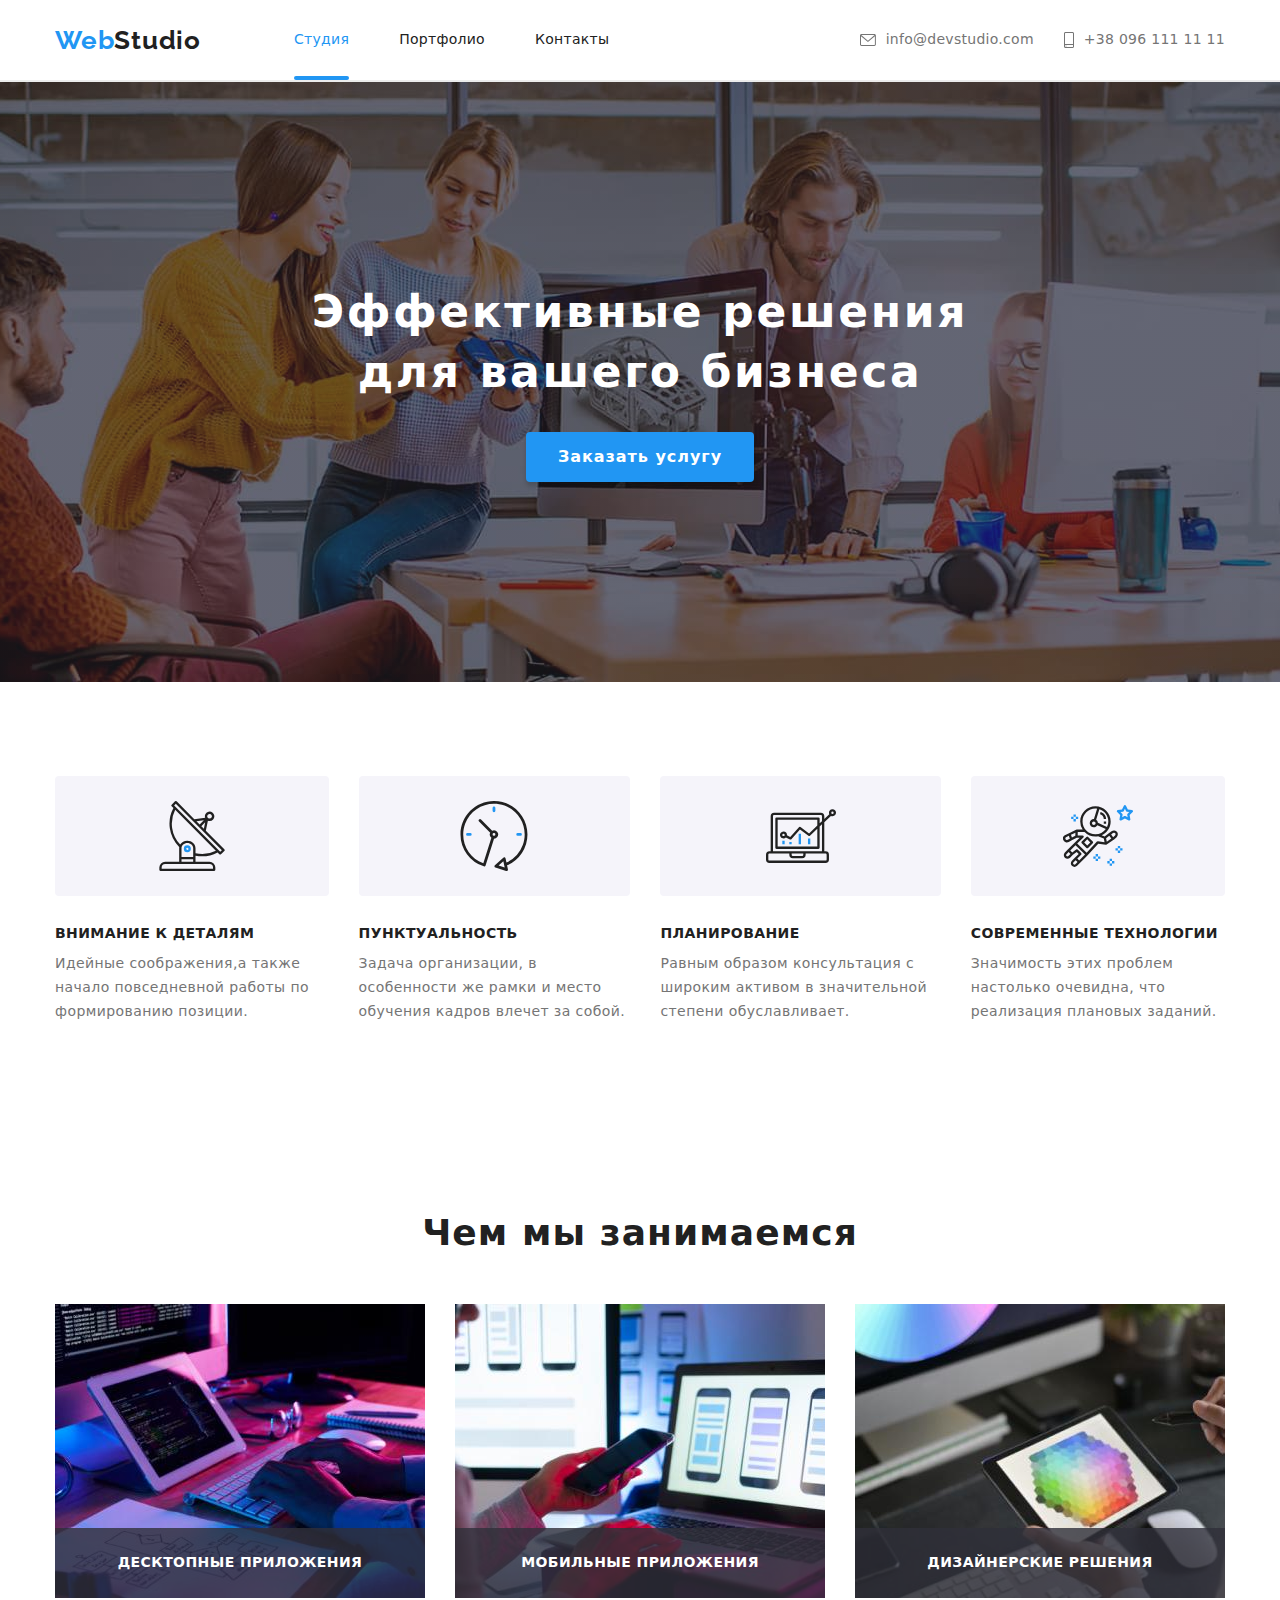
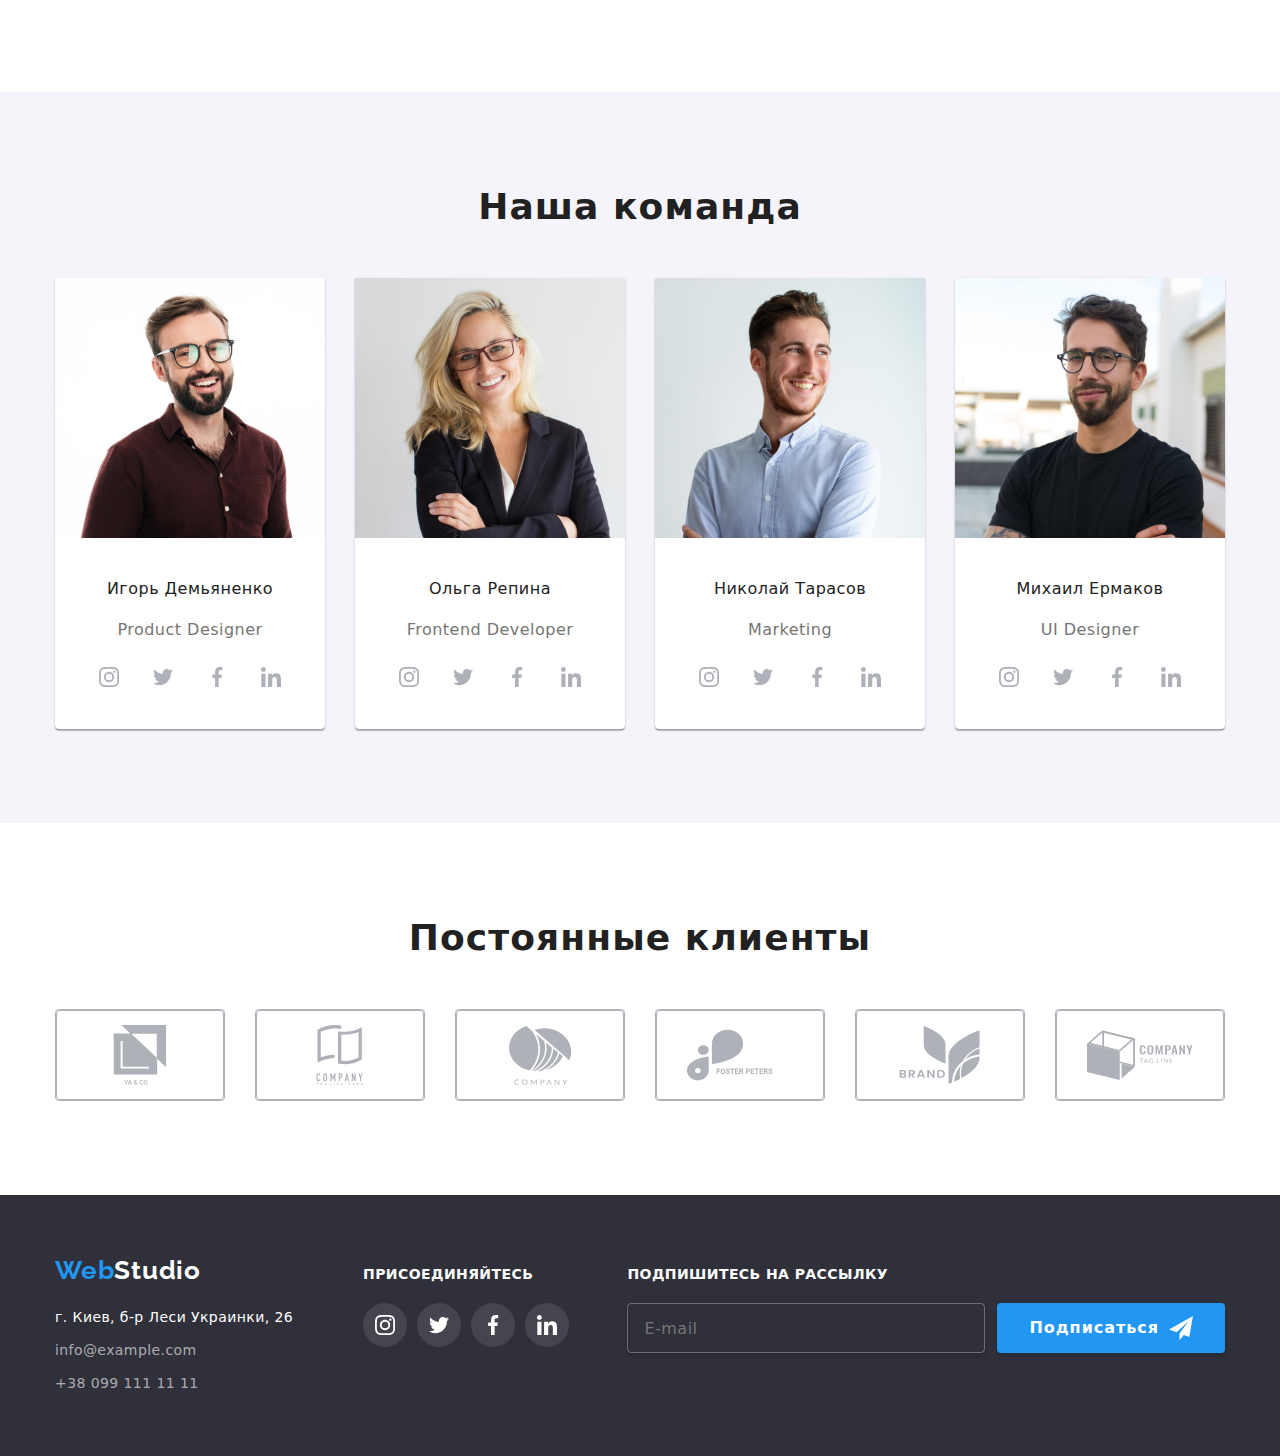
==== commit d113d114: "10-1" ====
--- a/index.html
+++ b/index.html
@@ -424,7 +424,7 @@
 						<ul class="footer__nav">
 							<li class="footer__nav-item">
 								<a
-									class="footer__nav-link"
+									class="footer__nav-links--inversed"
 									href="https://goo.gl/maps/Tve16uMiMmE9oABs9"
 									target="_blank"
 									rel="noopener noreferrer"
--- a/css/main.min.css
+++ b/css/main.min.css
@@ -1,2 +1,2 @@
-h1,h2,h3,h4,h5,h6,p{margin:0}ul{margin:0;padding:0;list-style:none}img{display:block;height:auto;max-width:100%}.container{margin:0 auto;width:1200px;padding-left:15px;padding-right:15px}body{color:#212121;background-color:#fff}a{text-decoration:none}.visually__hidden{margin-top:0;position:absolute;clip:rect(1px, 1px, 1px, 1px);padding:0;border:0;height:1px;width:1px;overflow:hidden}.section{padding-top:94px;padding-bottom:94px}.hero__button,.filter__button,.backdrop__button{margin:0 auto;text-align:center;border-radius:4px;border:0;background-color:#2196f3;color:#fff;cursor:pointer}.logo{font-family:"Raleway",sans-serif;font-weight:700;font-size:26px;line-height:1.2;letter-spacing:0.03em;color:#2196f3;font-style:normal}.logo__header{color:#212121}.logo__footer{color:#fff}.address{display:flex;align-items:baseline}.join{display:flex;align-items:center}.subscribe__title,.join__title{font-weight:700;font-size:14px;line-height:16px;letter-spacing:0.03em;text-transform:uppercase;color:#fff;font-style:normal;margin-bottom:20px}.section__title{margin-bottom:50px;margin-top:0;font-weight:700;font-size:36px;line-height:1.16;letter-spacing:0.03em;text-align:center}.filter{justify-content:center;display:flex;align-items:center;margin-bottom:50px}.filter__item:not(:last-child){margin-right:8px;background-color:#f5f4fa}.filter__button{text-align:center;min-width:73px;background-color:#f5f4fa;padding:6px 22px;font-weight:500;font-size:16px;line-height:1.63;letter-spacing:0.03em;color:#212121;text-transform:none;cursor:pointer;border:none;transition:box-shadow 1000ms cubic-bezier(0.4, 0, 0.2, 1),color 1000ms cubic-bezier(0.4, 0, 0.2, 1),background-color 1000ms cubic-bezier(0.4, 0, 0.2, 1)}.filter__button:hover,.filter__button:focus{background-color:#2196f3;color:#fff;box-shadow:0px 3px 1px rgba(0,0,0,0.1),0px 1px 2px rgba(0,0,0,0.08),0px 2px 2px rgba(0,0,0,0.12)}.submit__button,.subscribe__button{display:flex;margin:0 auto;border:0;padding:10px 32px;border-radius:4px;text-align:center;cursor:pointer;font-weight:700;font-size:16px;line-height:1.87;letter-spacing:0.06em;border-radius:4px;background-color:#2196f3;color:#fff;box-shadow:0px 4px 4px rgba(0,0,0,0.15);transition:background-color 1000ms cubic-bezier(0.4, 0, 0.2, 1)}.submit__button:hover,.submit__button:focus,.subscribe__button:hover,.subscribe__button:focus{background-color:#188ce8}.container__header{display:flex;align-items:center}.contacts{margin-left:auto}.header{background-color:#fff;border-bottom:2px solid #ececec}.menu{margin-left:93px}.contacts__item .contacts__link-icon{margin-right:10px;fill:currentColor}.contacts__link{display:flex;align-items:center;padding:32px 0px;transition:color 1000ms cubic-bezier(0.4, 0, 0.2, 1)}.menu,.contacts{display:flex;align-items:center}.navigation{display:flex;align-items:center}.contacts__icon{margin-right:10px;fill:currentColor}.contacts__link{display:flex;align-items:center;padding:32px 0px;transition:color 1000ms cubic-bezier(0.4, 0, 0.2, 1)}.menu__link{display:block;padding-top:32px;padding-bottom:32px;font-weight:500;font-size:14px;line-height:1.14;letter-spacing:0.02em;color:#212121;transition:color 1000ms cubic-bezier(0.4, 0, 0.2, 1)}.menu__item:not(:last-child){margin-right:50px}.contacts__item:not(:last-child){margin-right:30px}.contacts__link{font-weight:500;font-size:14px;line-height:1.14;letter-spacing:0.02em;color:#757575;transition:color 1000ms cubic-bezier(0.4, 0, 0.2, 1)}.contacts__link:hover,.contacts__link:focus{color:#2196f3}.menu__link{position:relative}.menu__link--current{color:#2196f3}.menu__link--current::after{content:"";display:block;width:100%;height:4px;position:absolute;left:0;bottom:0;background-color:#2196f3}.menu__link::after{display:block;border-radius:2px}.menu__link:hover,.menu__link:focus{color:#2196f3}.hero{max-width:1600px;height:600px;padding-top:200px;padding-bottom:200px;text-align:center;background-position:center;margin-right:auto;background-size:cover;background-repeat:no-repeat;background-color:#2f303a;background-image:linear-gradient(to right, rgba(47,48,58,0.4), rgba(47,48,58,0.4)),url(../images/hero.jpg)}.hero__title{font-weight:900;font-size:44px;margin-left:auto;margin-right:auto;line-height:1.36;letter-spacing:0.06em;color:#fff;margin-bottom:30px}.hero__button{display:inline-block;padding:10px 32px;min-width:200px;border-radius:4px;text-align:center;font-weight:700;font-size:16px;line-height:1.87;letter-spacing:0.06em;background-color:#2196f3;color:#fff;box-shadow:0px 4px 4px rgba(0,0,0,0.15);transition:background-color 1000ms cubic-bezier(0.4, 0, 0.2, 1)}.hero__button:hover,.hero__button:focus{background-color:#188ce8}.benefits__title{font-weight:700;font-size:14px;line-height:1.14;letter-spacing:0.03em;color:#212121;text-transform:uppercase}.benefits__text{margin-top:10px;margin-bottom:0;font-size:14px;line-height:1.71;letter-spacing:0.03em;color:#757575}.benefits__wrapper{display:flex;justify-content:center;align-items:center;margin-bottom:30px;height:120px;background-color:#f5f4fa;border-radius:4px}.benefits__item:not(:last-child){margin-right:30px}.benefits{display:flex;align-items:center}.activity__tumb{position:relative;display:flex}.activity__tumb::before{content:"";display:block;position:absolute;left:0;bottom:0;width:100%;height:70px;background:rgba(47,48,58,0.8)}.activity__label{position:absolute;left:50%;bottom:27px;width:100%;font-weight:700;font-size:14px;line-height:1.14;text-align:center;letter-spacing:0.03em;color:#fff;transform:translate(-50%, 0);text-transform:uppercase}.activity__item:not(:last-child){margin-right:30px}.activity{display:flex;align-items:center}.section--otherbackground{background-color:#f5f4fa}.command{display:flex;align-items:center}.command__item{box-shadow:0px 1px 3px rgba(0,0,0,0.12),0px 1px 1px rgba(0,0,0,0.14),0px 2px 1px rgba(0,0,0,0.2);border-radius:0px 0px 4px 4px;background-color:#fff}.command__item:not(:last-child){margin-right:30px}.command__title{margin-top:0;text-align:center;margin-bottom:10px;font-weight:500;font-size:16px;line-height:1.19;letter-spacing:0.03em}.command__text{margin-top:0;margin-bottom:16px;text-align:center;font-size:16px;line-height:1.19;letter-spacing:0.03em;color:#757575}.command__selector{padding-bottom:30px;padding-top:30px}.works{display:flex;flex-wrap:wrap}.works__title{margin-top:0;margin-bottom:4px;font-weight:700;font-size:18px;line-height:2;letter-spacing:0.06em;color:#212121}.works__text{margin-top:0;margin-bottom:0;font-size:16px;line-height:1.87;letter-spacing:0.03em;color:#757575}.works__label{font-size:18px;line-height:1.55;letter-spacing:0.03em;color:#fff}.works__overlay{position:absolute;top:0;left:0;width:100%;height:100%;transform:translateY(100%);visibility:hidden;padding:63px 24px;background-color:rgba(33,150,243,0.9);transition:transform 1000ms cubic-bezier(0.4, 0, 0.2, 1),visibility 1000ms cubic-bezier(0.4, 0, 0.2, 1)}.works__link:hover .works__overlay,.works__link:focus .works__overlay{transform:translateY(0);visibility:visible}.works__selector{padding:20px 24px;border-left:1px solid var(--works-bg-color);border-right:1px solid var(--works-bg-color);border-bottom:1px solid var(--works-bg-color)}.works__item{display:flex;width:370px;margin-right:30px;margin-bottom:30px}.works__item:nth-child(3n){margin-right:0}.works__item:nth-last-child(-n+3){margin-bottom:0}.works__box{position:relative;overflow:hidden}.works__link{width:100%;height:100%;border-radius:0px 0px 4px 4px;transition:box-shadow 1000ms cubic-bezier(0.4, 0, 0.2, 1)}.works__link:hover,.works__link:focus{box-shadow:0px 1px 1px rgba(0,0,0,0.12),0px 4px 4px rgba(0,0,0,0.06),1px 4px 6px rgba(0,0,0,0.16)}.social{justify-content:center;display:flex;align-items:center}.social__link{display:flex;justify-content:center;align-items:center;fill:#fff;background-color:rgba(255,255,255,0.1);width:44px;height:44px;border-radius:50%;transition:background-color 1000ms cubic-bezier(0.4, 0, 0.2, 1)}.social__link:hover,.social__link:focus{background-color:#2196f3;fill:#fff}.social__link-inversed{background-color:rgba(255,255,255,0.1);fill:#fff;transition:background-color 1000ms cubic-bezier(0.4, 0, 0.2, 1)}.social__link-inversed:hover,.social__link-inversed:focus{background-color:#2196f3}.social__link--inversed{background-color:transparent;fill:#afb1b8}.social__item:not(:last-child){margin-right:10px}.clients{display:flex;align-items:center}.clients__item{border:1px solid #afb1b8;border-radius:4px;width:170px;height:92px;cursor:pointer}.clients__item:not(:last-child){margin-right:30px}.clients__link{display:flex;align-items:center;justify-content:center;width:100%;height:100%;box-sizing:border-box;cursor:pointer;border:1px solid #afb1b8;border-radius:4px;fill:#afb1b8;transition:border 1000ms cubic-bezier(0.4, 0, 0.2, 1)}.clients__link:hover,.clients__link:focus{border-color:#2196f3;fill:#2196f3}.clients__link-icon{width:106px;height:60px;transition:fill 1000ms cubic-bezier(0.4, 0, 0.2, 1)}.clients__link-icon:hover,.clients__link-icon:focus{border-color:#2196f3;fill:#2196f3}.footer{background-color:#2f303a;padding-bottom:60px;padding-top:60px}.footer__nav-item:not(:last-child){margin-bottom:9px}.footer__nav-link{font-size:14px;line-height:1.7;letter-spacing:0.03em;color:#fff}.footer__nav{font-style:normal;margin-top:20px}.footer__address:not(:last-child){margin-right:70px}.footer__nav-links{font-size:14px;line-height:1.7;letter-spacing:0.03em;color:rgba(255,255,255,0.6)}.footer__main{display:flex;align-items:baseline}.subscribe{display:flex;align-items:flex-end;margin-left:auto}.subscribe__email{display:flex;flex-direction:column;margin-right:12px}.subscribe__input{min-width:358px;height:50px;padding-left:16px;font-size:16px;line-height:1.25;letter-spacing:0.03em;color:rgba(255,255,255,0.6);background-color:var(--hero-color);border:1px solid rgba(255,255,255,0.3);box-shadow:0px 4px 4px rgba(0,0,0,0.15);border-radius:4px;transition:border-color 1000ms cubic-bezier(0.4, 0, 0.2, 1)}.subscribe__input:hover,.subscribe__input:focus{border-color:#2196f3;outline:0}.subscribe__btn{display:flex;justify-content:center;align-items:center}.subscribe__icon{margin-left:10px}.backdrop{opacity:1;position:fixed;width:100%;height:100%;top:0;left:0;background:rgba(0,0,0,0.2);transition:opacity 1000ms cubic-bezier(0.4, 0, 0.2, 1)}.backdrop.is-hidden{opacity:0;pointer-events:none}.backdrop__btnclose{display:flex;justify-content:center;align-items:center;position:absolute;top:8px;right:8px;width:30px;height:30px;border-radius:50%;box-sizing:border-box;border:1px solid rgba(0,0,0,0.1);background-color:#fff;transition:fill 1000ms cubic-bezier(0.4, 0, 0.2, 1)}.backdrop__btnclose:hover,.backdrop__btnclose:focus{fill:#2196f3}.modal{position:absolute;transition:transform;top:50%;left:50%;padding:40px;transform:translate(-50%, -50%) scale(1);min-width:528px;min-height:581px;box-shadow:0px 1px 3px rgba(0,0,0,0.12),0px 1px 1px rgba(0,0,0,0.14),0px 2px 1px rgba(0,0,0,0.2);border-radius:4px;background-color:#fff}.modal__text{text-align:center;font-weight:700;font-size:20px;line-height:1.15;text-align:center;letter-spacing:0.03em;margin-bottom:12px}.form__field{display:flex;flex-direction:column;position:relative;margin-bottom:10px}.form__label{font-size:12px;line-height:1.16;letter-spacing:0.01em;color:#757575}.form__input{margin:0;padding:12px 42px;height:40px;border:1px solid rgba(33,33,33,0.2);box-sizing:border-box;border-radius:4px;position:relative;cursor:pointer;outline:none;transition:border-color 1000ms cubic-bezier(0.4, 0, 0.2, 1);transition:border-color 1000ms cubic-bezier(0.4, 0, 0.2, 1)}.form__input:focus+.form-icon{fill:#2196f3}.form__input:focus{border-color:#2196f3}.form__field label{margin-bottom:4px}.form__icon{position:absolute;top:30px;left:15px;transition:fill 1000ms cubic-bezier(0.4, 0, 0.2, 1)}.textarea{border:1px solid rgba(33,33,33,0.2);box-sizing:border-box;border-radius:4px;padding:12px 16px;resize:none;cursor:pointer;outline:none;transition:border-color 1000ms cubic-bezier(0.4, 0, 0.2, 1)}.textarea::placeholder{font-weight:400;font-size:12px;line-height:1.16;letter-spacing:0.01em;color:rgba(117,117,117,0.5)}.textarea:hover,.textarea:focus{border-color:#2196f3}.checkbox{display:flex;align-items:center;justify-content:center;position:absolute}.checkbox__label-text{margin:0;font-size:14px;line-height:1.71;letter-spacing:0.03em;color:#757575}.checkbox__label-link{color:#2196f3;cursor:pointer;margin:0;text-decoration:underline}.checkbox__label-icon{content:"";display:inline-block;width:16px;height:15px;background-color:#fff;border-radius:2px;border:2px solid #212121}.checkbox__label{display:flex;justify-content:center;align-items:center;cursor:pointer;margin-bottom:30px}.checkbox__label-icon{display:inline-block;width:16px;height:15px;margin-right:7px;transition:background-color 1000ms cubic-bezier(0.4, 0, 0.2, 1)}.checkbox__label-input:checked+.checkbox__label-icon{border-radius:2px;background-image:url(../images/icon-check.svg);background-size:contain;background-color:#2196f3;fill:#2196f3;display:flex;align-items:center;justify-content:center;border-color:#2196f3}
+h1,h2,h3,h4,h5,h6,p{margin:0}ul{margin:0;padding:0;list-style:none}img{display:block;height:auto;max-width:100%}.container{margin:0 auto;width:1200px;padding-left:15px;padding-right:15px}body{color:#212121;background-color:#fff}a{text-decoration:none}.visually__hidden{margin-top:0;position:absolute;clip:rect(1px, 1px, 1px, 1px);padding:0;border:0;height:1px;width:1px;overflow:hidden}.section{padding-top:94px;padding-bottom:94px}.hero__button,.filter__button,.backdrop__button{margin:0 auto;text-align:center;border-radius:4px;border:0;background-color:#2196f3;color:#fff;cursor:pointer}.logo{font-size:26px;font-weight:700;line-height:1.19;letter-spacing:.03em;font-family:"Raleway",sans-serif;color:#2196f3;font-style:normal}.logo__header{color:#212121}.logo__footer{color:#fff}.address{display:flex;align-items:baseline}.join{display:flex;align-items:center}.subscribe__title,.join__title{font-size:14px;font-weight:700;line-height:1.14;letter-spacing:.03em;text-transform:uppercase;color:#fff;font-style:normal;margin-bottom:20px}.section__title{font-size:36px;font-weight:700;line-height:1.17;letter-spacing:.03em;margin-bottom:50px;margin-top:0;text-align:center}.filter{justify-content:center;display:flex;align-items:center;margin-bottom:50px}.filter__item:not(:last-child){margin-right:8px;background-color:#f5f4fa}.filter__button{font-size:16px;font-weight:500;line-height:1.63;letter-spacing:.03em;text-align:center;min-width:73px;background-color:#f5f4fa;padding:6px 22px;color:#212121;text-transform:none;cursor:pointer;border:none;transition:box-shadow 1000ms cubic-bezier(0.4, 0, 0.2, 1),color 1000ms cubic-bezier(0.4, 0, 0.2, 1),background-color 1000ms cubic-bezier(0.4, 0, 0.2, 1)}.filter__button:hover,.filter__button:focus{background-color:#2196f3;color:#fff;box-shadow:0px 3px 1px rgba(0,0,0,0.1),0px 1px 2px rgba(0,0,0,0.08),0px 2px 2px rgba(0,0,0,0.12)}.submit__button,.subscribe__button{font-size:16px;font-weight:700;line-height:1.88;letter-spacing:.06em;display:flex;margin:0 auto;border:0;padding:10px 32px;border-radius:4px;text-align:center;cursor:pointer;border-radius:4px;background-color:#2196f3;color:#fff;box-shadow:0px 4px 4px rgba(0,0,0,0.15);transition:background-color 1000ms cubic-bezier(0.4, 0, 0.2, 1)}.submit__button:hover,.submit__button:focus,.subscribe__button:hover,.subscribe__button:focus{background-color:#188ce8}.header{background-color:#fff;border-bottom:2px solid #ececec}.container__header{display:flex;align-items:center}.contacts{margin-left:auto}.menu{margin-left:93px}.contacts__item .contacts__link-icon{margin-right:10px;fill:currentColor}.contacts__link{display:flex;align-items:center;padding:32px 0px;transition:color 1000ms cubic-bezier(0.4, 0, 0.2, 1)}.menu,.contacts{display:flex;align-items:center}.navigation{display:flex;align-items:center}.contacts__icon{margin-right:10px;fill:currentColor}.contacts__link{display:flex;align-items:center;padding:32px 0px;transition:color 1000ms cubic-bezier(0.4, 0, 0.2, 1)}.menu__link{font-size:14px;font-weight:500;line-height:1.14;letter-spacing:.02em;display:block;padding-top:32px;padding-bottom:32px;color:#212121;transition:color 1000ms cubic-bezier(0.4, 0, 0.2, 1)}.menu__item:not(:last-child){margin-right:50px}.contacts__item:not(:last-child){margin-right:30px}.contacts__link{font-size:14px;font-weight:500;line-height:1.14;letter-spacing:.02em;color:#757575;transition:color 1000ms cubic-bezier(0.4, 0, 0.2, 1)}.contacts__link:hover,.contacts__link:focus{color:#2196f3}.menu__link{position:relative}.menu__link--current{color:#2196f3}.menu__link--current::after{content:"";display:block;width:100%;height:4px;position:absolute;left:0;bottom:0;background-color:#2196f3}.menu__link::after{display:block;border-radius:2px}.menu__link:hover,.menu__link:focus{color:#2196f3}.hero{max-width:1600px;height:600px;padding-top:200px;padding-bottom:200px;text-align:center;background-position:center;margin-right:auto;background-size:cover;background-repeat:no-repeat;background-color:#2f303a;background-image:linear-gradient(to right, rgba(47,48,58,0.4), rgba(47,48,58,0.4)),url(../images/hero.jpg)}.hero__title{font-size:44px;font-weight:900;line-height:1.36;letter-spacing:.06em;margin-left:auto;margin-right:auto;color:#fff;margin-bottom:30px}.hero__button{display:inline-block;padding:10px 32px;min-width:200px;border-radius:4px;text-align:center;font-weight:700;font-size:16px;line-height:1.87;letter-spacing:0.06em;background-color:#2196f3;color:#fff;box-shadow:0px 4px 4px rgba(0,0,0,0.15);transition:background-color 1000ms cubic-bezier(0.4, 0, 0.2, 1)}.hero__button:hover,.hero__button:focus{background-color:#188ce8}.benefits{display:flex;align-items:center}.benefits__title{font-size:14px;font-weight:700;line-height:1.14;letter-spacing:.03em;color:#212121;text-transform:uppercase}.benefits__text{font-size:14px;font-weight:400;line-height:1.71;letter-spacing:.03em;margin-top:10px;margin-bottom:0;color:#757575}.benefits__wrapper{display:flex;justify-content:center;align-items:center;margin-bottom:30px;height:120px;background-color:#f5f4fa;border-radius:4px}.benefits__item:not(:last-child){margin-right:30px}.activity{display:flex;align-items:center}.activity__tumb{position:relative;display:flex}.activity__tumb::before{content:"";display:block;position:absolute;left:0;bottom:0;width:100%;height:70px;background:rgba(47,48,58,0.8)}.activity__label{font-size:14px;font-weight:700;line-height:1.14;letter-spacing:.03em;position:absolute;left:50%;bottom:27px;width:100%;text-align:center;color:#fff;transform:translate(-50%, 0);text-transform:uppercase}.activity__item:not(:last-child){margin-right:30px}.command{display:flex;align-items:center}.command__title{font-size:16px;font-weight:500;line-height:2.63;letter-spacing:.03em;margin-top:0;text-align:center;margin-bottom:10px}.section--otherbackground{background-color:#f5f4fa}.command__item{box-shadow:0px 1px 3px rgba(0,0,0,0.12),0px 1px 1px rgba(0,0,0,0.14),0px 2px 1px rgba(0,0,0,0.2);border-radius:0px 0px 4px 4px;background-color:#fff}.command__item:not(:last-child){margin-right:30px}.command__text{font-size:16px;font-weight:400;line-height:1.19;letter-spacing:.03em;margin-top:0;margin-bottom:16px;text-align:center;color:#757575}.command__selector{padding-bottom:30px;padding-top:30px}.works{display:flex;flex-wrap:wrap}.works__title{font-size:18px;font-weight:700;line-height:2;letter-spacing:.06em;margin-top:0;margin-bottom:4px;color:#212121}.works__text{font-size:16px;font-weight:400;line-height:1.88;letter-spacing:.03em;margin-top:0;margin-bottom:0;color:#757575}.works__label{font-size:18px;font-weight:400;line-height:1.56;letter-spacing:.03em;color:#fff}.works__overlay{position:absolute;top:0;left:0;width:100%;height:100%;transform:translateY(100%);visibility:hidden;padding:63px 24px;background-color:rgba(33,150,243,0.9);transition:transform 1000ms cubic-bezier(0.4, 0, 0.2, 1),visibility 1000ms cubic-bezier(0.4, 0, 0.2, 1)}.works__link:hover .works__overlay,.works__link:focus .works__overlay{transform:translateY(0);visibility:visible}.works__selector{padding:20px 24px;border-left:1px solid var(--works-bg-color);border-right:1px solid var(--works-bg-color);border-bottom:1px solid var(--works-bg-color)}.works__item{display:flex;width:370px;margin-right:30px;margin-bottom:30px}.works__item:nth-child(3n){margin-right:0}.works__item:nth-last-child(-n+3){margin-bottom:0}.works__box{position:relative;overflow:hidden}.works__link{width:100%;height:100%;border-radius:0px 0px 4px 4px;transition:box-shadow 1000ms cubic-bezier(0.4, 0, 0.2, 1)}.works__link:hover,.works__link:focus{box-shadow:0px 1px 1px rgba(0,0,0,0.12),0px 4px 4px rgba(0,0,0,0.06),1px 4px 6px rgba(0,0,0,0.16)}.social{justify-content:center;display:flex;align-items:center}.social__link{display:flex;justify-content:center;align-items:center;fill:#fff;background-color:rgba(255,255,255,0.1);width:44px;height:44px;border-radius:50%;transition:background-color 1000ms cubic-bezier(0.4, 0, 0.2, 1)}.social__link:hover,.social__link:focus{background-color:#2196f3;fill:#fff}.social__link-inversed{background-color:rgba(255,255,255,0.1);fill:#fff;transition:background-color 1000ms cubic-bezier(0.4, 0, 0.2, 1)}.social__link-inversed:hover,.social__link-inversed:focus{background-color:#2196f3}.social__link--inversed{background-color:transparent;fill:#afb1b8}.social__item:not(:last-child){margin-right:10px}.clients{display:flex;align-items:center}.clients__item{border:1px solid #afb1b8;border-radius:4px;width:170px;height:92px;cursor:pointer}.clients__item:not(:last-child){margin-right:30px}.clients__link{display:flex;align-items:center;justify-content:center;width:100%;height:100%;box-sizing:border-box;cursor:pointer;border:1px solid #afb1b8;border-radius:4px;fill:#afb1b8;transition:border 1000ms cubic-bezier(0.4, 0, 0.2, 1)}.clients__link:hover,.clients__link:focus{border-color:#2196f3;fill:#2196f3}.clients__link-icon{width:106px;height:60px;transition:fill 1000ms cubic-bezier(0.4, 0, 0.2, 1)}.clients__link-icon:hover,.clients__link-icon:focus{border-color:#2196f3;fill:#2196f3}.footer{background-color:#2f303a;padding-bottom:60px;padding-top:60px}.footer__nav{font-style:normal;margin-top:20px}.footer__main{display:flex;align-items:baseline}.footer__nav-item:not(:last-child){margin-bottom:9px}.footer__nav-links--inversed{font-size:14px;font-weight:400;line-height:1.71;letter-spacing:.03em;color:#fff}.footer__address:not(:last-child){margin-right:70px}.footer__nav-links{font-size:14px;font-weight:400;line-height:1.71;letter-spacing:.03em;color:rgba(255,255,255,0.6)}.subscribe{display:flex;align-items:flex-end;margin-left:auto}.subscribe__email{display:flex;flex-direction:column;margin-right:12px}.subscribe__input{font-size:16px;font-weight:400;line-height:1.25;letter-spacing:.03em;min-width:358px;height:50px;padding-left:16px;color:rgba(255,255,255,0.6);background-color:var(--hero-color);border:1px solid rgba(255,255,255,0.3);box-shadow:0px 4px 4px rgba(0,0,0,0.15);border-radius:4px;transition:border-color 1000ms cubic-bezier(0.4, 0, 0.2, 1)}.subscribe__input:hover,.subscribe__input:focus{border-color:#2196f3;outline:0}.subscribe__btn{display:flex;justify-content:center;align-items:center}.subscribe__icon{margin-left:10px}.backdrop{opacity:1;position:fixed;width:100%;height:100%;top:0;left:0;background:rgba(0,0,0,0.2);transition:opacity 1000ms cubic-bezier(0.4, 0, 0.2, 1)}.backdrop.is-hidden{opacity:0;pointer-events:none}.backdrop__btnclose{display:flex;justify-content:center;align-items:center;position:absolute;top:8px;right:8px;width:30px;height:30px;border-radius:50%;box-sizing:border-box;border:1px solid rgba(0,0,0,0.1);background-color:#fff;transition:fill 1000ms cubic-bezier(0.4, 0, 0.2, 1)}.backdrop__btnclose:hover,.backdrop__btnclose:focus{fill:#2196f3}.modal{position:absolute;transition:transform;top:50%;left:50%;padding:40px;transform:translate(-50%, -50%) scale(1);min-width:528px;min-height:581px;box-shadow:0px 1px 3px rgba(0,0,0,0.12),0px 1px 1px rgba(0,0,0,0.14),0px 2px 1px rgba(0,0,0,0.2);border-radius:4px;background-color:#fff}.modal__text{font-size:20px;font-weight:700;line-height:1.15;letter-spacing:.03em;text-align:center;text-align:center;margin-bottom:12px}.form__field{display:flex;flex-direction:column;position:relative;margin-bottom:10px}.form__label{font-size:12px;font-weight:400;line-height:1.17;letter-spacing:.01em;color:#757575}.form__input{margin:0;padding:12px 42px;height:40px;border:1px solid rgba(33,33,33,0.2);box-sizing:border-box;border-radius:4px;position:relative;cursor:pointer;outline:none;transition:border-color 1000ms cubic-bezier(0.4, 0, 0.2, 1);transition:border-color 1000ms cubic-bezier(0.4, 0, 0.2, 1)}.form__input:focus+.form-icon{fill:#2196f3}.form__input:focus{border-color:#2196f3}.form__field label{margin-bottom:4px}.form__icon{position:absolute;top:30px;left:15px;transition:fill 1000ms cubic-bezier(0.4, 0, 0.2, 1)}.textarea{border:1px solid rgba(33,33,33,0.2);box-sizing:border-box;border-radius:4px;padding:12px 16px;resize:none;cursor:pointer;outline:none;transition:border-color 1000ms cubic-bezier(0.4, 0, 0.2, 1)}.textarea::placeholder{font-weight:400;font-size:12px;line-height:1.16;letter-spacing:0.01em;color:rgba(117,117,117,0.5)}.textarea:hover,.textarea:focus{border-color:#2196f3}.checkbox{display:flex;align-items:center;justify-content:center;position:absolute}.checkbox__label-text{font-size:14px;font-weight:400;line-height:1.71;letter-spacing:.03em;margin:0;color:#757575}.checkbox__label-link{color:#2196f3;cursor:pointer;margin:0;text-decoration:underline}.checkbox__label-icon{content:"";display:inline-block;width:16px;height:15px;background-color:#fff;border-radius:2px;border:2px solid #212121}.checkbox__label{display:flex;justify-content:center;align-items:center;cursor:pointer;margin-bottom:30px}.checkbox__label-icon{display:inline-block;width:16px;height:15px;margin-right:7px;transition:background-color 1000ms cubic-bezier(0.4, 0, 0.2, 1)}.checkbox__label-input:checked+.checkbox__label-icon{border-radius:2px;background-image:url(../images/icon-check.svg);background-size:contain;background-color:#2196f3;fill:#2196f3;display:flex;align-items:center;justify-content:center;border-color:#2196f3}
 /*# sourceMappingURL=main.min.css.map */